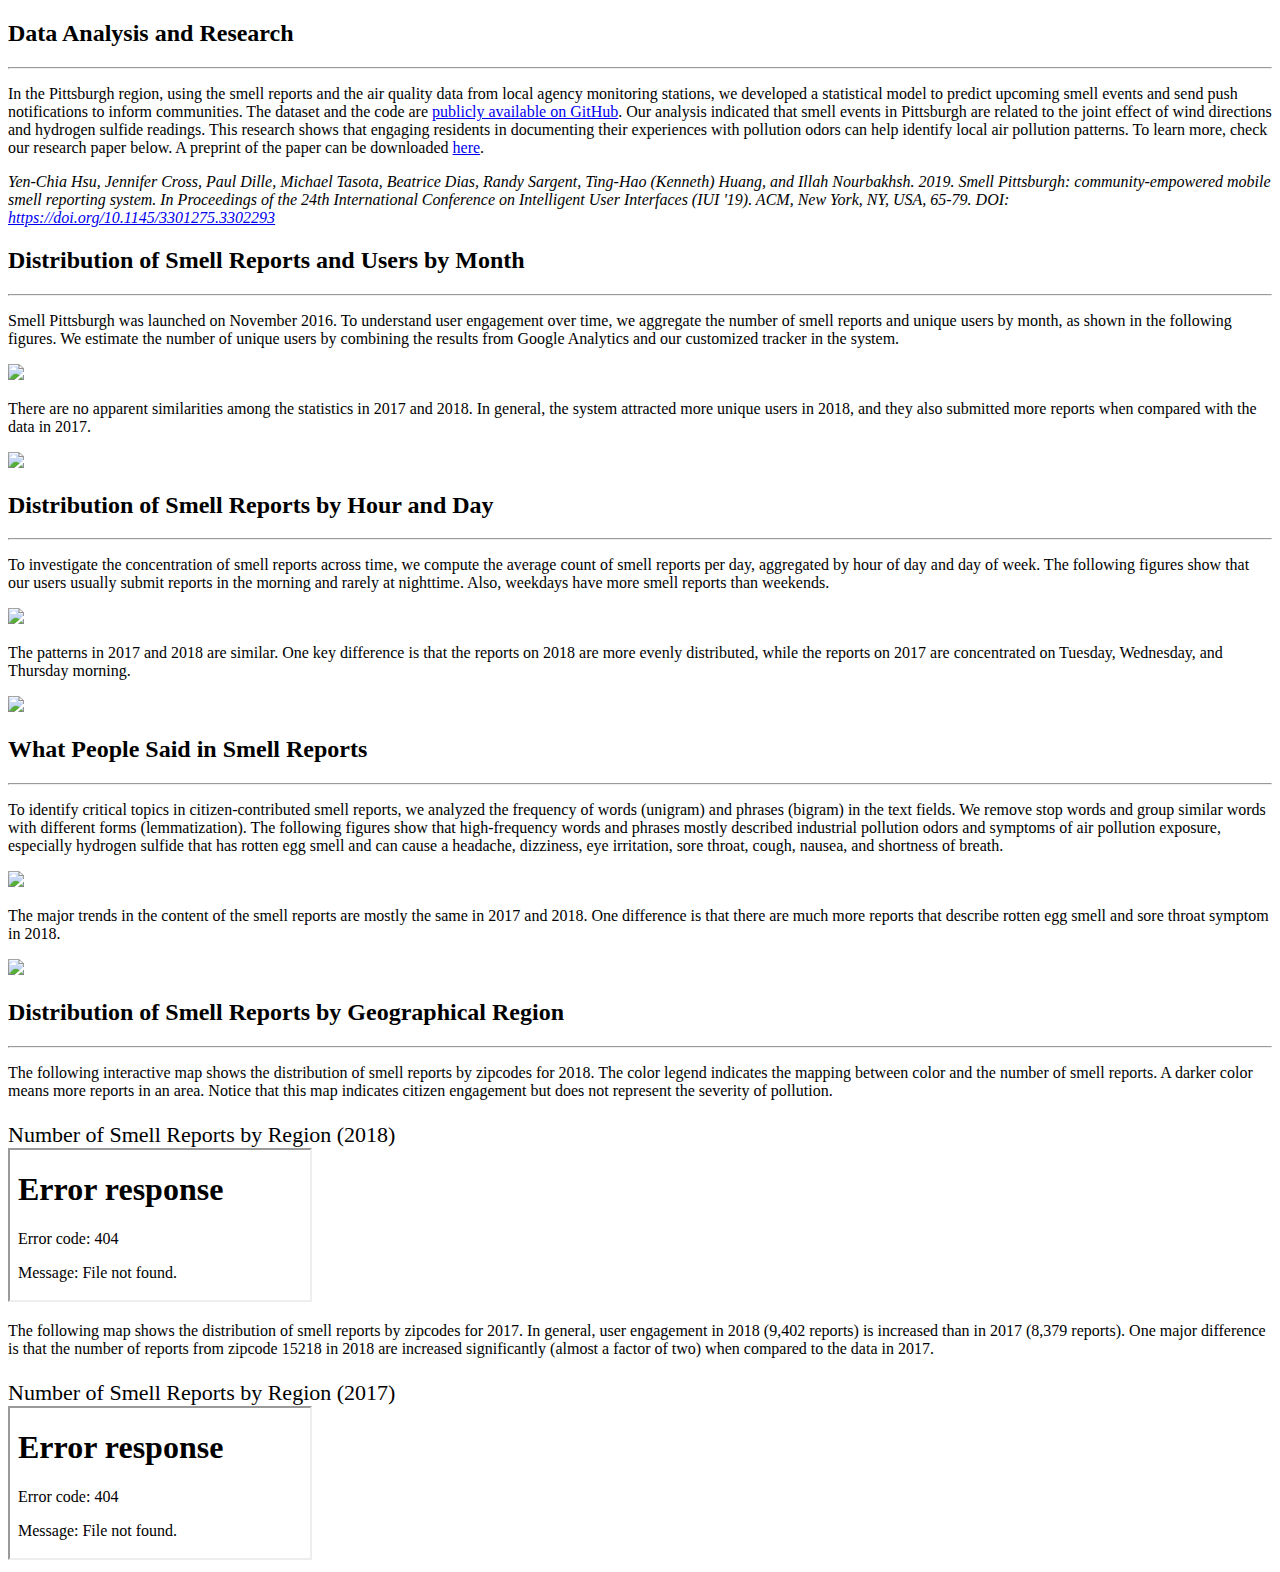
==== analysis.html @ 2833c9ca "Minor tweaks for the analysis page." ====
<!doctype html>
<html>

<head>
  <title>Smell Pittsburgh</title>
  <meta charset="utf-8" name="viewport" content="width=device-width, initial-scale=1">
  <link href="https://ajax.googleapis.com/ajax/libs/jqueryui/1.12.1/themes/base/jquery-ui.css" media="screen" rel="stylesheet" type="text/css" />
  <link href="css/frame.css" media="screen" rel="stylesheet" type="text/css" />
  <link href="css/controls.css" media="screen" rel="stylesheet" type="text/css" />
  <link href="css/widgets.css" media="screen" rel="stylesheet" type="text/css" />
  <link href="css/custom.css" media="screen" rel="stylesheet" type="text/css" />
  <link href='https://fonts.googleapis.com/css?family=Open+Sans:400,700' rel='stylesheet' type='text/css'>
  <link href='https://fonts.googleapis.com/css?family=Open+Sans+Condensed:300,700' rel='stylesheet' type='text/css'>
  <link href="https://fonts.googleapis.com/css?family=Source+Sans+Pro:400,700" rel="stylesheet">
  <script src="https://ajax.googleapis.com/ajax/libs/jquery/3.3.1/jquery.min.js"></script>
  <script src="https://ajax.googleapis.com/ajax/libs/jqueryui/1.12.1/jquery-ui.min.js"></script>
  <script src="https://momentjs.com/downloads/moment.min.js"></script>
  <script src="https://momentjs.com/downloads/moment-timezone-with-data.min.js"></script>
  <script src="js/menu.js"></script>
  <script src="js/widgets.js"></script>
  <script src="js/data.js"></script>
  <style>
    .menu-analysis {
      color: rgb(255, 255, 255) !important;
      opacity: 1 !important;
      font-weight: 700 !important;
    }

    .no-ul-margins {
      margin-top: 0;
      margin-bottom: 0;
    }
  </style>
</head>

<body>
  <div class="menu-container"></div>
  <div class="content-container">
    <div class="content">
      <div class="content-table flex-column">
        <div class="flex-row">
          <div class="flex-item flex-column">
            <h2>Data Analysis and Research</h2>
            <hr>
            <p class="text">
              In the Pittsburgh region, using the smell reports and the air quality data from local agency monitoring stations, we developed a statistical model to predict upcoming smell events and send push notifications to inform communities.
              The dataset and the code are <a href="https://github.com/CMU-CREATE-Lab/smell-pittsburgh-prediction" target="_blank">publicly available on GitHub</a>.
              Our analysis indicated that smell events in Pittsburgh are related to the joint effect of wind directions and hydrogen sulfide readings.
              This research shows that engaging residents in documenting their experiences with pollution odors can help identify local air pollution patterns.
              To learn more, check our research paper below.
              A preprint of the paper can be downloaded <a href="https://arxiv.org/pdf/1810.11143.pdf" target="_blank">here</a>.
            </p>
            <p class="text">
              <i>Yen-Chia Hsu, Jennifer Cross, Paul Dille, Michael Tasota, Beatrice Dias, Randy Sargent, Ting-Hao (Kenneth) Huang, and Illah Nourbakhsh. 2019. Smell Pittsburgh: community-empowered mobile smell reporting system. In Proceedings of the 24th International Conference on Intelligent User Interfaces (IUI '19). ACM, New York, NY, USA, 65-79. DOI: <a href="https://doi.org/10.1145/3301275.3302293" target="_blank">https://doi.org/10.1145/3301275.3302293</a></i>
            </p>
            <h2>Distribution of Smell Reports and Users by Month</h2>
            <hr>
            <p class="text">
              Smell Pittsburgh was launched on November 2016.
              To understand user engagement over time, we aggregate the number of smell reports and unique users by month, as shown in the following figures.
              We estimate the number of unique users by combining the results from Google Analytics and our customized tracker in the system.
            </p>
            <img class="image center" src="img/all_smell_2018.png" style="max-width: 650px;">
            <p class="text">
              There are no apparent similarities among the statistics in 2017 and 2018.
              In general, the system attracted more unique users in 2018, and they also submitted more reports when compared with the data in 2017.
            </p>
            <img class="image center" src="img/all_smell_2017.png" style="max-width: 650px;">
            <h2>Distribution of Smell Reports by Hour and Day</h2>
            <hr>
            <p class="text">
              To investigate the concentration of smell reports across time, we compute the average count of smell reports per day, aggregated by hour of day and day of week.
              The following figures show that our users usually submit reports in the morning and rarely at nighttime.
              Also, weekdays have more smell reports than weekends.
            </p>
            <img class="image center" src="img/smell_dh_2018.png" style="max-width: 650px;">
            <p class="text">
              The patterns in 2017 and 2018 are similar.
              One key difference is that the reports on 2018 are more evenly distributed, while the reports on 2017 are concentrated on Tuesday, Wednesday, and Thursday morning.
            </p>
            <img class="image center" src="img/smell_dh_2017.png" style="max-width: 650px;">
            <h2>What People Said in Smell Reports</h2>
            <hr>
            <p class="text">
              To identify critical topics in citizen-contributed smell reports, we analyzed the frequency of words (unigram) and phrases (bigram) in the text fields.
              We remove stop words and group similar words with different forms (lemmatization).
              The following figures show that high-frequency words and phrases mostly described industrial pollution odors and symptoms of air pollution exposure, especially hydrogen sulfide that has rotten egg smell and can cause a headache, dizziness, eye irritation, sore throat, cough, nausea, and shortness of breath.
            </p>
            <img class="image center" src="img/smell_content_2018.png" style="max-width: 800px;">
            <p class="text">
              The major trends in the content of the smell reports are mostly the same in 2017 and 2018.
              One difference is that there are much more reports that describe rotten egg smell and sore throat symptom in 2018.
            </p>
            <img class="image center" src="img/smell_content_2017.png" style="max-width: 800px;">
            <h2>Distribution of Smell Reports by Geographical Region</h2>
            <hr>
            <p class="text">
              The following interactive map shows the distribution of smell reports by zipcodes for 2018.
              The color legend indicates the mapping between color and the number of smell reports.
              A darker color means more reports in an area.
              Notice that this map indicates citizen engagement but does not represent the severity of pollution.
            </p>
            <p class="text text-center" style="font-size: 22px; margin-bottom: 0;">
              Number of Smell Reports by Region (2018)
            </p>
            <iframe class="iframe-in-body" src="smell_map.html?year=2018"></iframe>
            <p class="text">
              The following map shows the distribution of smell reports by zipcodes for 2017.
              In general, user engagement in 2018 (9,402 reports) is increased than in 2017 (8,379 reports).
              One major difference is that the number of reports from zipcode 15218 in 2018 are increased significantly (almost a factor of two) when compared to the data in 2017.
            </p>
            <p class="text text-center" style="font-size: 22px; margin-bottom: 0;">
              Number of Smell Reports by Region (2017)
            </p>
            <iframe class="iframe-in-body" src="smell_map.html?year=2017"></iframe>
          </div>
        </div>
      </div>
    </div>
  </div>
</body>
<script>
  (function (i, s, o, g, r, a, m) {
    i['GoogleAnalyticsObject'] = r;
    i[r] = i[r] || function () {
      (i[r].q = i[r].q || []).push(arguments)
    }, i[r].l = 1 * new Date();
    a = s.createElement(o),
      m = s.getElementsByTagName(o)[0];
    a.async = 1;
    a.src = g;
    m.parentNode.insertBefore(a, m)
  })(window, document, 'script', 'https://www.google-analytics.com/analytics.js', 'ga');

  ga('create', 'UA-10682694-20', 'auto');
  ga('send', 'pageview');
</script>

</html>
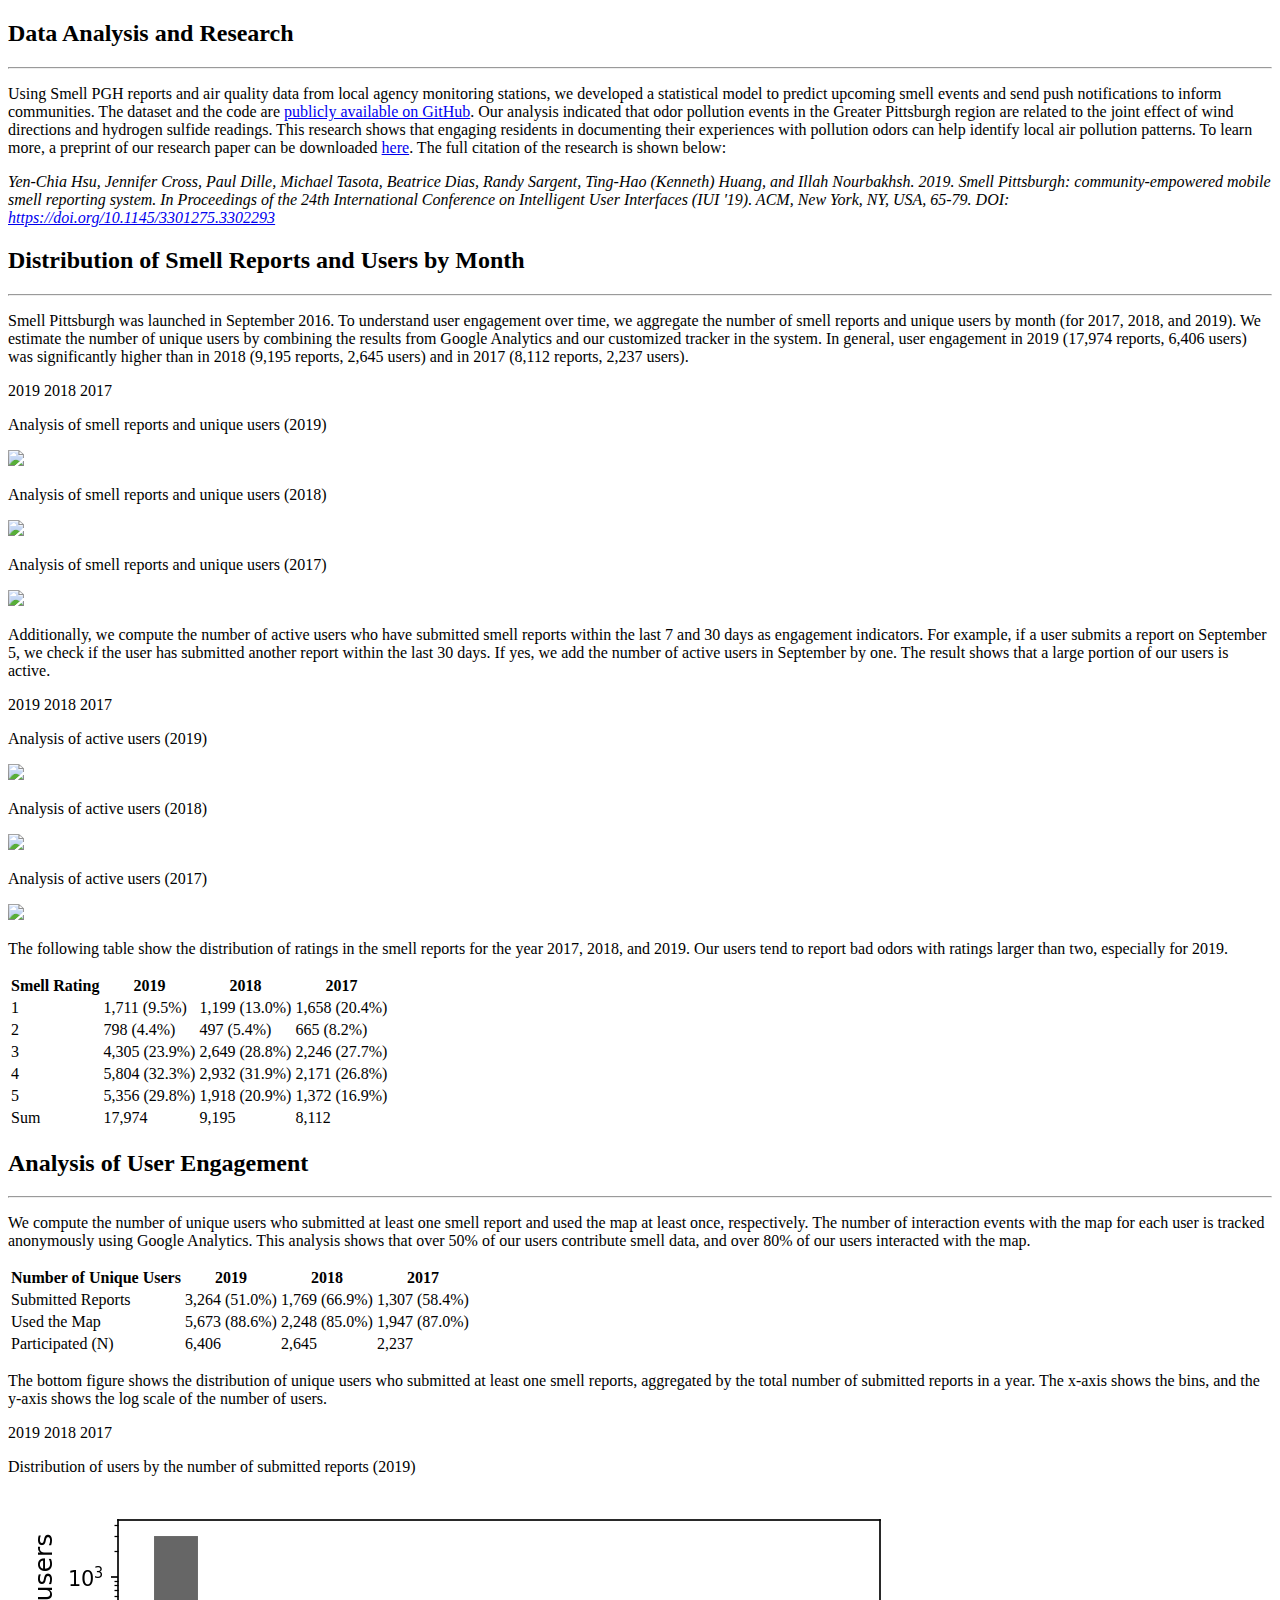
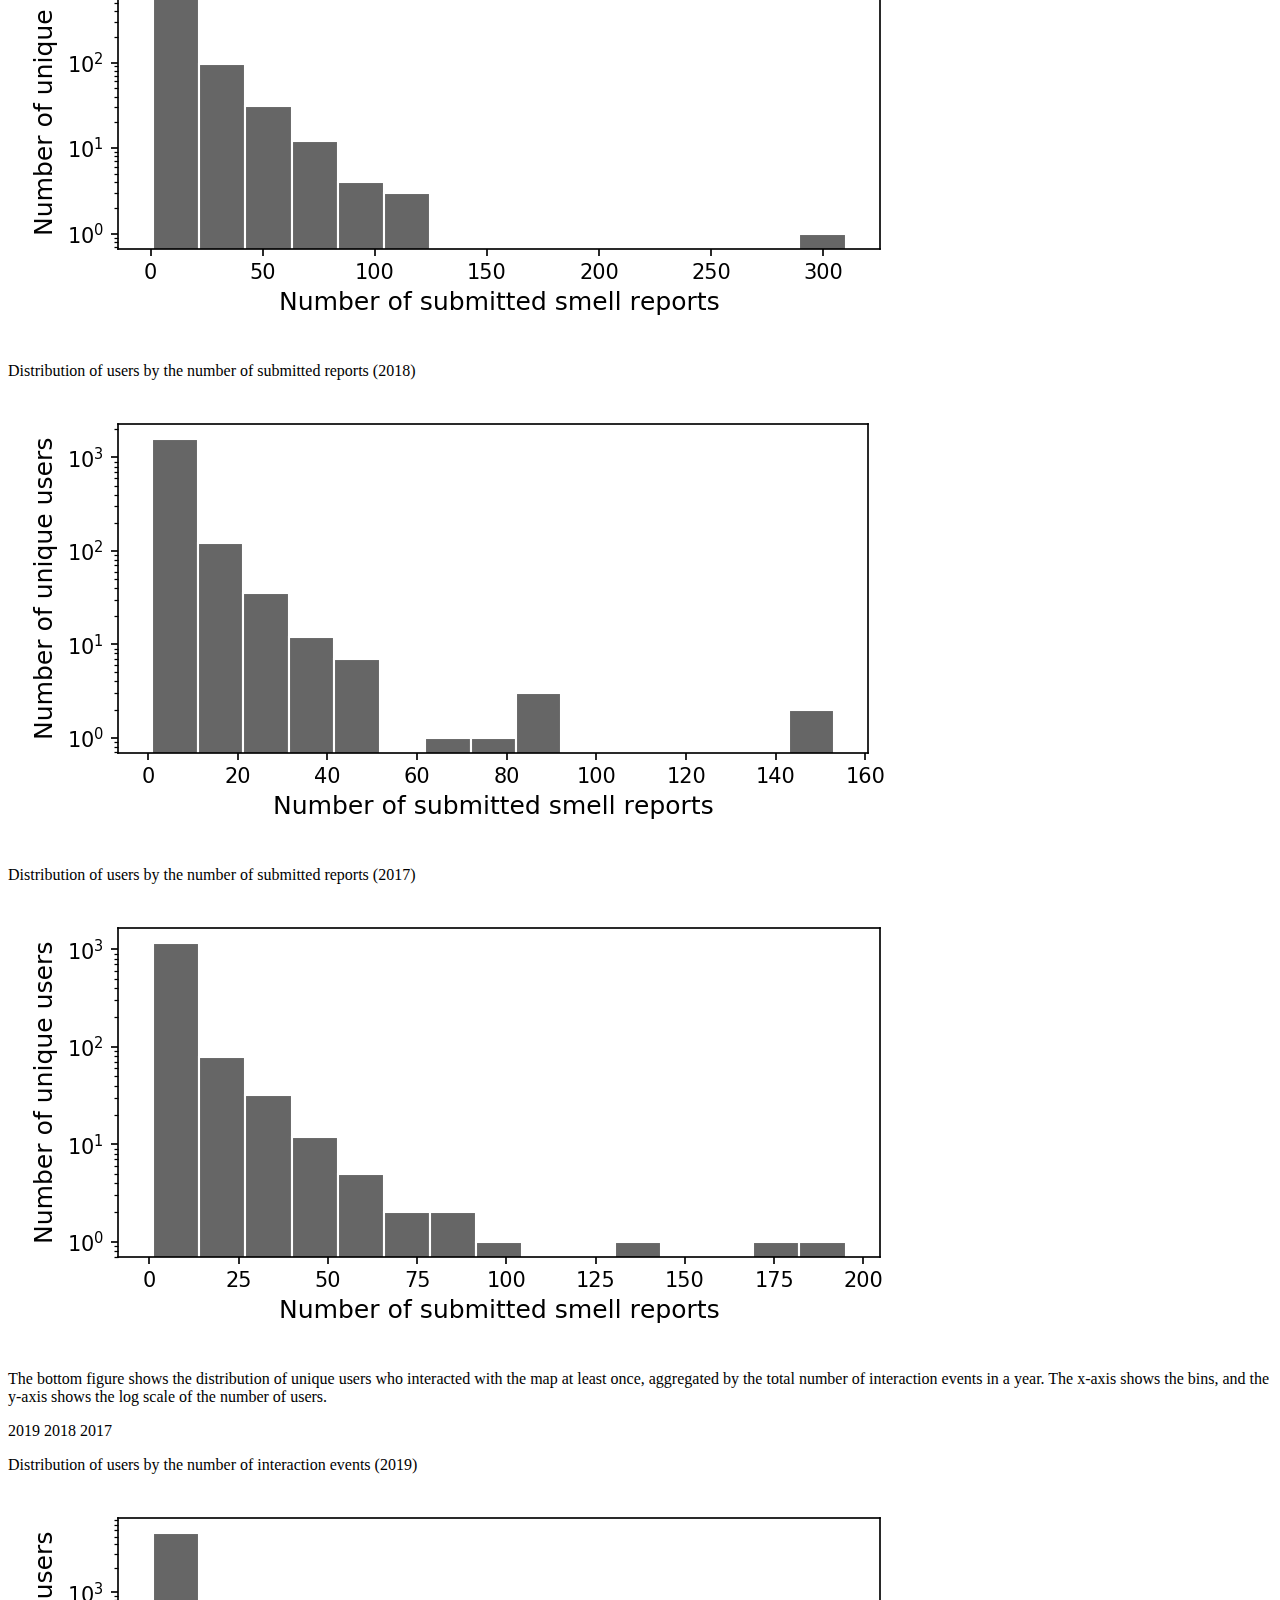
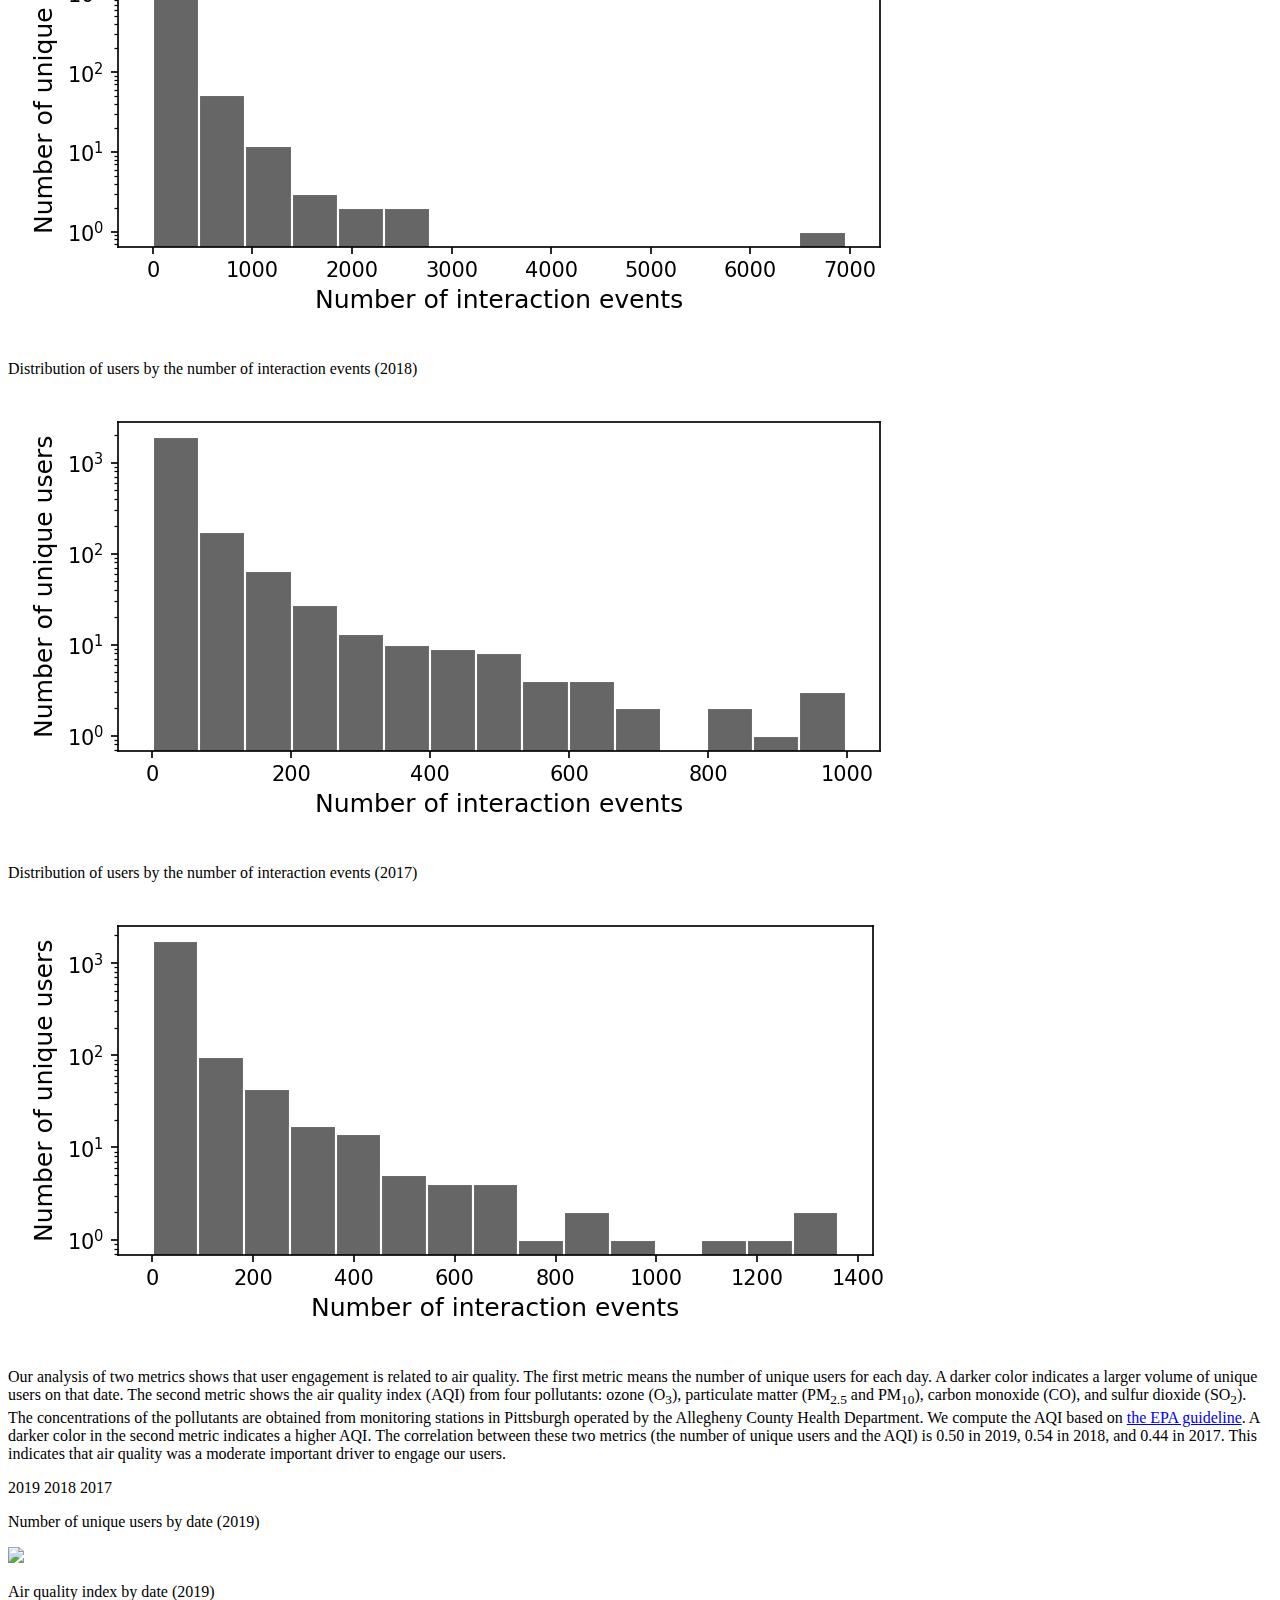
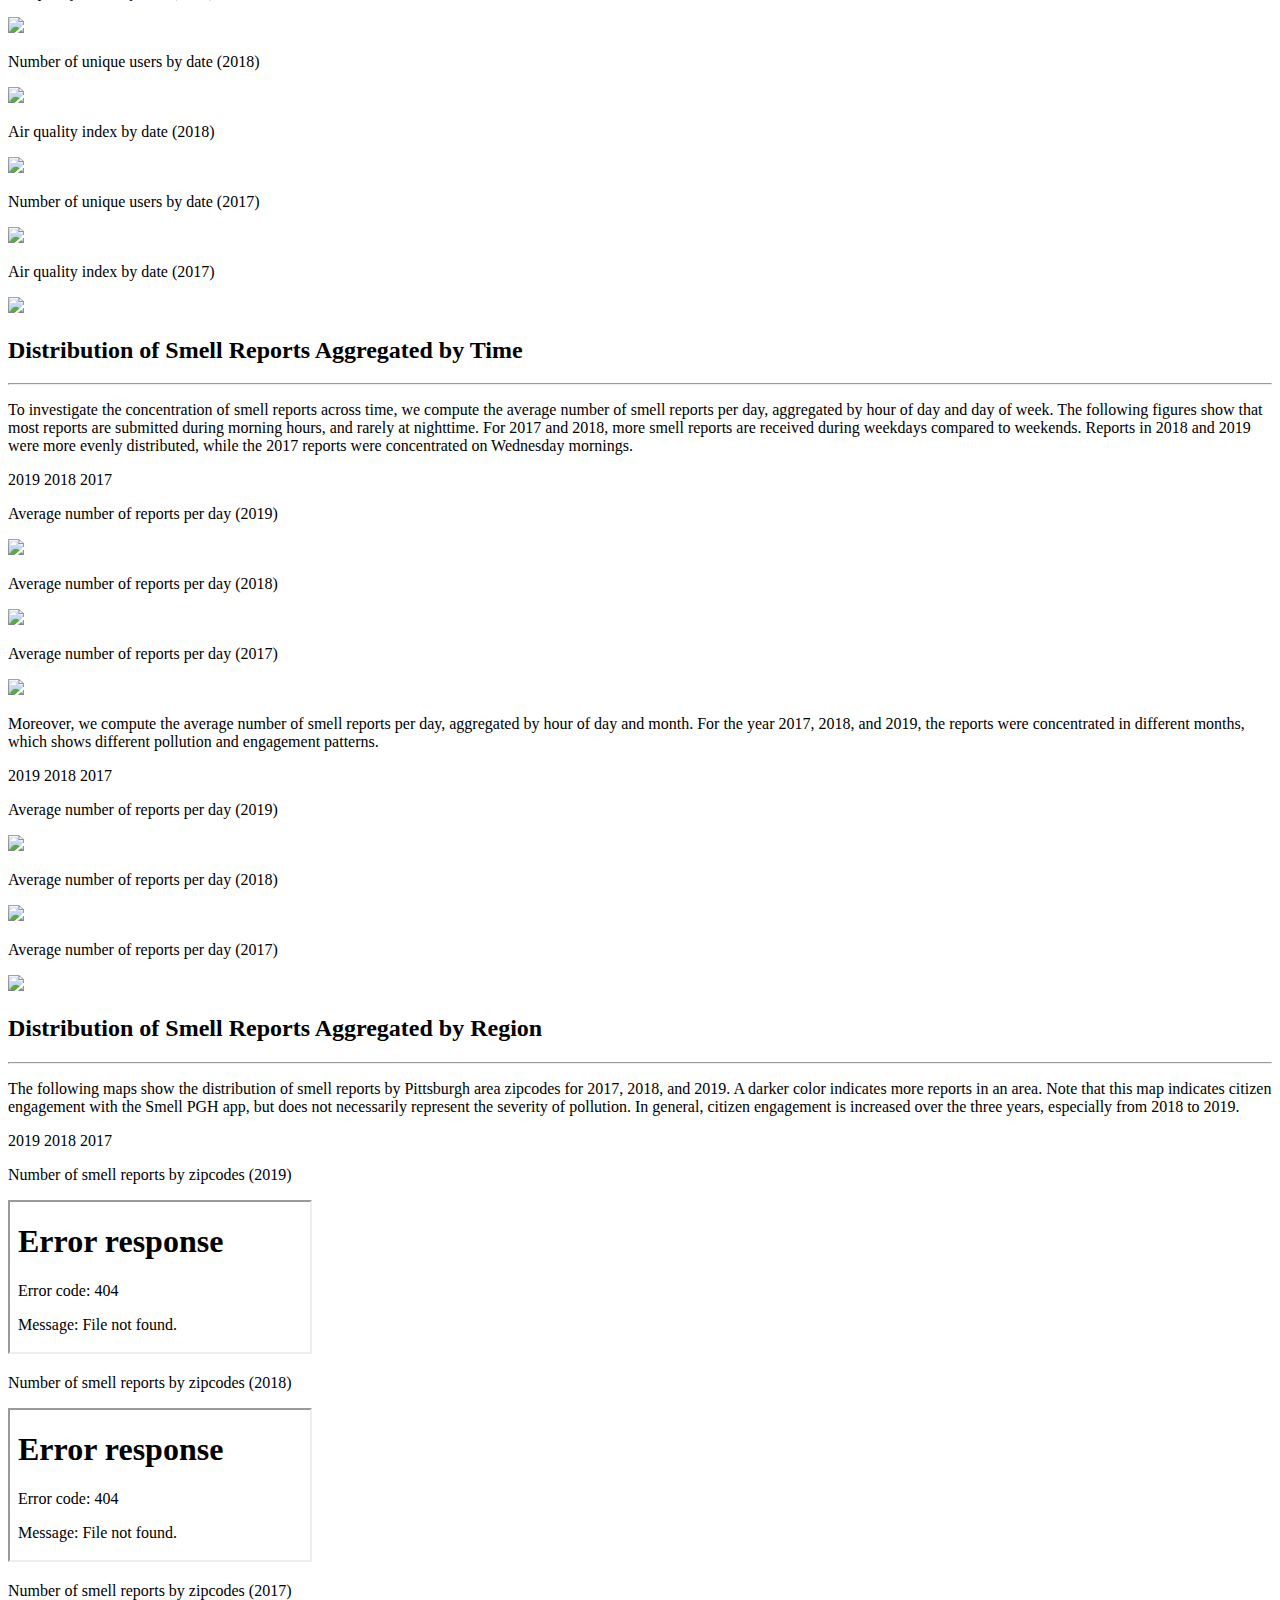
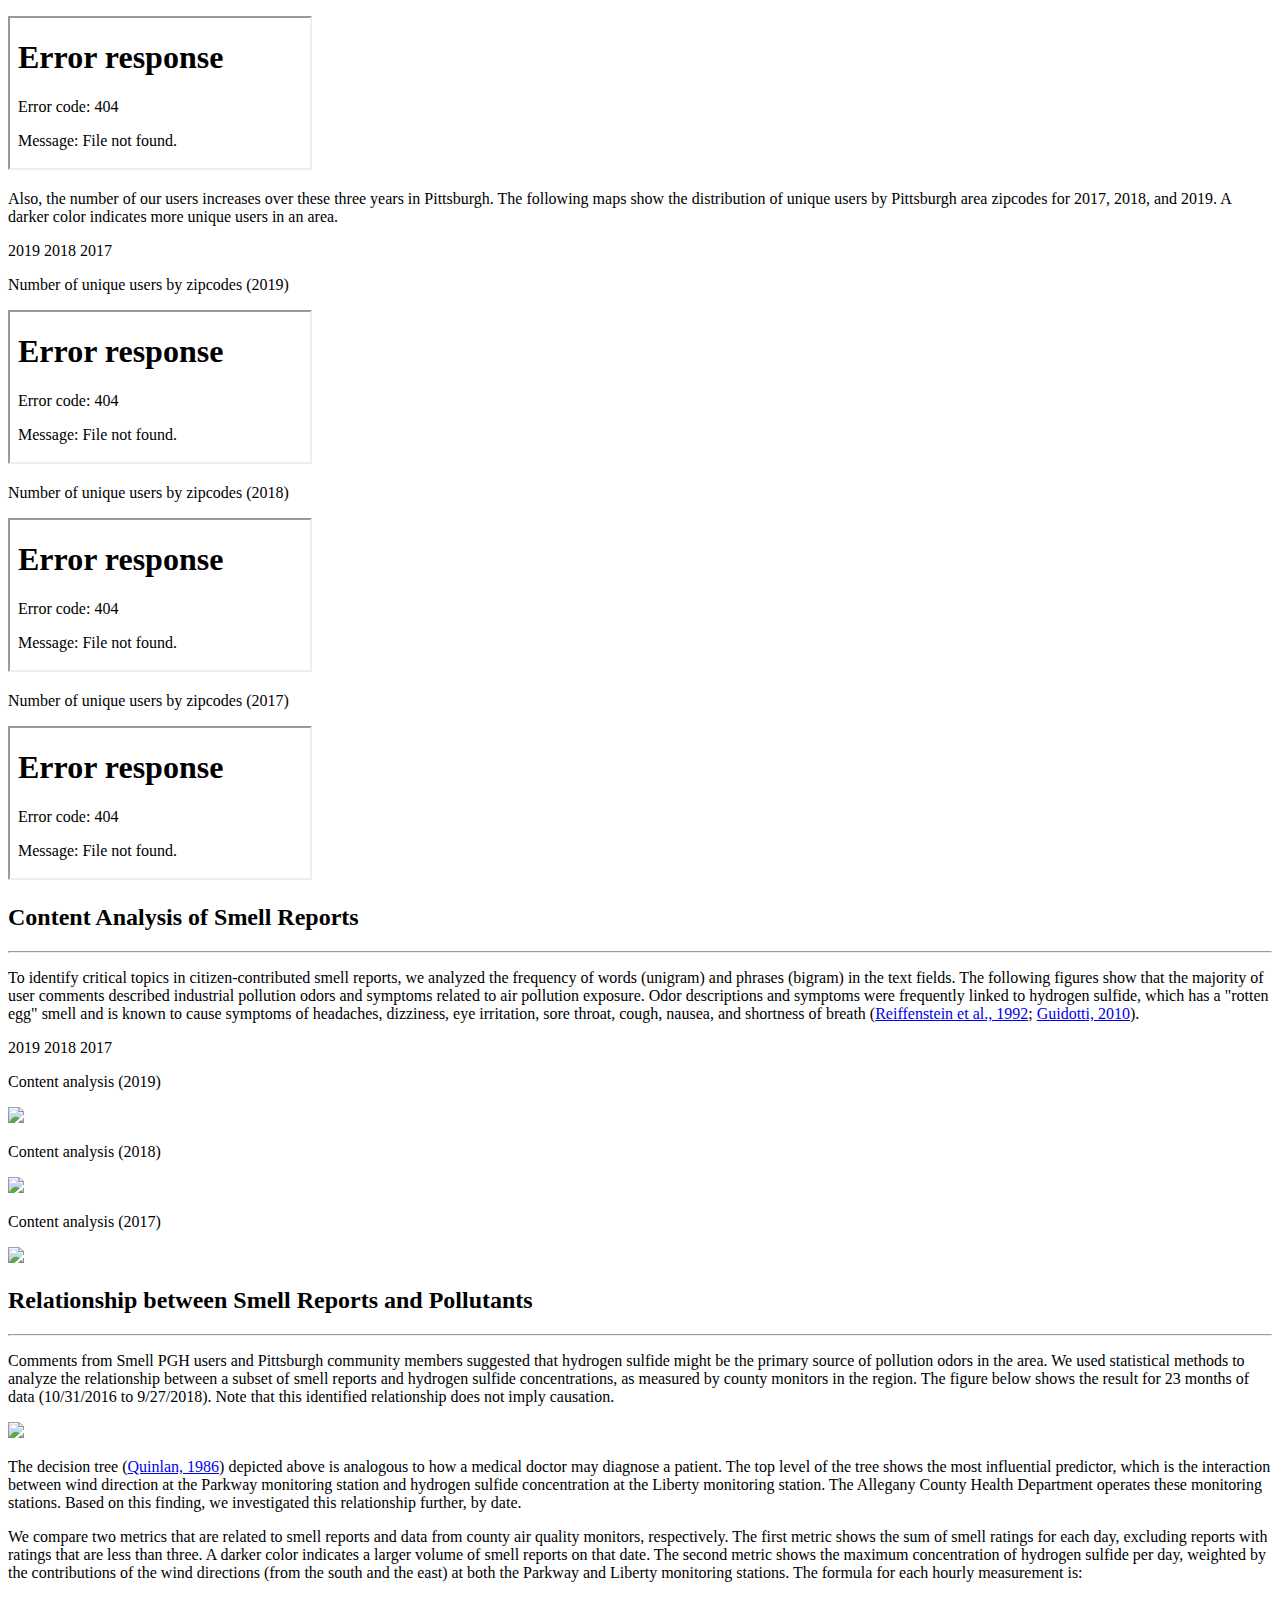
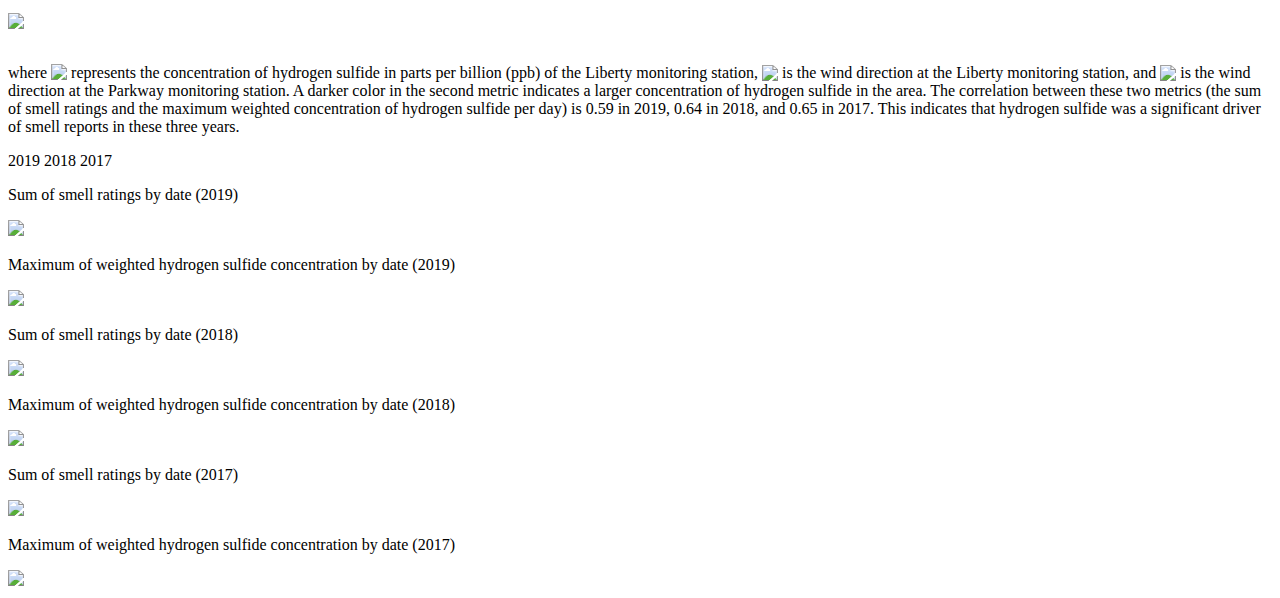
==== commit 0e46889f: "Improve the analysis page." ====
--- a/analysis.html
+++ b/analysis.html
@@ -30,6 +30,12 @@
       margin-top: 0;
       margin-bottom: 0;
     }
+
+    .image,
+    .custom-table {
+      margin-top: 15px;
+      margin-bottom: 15px;
+    }
   </style>
 </head>
 
@@ -43,76 +49,527 @@
             <h2>Data Analysis and Research</h2>
             <hr>
             <p class="text">
-              In the Pittsburgh region, using the smell reports and the air quality data from local agency monitoring stations, we developed a statistical model to predict upcoming smell events and send push notifications to inform communities.
+              Using Smell PGH reports and air quality data from local agency monitoring stations, we developed a statistical model to predict upcoming smell events and send push notifications to inform communities.
               The dataset and the code are <a href="https://github.com/CMU-CREATE-Lab/smell-pittsburgh-prediction" target="_blank">publicly available on GitHub</a>.
-              Our analysis indicated that smell events in Pittsburgh are related to the joint effect of wind directions and hydrogen sulfide readings.
+              Our analysis indicated that odor pollution events in the Greater Pittsburgh region are related to the joint effect of wind directions and hydrogen sulfide readings.
               This research shows that engaging residents in documenting their experiences with pollution odors can help identify local air pollution patterns.
-              To learn more, check our research paper below.
-              A preprint of the paper can be downloaded <a href="https://arxiv.org/pdf/1810.11143.pdf" target="_blank">here</a>.
-            </p>
-            <p class="text">
-              <i>Yen-Chia Hsu, Jennifer Cross, Paul Dille, Michael Tasota, Beatrice Dias, Randy Sargent, Ting-Hao (Kenneth) Huang, and Illah Nourbakhsh. 2019. Smell Pittsburgh: community-empowered mobile smell reporting system. In Proceedings of the 24th International Conference on Intelligent User Interfaces (IUI '19). ACM, New York, NY, USA, 65-79. DOI: <a href="https://doi.org/10.1145/3301275.3302293" target="_blank">https://doi.org/10.1145/3301275.3302293</a></i>
-            </p>
-            <h2>Distribution of Smell Reports and Users by Month</h2>
+              To learn more, a preprint of our research paper can be downloaded <a href="https://arxiv.org/pdf/1810.11143.pdf" target="_blank">here</a>.
+              The full citation of the research is shown below:
+            </p>
+            <p class="text">
+              <i>Yen-Chia Hsu, Jennifer Cross, Paul Dille, Michael Tasota, Beatrice Dias, Randy Sargent, Ting-Hao (Kenneth) Huang, and Illah Nourbakhsh. 2019. Smell Pittsburgh: community-empowered mobile smell reporting system. In Proceedings of the 24th International Conference on Intelligent User Interfaces (IUI '19). ACM, New York, NY, USA, 65-79. DOI: <a class="break-long-url" href="https://doi.org/10.1145/3301275.3302293" target="_blank">https://doi.org/10.1145/3301275.3302293</a></i>
+            </p>
+            <!-- <div class="custom-tab">
+              <div class="custom-tab-menu center">
+                <a class="custom-tab-menu-item active" data-content="2019">2019</a>
+                <a class="custom-tab-menu-item" data-content="2018">2018</a>
+                <a class="custom-tab-menu-item" data-content="2017">2017</a>
+              </div>
+              <div class="custom-tab-content" data-content="2019">
+              </div>
+              <div class="custom-tab-content" data-content="2018">
+              </div>
+              <div class="custom-tab-content" data-content="2017">
+              </div>
+            </div> -->
+            <!----------------------------------------------------------------------------------->
+            <h2 class="add-top-margin">Distribution of Smell Reports and Users by Month</h2>
             <hr>
             <p class="text">
-              Smell Pittsburgh was launched on November 2016.
-              To understand user engagement over time, we aggregate the number of smell reports and unique users by month, as shown in the following figures.
+              Smell Pittsburgh was launched in September 2016.
+              To understand user engagement over time, we aggregate the number of smell reports and unique users by month (for 2017, 2018, and 2019).
               We estimate the number of unique users by combining the results from Google Analytics and our customized tracker in the system.
-            </p>
-            <img class="image center" src="img/all_smell_2018.png" style="max-width: 650px;">
-            <p class="text">
-              There are no apparent similarities among the statistics in 2017 and 2018.
-              In general, the system attracted more unique users in 2018, and they also submitted more reports when compared with the data in 2017.
-            </p>
-            <img class="image center" src="img/all_smell_2017.png" style="max-width: 650px;">
-            <h2>Distribution of Smell Reports by Hour and Day</h2>
+              In general, user engagement in 2019 (17,974 reports, 6,406 users) was significantly higher than in 2018 (9,195 reports, 2,645 users) and in 2017 (8,112 reports, 2,237 users).
+            </p>
+            <div class="custom-tab">
+              <div class="custom-tab-menu center">
+                <a class="custom-tab-menu-item active" data-content="2019">2019</a>
+                <a class="custom-tab-menu-item" data-content="2018">2018</a>
+                <a class="custom-tab-menu-item" data-content="2017">2017</a>
+              </div>
+              <div class="custom-tab-content" data-content="2019">
+                <p class="text text-center graph-title">
+                  Analysis of smell reports and unique users (2019)
+                </p>
+                <a class="image center" style="max-width: 650px;" href="img/all_smell_2019.png"><img src="img/all_smell_2019.png"></a>
+              </div>
+              <div class="custom-tab-content" data-content="2018">
+                <p class="text text-center graph-title">
+                  Analysis of smell reports and unique users (2018)
+                </p>
+                <a class="image center" style="max-width: 650px;" href="img/all_smell_2018.png"><img src="img/all_smell_2018.png"></a>
+              </div>
+              <div class="custom-tab-content" data-content="2017">
+                <p class="text text-center graph-title">
+                  Analysis of smell reports and unique users (2017)
+                </p>
+                <a class="image center" style="max-width: 650px;" href="img/all_smell_2017.png"><img src="img/all_smell_2017.png"></a>
+              </div>
+            </div>
+            <p class="text">
+              Additionally, we compute the number of active users who have submitted smell reports within the last 7 and 30 days as engagement indicators.
+              For example, if a user submits a report on September 5, we check if the user has submitted another report within the last 30 days.
+              If yes, we add the number of active users in September by one.
+              The result shows that a large portion of our users is active.
+            </p>
+            <div class="custom-tab">
+              <div class="custom-tab-menu center">
+                <a class="custom-tab-menu-item active" data-content="2019">2019</a>
+                <a class="custom-tab-menu-item" data-content="2018">2018</a>
+                <a class="custom-tab-menu-item" data-content="2017">2017</a>
+              </div>
+              <div class="custom-tab-content" data-content="2019">
+                <p class="text text-center graph-title">
+                  Analysis of active users (2019)
+                </p>
+                <a class="image center" style="max-width: 650px;" href="img/all_smell_time_diff_2019.png"><img src="img/all_smell_time_diff_2019.png"></a>
+              </div>
+              <div class="custom-tab-content" data-content="2018">
+                <p class="text text-center graph-title">
+                  Analysis of active users (2018)
+                </p>
+                <a class="image center" style="max-width: 650px;" href="img/all_smell_time_diff_2018.png"><img src="img/all_smell_time_diff_2018.png"></a>
+              </div>
+              <div class="custom-tab-content" data-content="2017">
+                <p class="text text-center graph-title">
+                  Analysis of active users (2017)
+                </p>
+                <a class="image center" style="max-width: 650px;" href="img/all_smell_time_diff_2017.png"><img src="img/all_smell_time_diff_2017.png"></a>
+              </div>
+            </div>
+            <p class="text">
+              The following table show the distribution of ratings in the smell reports for the year 2017, 2018, and 2019.
+              Our users tend to report bad odors with ratings larger than two, especially for 2019.
+            </p>
+            <div class="custom-table-container center">
+              <table class="custom-table">
+                <thead>
+                  <tr class="bg-color-gray">
+                    <th class="text-center">Smell Rating</th>
+                    <th class="text-center">2019</th>
+                    <th class="text-center">2018</th>
+                    <th class="text-center">2017</th>
+                  </tr>
+                </thead>
+                <tbody>
+                  <tr>
+                    <td class="text-center">1</td>
+                    <td class="text-center">1,711 (9.5%)</td>
+                    <td class="text-center">1,199 (13.0%)</td>
+                    <td class="text-center">1,658 (20.4%)</td>
+                  </tr>
+                  <tr class="bg-color-light-gray">
+                    <td class="text-center">2</td>
+                    <td class="text-center">798 (4.4%)</td>
+                    <td class="text-center">497 (5.4%)</td>
+                    <td class="text-center">665 (8.2%)</td>
+                  </tr>
+                  <tr>
+                    <td class="text-center">3</td>
+                    <td class="text-center">4,305 (23.9%)</td>
+                    <td class="text-center">2,649 (28.8%)</td>
+                    <td class="text-center">2,246 (27.7%)</td>
+                  </tr>
+                  <tr class="bg-color-light-gray">
+                    <td class="text-center">4</td>
+                    <td class="text-center">5,804 (32.3%)</td>
+                    <td class="text-center">2,932 (31.9%)</td>
+                    <td class="text-center">2,171 (26.8%)</td>
+                  </tr>
+                  <tr>
+                    <td class="text-center">5</td>
+                    <td class="text-center">5,356 (29.8%)</td>
+                    <td class="text-center">1,918 (20.9%)</td>
+                    <td class="text-center">1,372 (16.9%)</td>
+                  </tr>
+                </tbody>
+                <tfoot>
+                  <tr>
+                    <td class="text-center">Sum</td>
+                    <td class="text-center">17,974</td>
+                    <td class="text-center">9,195</td>
+                    <td class="text-center">8,112</td>
+                  </tr>
+                </tfoot>
+              </table>
+            </div>
+            <!----------------------------------------------------------------------------------->
+            <h2 class="add-top-margin">Analysis of User Engagement</h2>
             <hr>
             <p class="text">
-              To investigate the concentration of smell reports across time, we compute the average count of smell reports per day, aggregated by hour of day and day of week.
-              The following figures show that our users usually submit reports in the morning and rarely at nighttime.
-              Also, weekdays have more smell reports than weekends.
-            </p>
-            <img class="image center" src="img/smell_dh_2018.png" style="max-width: 650px;">
-            <p class="text">
-              The patterns in 2017 and 2018 are similar.
-              One key difference is that the reports on 2018 are more evenly distributed, while the reports on 2017 are concentrated on Tuesday, Wednesday, and Thursday morning.
-            </p>
-            <img class="image center" src="img/smell_dh_2017.png" style="max-width: 650px;">
-            <h2>What People Said in Smell Reports</h2>
+              We compute the number of unique users who submitted at least one smell report and used the map at least once, respectively.
+              The number of interaction events with the map for each user is tracked anonymously using Google Analytics.
+              This analysis shows that over 50% of our users contribute smell data, and over 80% of our users interacted with the map.
+            </p>
+            <div class="custom-table-container center">
+              <table class="custom-table">
+                <thead>
+                  <tr class="bg-color-gray">
+                    <th class="text-center">Number of Unique Users</th>
+                    <th class="text-center">2019</th>
+                    <th class="text-center">2018</th>
+                    <th class="text-center">2017</th>
+                  </tr>
+                </thead>
+                <tbody>
+                  <tr>
+                    <td class="text-center">Submitted Reports</td>
+                    <td class="text-center">3,264 (51.0%)</td>
+                    <td class="text-center">1,769 (66.9%)</td>
+                    <td class="text-center">1,307 (58.4%)</td>
+                  </tr>
+                  <tr class="bg-color-light-gray">
+                    <td class="text-center">Used the Map</td>
+                    <td class="text-center">5,673 (88.6%)</td>
+                    <td class="text-center">2,248 (85.0%)</td>
+                    <td class="text-center">1,947 (87.0%)</td>
+                  </tr>
+                </tbody>
+                <tfoot>
+                  <tr>
+                    <td class="text-center">Participated (N)</td>
+                    <td class="text-center">6,406</td>
+                    <td class="text-center">2,645</td>
+                    <td class="text-center">2,237</td>
+                  </tr>
+                </tfoot>
+              </table>
+            </div>
+            <p class="text">
+              The bottom figure shows the distribution of unique users who submitted at least one smell reports, aggregated by the total number of submitted reports in a year.
+              The x-axis shows the bins, and the y-axis shows the log scale of the number of users.
+            </p>
+            <div class="custom-tab">
+              <div class="custom-tab-menu center">
+                <a class="custom-tab-menu-item active" data-content="2019">2019</a>
+                <a class="custom-tab-menu-item" data-content="2018">2018</a>
+                <a class="custom-tab-menu-item" data-content="2017">2017</a>
+              </div>
+              <div class="custom-tab-content" data-content="2019">
+                <p class="text text-center graph-title">
+                  Distribution of users by the number of submitted reports (2019)
+                </p>
+                <a class="image center" style="max-width: 550px;" href="img/smell_hist_user_2019.png"><img src="img/smell_hist_user_2019.png"></a>
+              </div>
+              <div class="custom-tab-content" data-content="2018">
+                <p class="text text-center graph-title">
+                  Distribution of users by the number of submitted reports (2018)
+                </p>
+                <a class="image center" style="max-width: 550px;" href="img/smell_hist_user_2018.png"><img src="img/smell_hist_user_2018.png"></a>
+              </div>
+              <div class="custom-tab-content" data-content="2017">
+                <p class="text text-center graph-title">
+                  Distribution of users by the number of submitted reports (2017)
+                </p>
+                <a class="image center" style="max-width: 550px;" href="img/smell_hist_user_2017.png"><img src="img/smell_hist_user_2017.png"></a>
+              </div>
+            </div>
+            <p class="text">
+              The bottom figure shows the distribution of unique users who interacted with the map at least once, aggregated by the total number of interaction events in a year.
+              The x-axis shows the bins, and the y-axis shows the log scale of the number of users.
+            </p>
+            <div class="custom-tab">
+              <div class="custom-tab-menu center">
+                <a class="custom-tab-menu-item active" data-content="2019">2019</a>
+                <a class="custom-tab-menu-item" data-content="2018">2018</a>
+                <a class="custom-tab-menu-item" data-content="2017">2017</a>
+              </div>
+              <div class="custom-tab-content" data-content="2019">
+                <p class="text text-center graph-title">
+                  Distribution of users by the number of interaction events (2019)
+                </p>
+                <a class="image center" style="max-width: 550px;" href="img/ga_hist_user_2019.png"><img src="img/ga_hist_user_2019.png"></a>
+              </div>
+              <div class="custom-tab-content" data-content="2018">
+                <p class="text text-center graph-title">
+                  Distribution of users by the number of interaction events (2018)
+                </p>
+                <a class="image center" style="max-width: 550px;" href="img/ga_hist_user_2018.png"><img src="img/ga_hist_user_2018.png"></a>
+              </div>
+              <div class="custom-tab-content" data-content="2017">
+                <p class="text text-center graph-title">
+                  Distribution of users by the number of interaction events (2017)
+                </p>
+                <a class="image center" style="max-width: 550px;" href="img/ga_hist_user_2017.png"><img src="img/ga_hist_user_2017.png"></a>
+              </div>
+            </div>
+            <p class="text">
+              Our analysis of two metrics shows that user engagement is related to air quality.
+              The first metric means the number of unique users for each day.
+              A darker color indicates a larger volume of unique users on that date.
+              The second metric shows the air quality index (AQI) from four pollutants: ozone (O<sub>3</sub>), particulate matter (PM<sub>2.5</sub> and PM<sub>10</sub>), carbon monoxide (CO), and sulfur dioxide (SO<sub>2</sub>).
+              The concentrations of the pollutants are obtained from monitoring stations in Pittsburgh operated by the Allegheny County Health Department.
+              We compute the AQI based on <a target="_blank" href="https://nepis.epa.gov/Exe/ZyPDF.cgi/P1006KOQ.PDF?Dockey=P1006KOQ.PDF">the EPA guideline</a>.
+              A darker color in the second metric indicates a higher AQI.
+              The correlation between these two metrics (the number of unique users and the AQI) is 0.50 in 2019, 0.54 in 2018, and 0.44 in 2017.
+              This indicates that air quality was a moderate important driver to engage our users.
+            </p>
+            <div class="custom-tab">
+              <div class="custom-tab-menu center">
+                <a class="custom-tab-menu-item active" data-content="2019">2019</a>
+                <a class="custom-tab-menu-item" data-content="2018">2018</a>
+                <a class="custom-tab-menu-item" data-content="2017">2017</a>
+              </div>
+              <div class="custom-tab-content" data-content="2019">
+                <p class="text text-center graph-title">
+                  Number of unique users by date (2019)
+                </p>
+                <a class="image center" style="max-width: 810px;" href="img/user_heatmap_2019.png"><img src="img/user_heatmap_2019.png"></a>
+                <p class="text text-center graph-title">
+                  Air quality index by date (2019)
+                </p>
+                <a class="image center" style="max-width: 800px;" href="img/aqi_heatmap_2019.png"><img src="img/aqi_heatmap_2019.png"></a>
+              </div>
+              <div class="custom-tab-content" data-content="2018">
+                <p class="text text-center graph-title">
+                  Number of unique users by date (2018)
+                </p>
+                <a class="image center" style="max-width: 810px;" href="img/user_heatmap_2018.png"><img src="img/user_heatmap_2018.png"></a>
+                <p class="text text-center graph-title">
+                  Air quality index by date (2018)
+                </p>
+                <a class="image center" style="max-width: 800px;" href="img/aqi_heatmap_2018.png"><img src="img/aqi_heatmap_2018.png"></a>
+              </div>
+              <div class="custom-tab-content" data-content="2017">
+                <p class="text text-center graph-title">
+                  Number of unique users by date (2017)
+                </p>
+                <a class="image center" style="max-width: 810px;" href="img/user_heatmap_2017.png"><img src="img/user_heatmap_2017.png"></a>
+                <p class="text text-center graph-title">
+                  Air quality index by date (2017)
+                </p>
+                <a class="image center" style="max-width: 800px;" href="img/aqi_heatmap_2017.png"><img src="img/aqi_heatmap_2017.png"></a>
+              </div>
+            </div>
+            <!----------------------------------------------------------------------------------->
+            <h2 class="add-top-margin">Distribution of Smell Reports Aggregated by Time</h2>
             <hr>
             <p class="text">
+              To investigate the concentration of smell reports across time, we compute the average number of smell reports per day, aggregated by hour of day and day of week.
+              The following figures show that most reports are submitted during morning hours, and rarely at nighttime.
+              For 2017 and 2018, more smell reports are received during weekdays compared to weekends.
+              Reports in 2018 and 2019 were more evenly distributed, while the 2017 reports were concentrated on Wednesday mornings.
+            </p>
+            <div class="custom-tab">
+              <div class="custom-tab-menu center">
+                <a class="custom-tab-menu-item active" data-content="2019">2019</a>
+                <a class="custom-tab-menu-item" data-content="2018">2018</a>
+                <a class="custom-tab-menu-item" data-content="2017">2017</a>
+              </div>
+              <div class="custom-tab-content" data-content="2019">
+                <p class="text text-center graph-title">
+                  Average number of reports per day (2019)
+                </p>
+                <a class="image center" style="max-width: 650px;" href="img/smell_dh_2019.png"><img src="img/smell_dh_2019.png"></a>
+              </div>
+              <div class="custom-tab-content" data-content="2018">
+                <p class="text text-center graph-title">
+                  Average number of reports per day (2018)
+                </p>
+                <a class="image center" style="max-width: 650px;" href="img/smell_dh_2018.png"><img src="img/smell_dh_2018.png"></a>
+              </div>
+              <div class="custom-tab-content" data-content="2017">
+                <p class="text text-center graph-title">
+                  Average number of reports per day (2017)
+                </p>
+                <a class="image center" style="max-width: 650px;" href="img/smell_dh_2017.png"><img src="img/smell_dh_2017.png"></a>
+              </div>
+            </div>
+            <p class="text">
+              Moreover, we compute the average number of smell reports per day, aggregated by hour of day and month.
+              For the year 2017, 2018, and 2019, the reports were concentrated in different months, which shows different pollution and engagement patterns.
+            </p>
+            <div class="custom-tab">
+              <div class="custom-tab-menu center">
+                <a class="custom-tab-menu-item active" data-content="2019">2019</a>
+                <a class="custom-tab-menu-item" data-content="2018">2018</a>
+                <a class="custom-tab-menu-item" data-content="2017">2017</a>
+              </div>
+              <div class="custom-tab-content" data-content="2019">
+                <p class="text text-center graph-title">
+                  Average number of reports per day (2019)
+                </p>
+                <a class="image center" style="max-width: 650px;" href="img/smell_mh_2019.png"><img src="img/smell_mh_2019.png"></a>
+              </div>
+              <div class="custom-tab-content" data-content="2018">
+                <p class="text text-center graph-title">
+                  Average number of reports per day (2018)
+                </p>
+                <a class="image center" style="max-width: 650px;" href="img/smell_mh_2018.png"><img src="img/smell_mh_2018.png"></a>
+              </div>
+              <div class="custom-tab-content" data-content="2017">
+                <p class="text text-center graph-title">
+                  Average number of reports per day (2017)
+                </p>
+                <a class="image center" style="max-width: 650px;" href="img/smell_mh_2017.png"><img src="img/smell_mh_2017.png"></a>
+              </div>
+            </div>
+            <!----------------------------------------------------------------------------------->
+            <h2 class="add-top-margin">Distribution of Smell Reports Aggregated by Region</h2>
+            <hr>
+            <p class="text">
+              The following maps show the distribution of smell reports by Pittsburgh area zipcodes for 2017, 2018, and 2019.
+              A darker color indicates more reports in an area.
+              Note that this map indicates citizen engagement with the Smell PGH app, but does not necessarily represent the severity of pollution.
+              In general, citizen engagement is increased over the three years, especially from 2018 to 2019.
+            </p>
+            <div class="custom-tab">
+              <div class="custom-tab-menu center">
+                <a class="custom-tab-menu-item active" data-content="2019">2019</a>
+                <a class="custom-tab-menu-item" data-content="2018">2018</a>
+                <a class="custom-tab-menu-item" data-content="2017">2017</a>
+              </div>
+              <div class="custom-tab-content no-padding" data-content="2019">
+                <p class="text text-center graph-title add-top-right-left-padding add-bottom-border">
+                  Number of smell reports by zipcodes (2019)
+                </p>
+                <iframe class="iframe-in-tab" src="smell_map.html?year=2019&type=smell"></iframe>
+              </div>
+              <div class="custom-tab-content no-padding" data-content="2018">
+                <p class="text text-center graph-title add-top-right-left-padding add-bottom-border">
+                  Number of smell reports by zipcodes (2018)
+                </p>
+                <iframe class="iframe-in-tab" src="smell_map.html?year=2018&type=smell"></iframe>
+              </div>
+              <div class="custom-tab-content no-padding" data-content="2017">
+                <p class="text text-center graph-title add-top-right-left-padding add-bottom-border">
+                  Number of smell reports by zipcodes (2017)
+                </p>
+                <iframe class="iframe-in-tab" src="smell_map.html?year=2017&type=smell"></iframe>
+              </div>
+            </div>
+            <p class="text">
+              Also, the number of our users increases over these three years in Pittsburgh.
+              The following maps show the distribution of unique users by Pittsburgh area zipcodes for 2017, 2018, and 2019.
+              A darker color indicates more unique users in an area.
+            </p>
+            <div class="custom-tab">
+              <div class="custom-tab-menu center">
+                <a class="custom-tab-menu-item active" data-content="2019">2019</a>
+                <a class="custom-tab-menu-item" data-content="2018">2018</a>
+                <a class="custom-tab-menu-item" data-content="2017">2017</a>
+              </div>
+              <div class="custom-tab-content no-padding" data-content="2019">
+                <p class="text text-center graph-title add-top-right-left-padding add-bottom-border">
+                  Number of unique users by zipcodes (2019)
+                </p>
+                <iframe class="iframe-in-tab" src="smell_map.html?year=2019&type=user"></iframe>
+              </div>
+              <div class="custom-tab-content no-padding" data-content="2018">
+                <p class="text text-center graph-title add-top-right-left-padding add-bottom-border">
+                  Number of unique users by zipcodes (2018)
+                </p>
+                <iframe class="iframe-in-tab" src="smell_map.html?year=2018&type=user"></iframe>
+              </div>
+              <div class="custom-tab-content no-padding" data-content="2017">
+                <p class="text text-center graph-title add-top-right-left-padding add-bottom-border">
+                  Number of unique users by zipcodes (2017)
+                </p>
+                <iframe class="iframe-in-tab" src="smell_map.html?year=2017&type=user"></iframe>
+              </div>
+            </div>
+            <!----------------------------------------------------------------------------------->
+            <h2 class="add-top-margin">Content Analysis of Smell Reports</h2>
+            <hr>
+            <p class="text">
               To identify critical topics in citizen-contributed smell reports, we analyzed the frequency of words (unigram) and phrases (bigram) in the text fields.
-              We remove stop words and group similar words with different forms (lemmatization).
-              The following figures show that high-frequency words and phrases mostly described industrial pollution odors and symptoms of air pollution exposure, especially hydrogen sulfide that has rotten egg smell and can cause a headache, dizziness, eye irritation, sore throat, cough, nausea, and shortness of breath.
-            </p>
-            <img class="image center" src="img/smell_content_2018.png" style="max-width: 800px;">
-            <p class="text">
-              The major trends in the content of the smell reports are mostly the same in 2017 and 2018.
-              One difference is that there are much more reports that describe rotten egg smell and sore throat symptom in 2018.
-            </p>
-            <img class="image center" src="img/smell_content_2017.png" style="max-width: 800px;">
-            <h2>Distribution of Smell Reports by Geographical Region</h2>
+              The following figures show that the majority of user comments described industrial pollution odors and symptoms related to air pollution exposure.
+              Odor descriptions and symptoms were frequently linked to hydrogen sulfide, which has a "rotten egg" smell and is known to cause symptoms of headaches, dizziness, eye irritation, sore throat, cough, nausea, and shortness of breath
+              (<a href="https://doi.org/10.1146/annurev.pa.32.040192.000545" target="_blank">Reiffenstein et al., 1992</a>; <a href="https://doi.org/10.1177/1091581810384882" target="_blank">Guidotti, 2010</a>).
+            </p>
+            <div class="custom-tab">
+              <div class="custom-tab-menu center">
+                <a class="custom-tab-menu-item active" data-content="2019">2019</a>
+                <a class="custom-tab-menu-item" data-content="2018">2018</a>
+                <a class="custom-tab-menu-item" data-content="2017">2017</a>
+              </div>
+              <div class="custom-tab-content" data-content="2019">
+                <p class="text text-center graph-title">
+                  Content analysis (2019)
+                </p>
+                <a class="image center" style="max-width: 800px;" href="img/smell_content_2019.png"><img src="img/smell_content_2019.png"></a>
+              </div>
+              <div class="custom-tab-content" data-content="2018">
+                <p class="text text-center graph-title">
+                  Content analysis (2018)
+                </p>
+                <a class="image center" style="max-width: 800px;" href="img/smell_content_2018.png"><img src="img/smell_content_2018.png"></a>
+              </div>
+              <div class="custom-tab-content" data-content="2017">
+                <p class="text text-center graph-title">
+                  Content analysis (2017)
+                </p>
+                <a class="image center" style="max-width: 800px;" href="img/smell_content_2017.png"><img src="img/smell_content_2017.png"></a>
+              </div>
+            </div>
+            <!----------------------------------------------------------------------------------->
+            <h2 class="add-top-margin">Relationship between Smell Reports and Pollutants</h2>
             <hr>
             <p class="text">
-              The following interactive map shows the distribution of smell reports by zipcodes for 2018.
-              The color legend indicates the mapping between color and the number of smell reports.
-              A darker color means more reports in an area.
-              Notice that this map indicates citizen engagement but does not represent the severity of pollution.
-            </p>
-            <p class="text text-center" style="font-size: 22px; margin-bottom: 0;">
-              Number of Smell Reports by Region (2018)
-            </p>
-            <iframe class="iframe-in-body" src="smell_map.html?year=2018"></iframe>
-            <p class="text">
-              The following map shows the distribution of smell reports by zipcodes for 2017.
-              In general, user engagement in 2018 (9,402 reports) is increased than in 2017 (8,379 reports).
-              One major difference is that the number of reports from zipcode 15218 in 2018 are increased significantly (almost a factor of two) when compared to the data in 2017.
-            </p>
-            <p class="text text-center" style="font-size: 22px; margin-bottom: 0;">
-              Number of Smell Reports by Region (2017)
-            </p>
-            <iframe class="iframe-in-body" src="smell_map.html?year=2017"></iframe>
+              Comments from Smell PGH users and Pittsburgh community members suggested that hydrogen sulfide might be the primary source of pollution odors in the area.
+              We used statistical methods to analyze the relationship between a subset of smell reports and hydrogen sulfide concentrations, as measured by county monitors in the region.
+              The figure below shows the result for 23 months of data (10/31/2016 to 9/27/2018).
+              Note that this identified relationship does not imply causation.
+            </p>
+            <a class="image center" style="max-width: 810px;" href="img/smell_decision_tree.png"><img src="img/smell_decision_tree.png"></a>
+            <p class="text">
+              The decision tree (<a href="https://doi.org/10.1007/BF00116251" target="_blank">Quinlan, 1986</a>) depicted above is analogous to how a medical doctor may diagnose a patient.
+              The top level of the tree shows the most influential predictor, which is the interaction between wind direction at the Parkway monitoring station and hydrogen sulfide concentration at the Liberty monitoring station.
+              The Allegany County Health Department operates these monitoring stations. Based on this finding, we investigated this relationship further, by date.
+            </p>
+            <p class="text">
+              We compare two metrics that are related to smell reports and data from county air quality monitors, respectively.
+              The first metric shows the sum of smell ratings for each day, excluding reports with ratings that are less than three.
+              A darker color indicates a larger volume of smell reports on that date.
+              The second metric shows the maximum concentration of hydrogen sulfide per day, weighted by the contributions of the wind directions (from the south and the east) at both the Parkway and Liberty monitoring stations.
+              The formula for each hourly measurement is:
+            </p>
+            <img class="image center" src="http://latex.codecogs.com/svg.latex?C\cdot(3\sin\theta_1+3\sin\theta_2-\cos\theta_1-\cos\theta_2)" style="max-width: 300px;">
+            <p class="text">
+              where <img src="http://latex.codecogs.com/svg.latex?C" style="vertical-align: -0.1em;"> represents the concentration of hydrogen sulfide in parts per billion (ppb) of the Liberty monitoring station,
+              <img src="http://latex.codecogs.com/svg.latex?\theta_1" style="vertical-align: -0.2em;"> is the wind direction at the Liberty monitoring station,
+              and <img src="http://latex.codecogs.com/svg.latex?\theta_2" style="vertical-align: -0.2em;"> is the wind direction at the Parkway monitoring station.
+              A darker color in the second metric indicates a larger concentration of hydrogen sulfide in the area.
+              The correlation between these two metrics (the sum of smell ratings and the maximum weighted concentration of hydrogen sulfide per day) is 0.59 in 2019, 0.64 in 2018, and 0.65 in 2017.
+              This indicates that hydrogen sulfide was a significant driver of smell reports in these three years.
+            </p>
+            <div class="custom-tab">
+              <div class="custom-tab-menu center">
+                <a class="custom-tab-menu-item active" data-content="2019">2019</a>
+                <a class="custom-tab-menu-item" data-content="2018">2018</a>
+                <a class="custom-tab-menu-item" data-content="2017">2017</a>
+              </div>
+              <div class="custom-tab-content" data-content="2019">
+                <p class="text text-center graph-title">
+                  Sum of smell ratings by date (2019)
+                </p>
+                <a class="image center" style="max-width: 810px;" href="img/smell_heatmap_2019.png"><img src="img/smell_heatmap_2019.png"></a>
+                <p class="text text-center graph-title">
+                  Maximum of weighted hydrogen sulfide concentration by date (2019)
+                </p>
+                <a class="image center" style="max-width: 800px;" href="img/esdr_heatmap_2019.png"><img src="img/esdr_heatmap_2019.png"></a>
+              </div>
+              <div class="custom-tab-content" data-content="2018">
+                <p class="text text-center graph-title">
+                  Sum of smell ratings by date (2018)
+                </p>
+                <a class="image center" style="max-width: 810px;" href="img/smell_heatmap_2018.png"><img src="img/smell_heatmap_2018.png"></a>
+                <p class="text text-center graph-title">
+                  Maximum of weighted hydrogen sulfide concentration by date (2018)
+                </p>
+                <a class="image center" style="max-width: 800px;" href="img/esdr_heatmap_2018.png"><img src="img/esdr_heatmap_2018.png"></a>
+              </div>
+              <div class="custom-tab-content" data-content="2017">
+                <p class="text text-center graph-title">
+                  Sum of smell ratings by date (2017)
+                </p>
+                <a class="image center" style="max-width: 810px;" href="img/smell_heatmap_2017.png"><img src="img/smell_heatmap_2017.png"></a>
+                <p class="text text-center graph-title">
+                  Maximum of weighted hydrogen sulfide concentration by date (2017)
+                </p>
+                <a class="image center" style="max-width: 800px;" href="img/esdr_heatmap_2017.png"><img src="img/esdr_heatmap_2017.png"></a>
+              </div>
+            </div>
           </div>
         </div>
       </div>
@@ -134,6 +591,19 @@
 
   ga('create', 'UA-10682694-20', 'auto');
   ga('send', 'pageview');
+
+  function init() {
+    widgets = new edaplotjs.Widgets();
+
+    // Create custom tabs
+    $(".custom-tab").each(function (i, element) {
+      widgets.createCustomTab({
+        selector: element
+      });
+    });
+  }
+
+  $(init);
 </script>
 
 </html>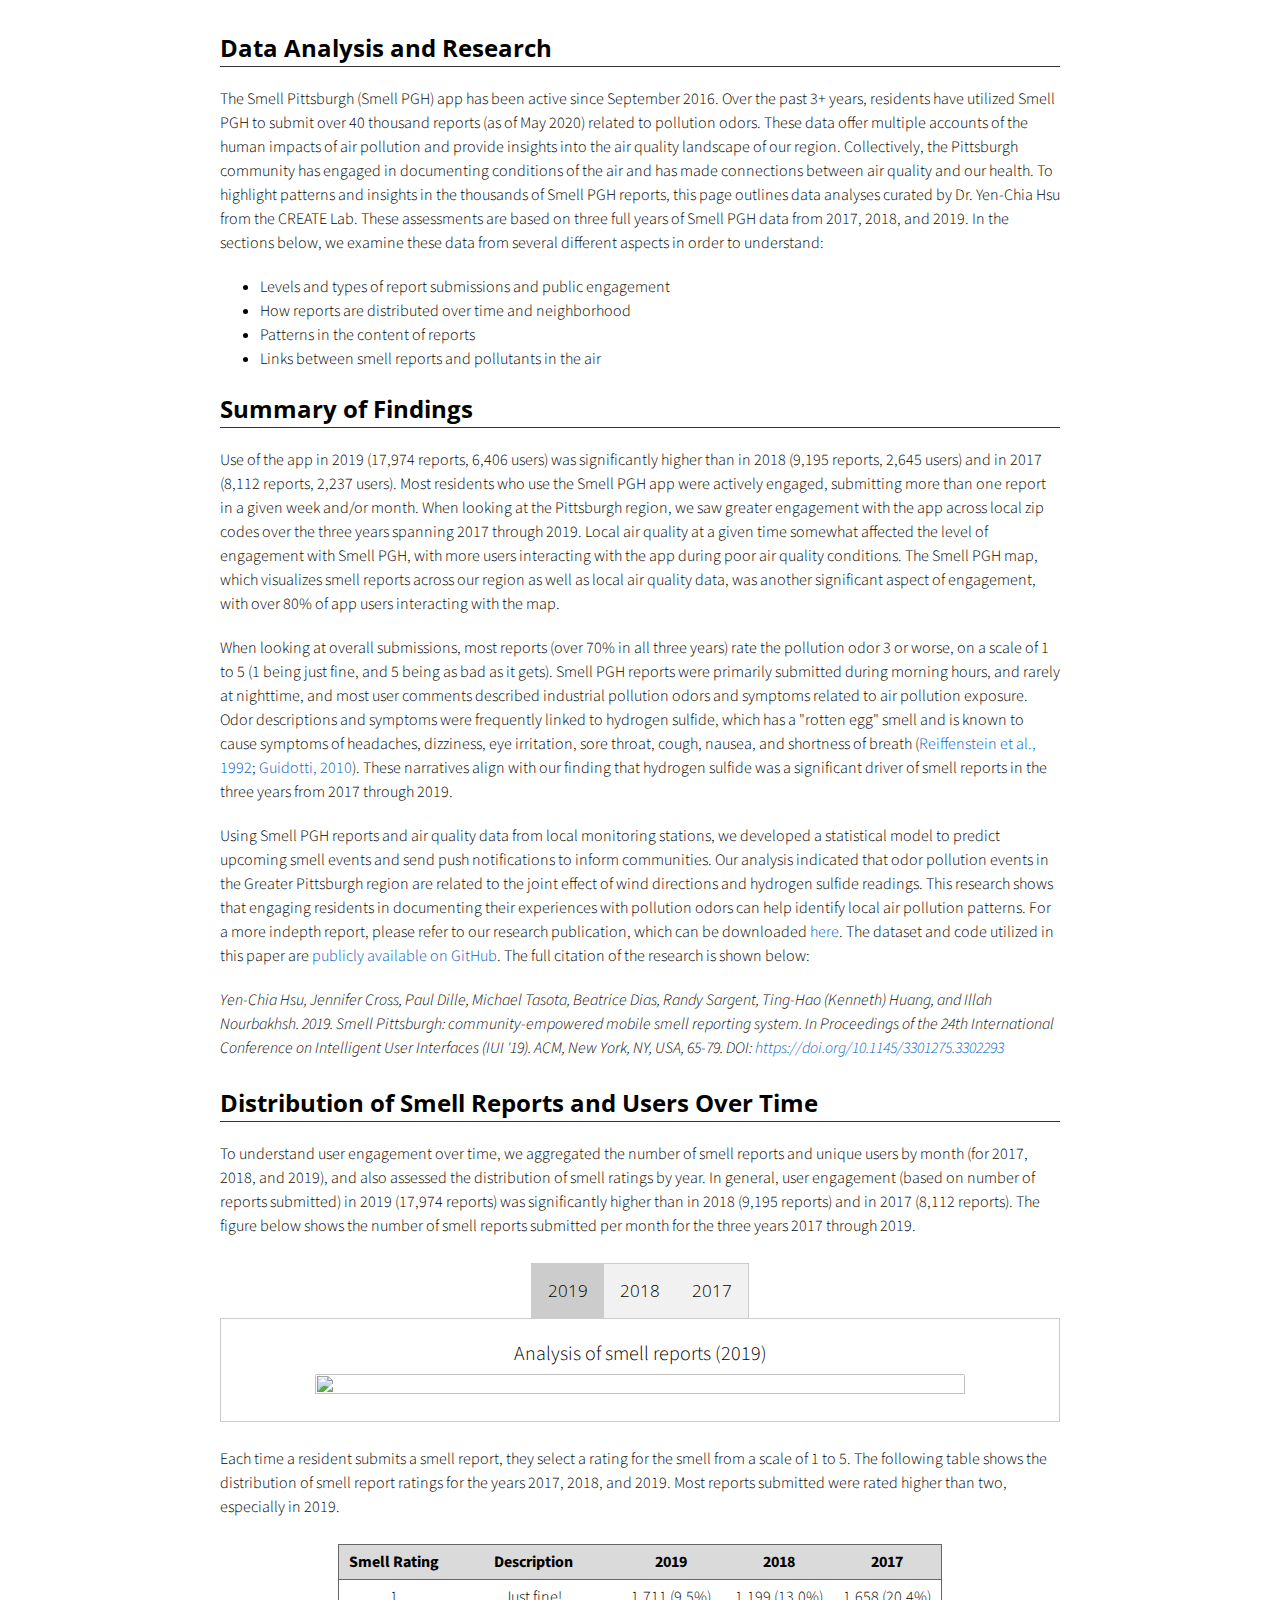
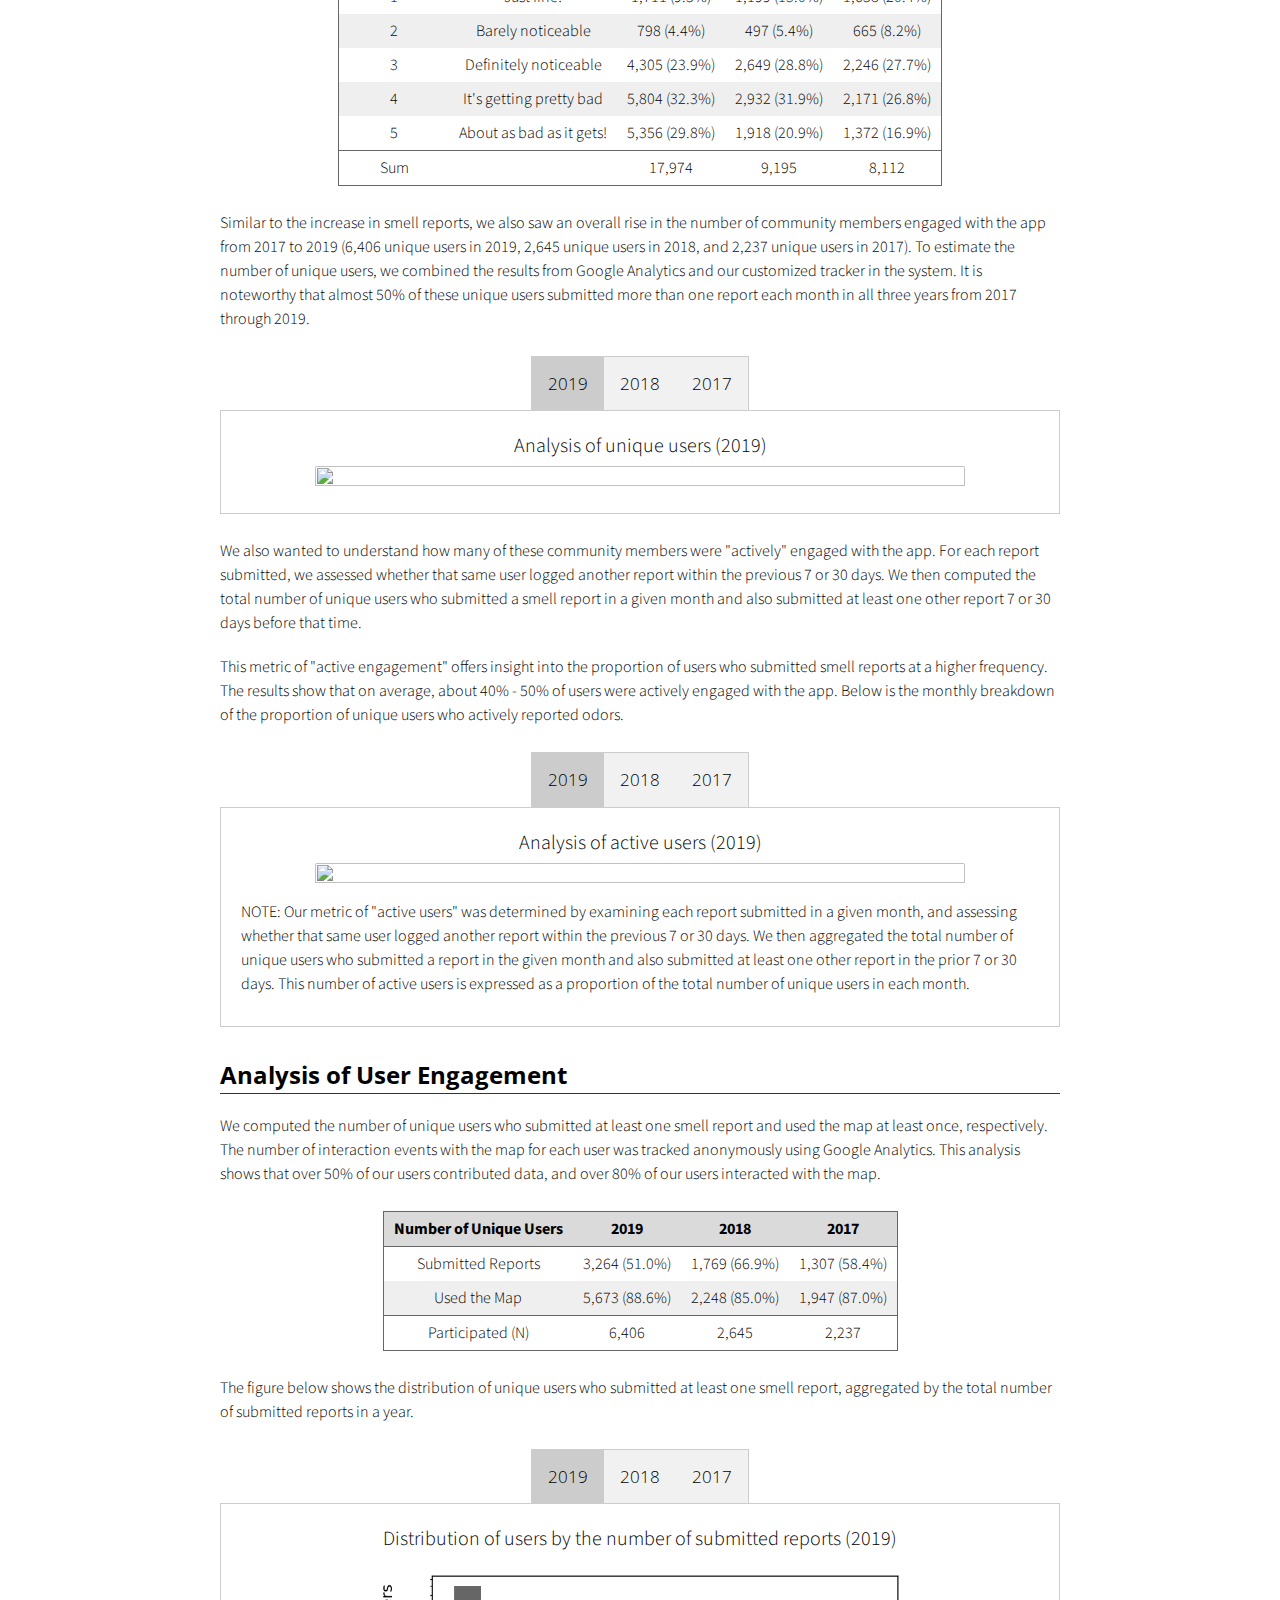
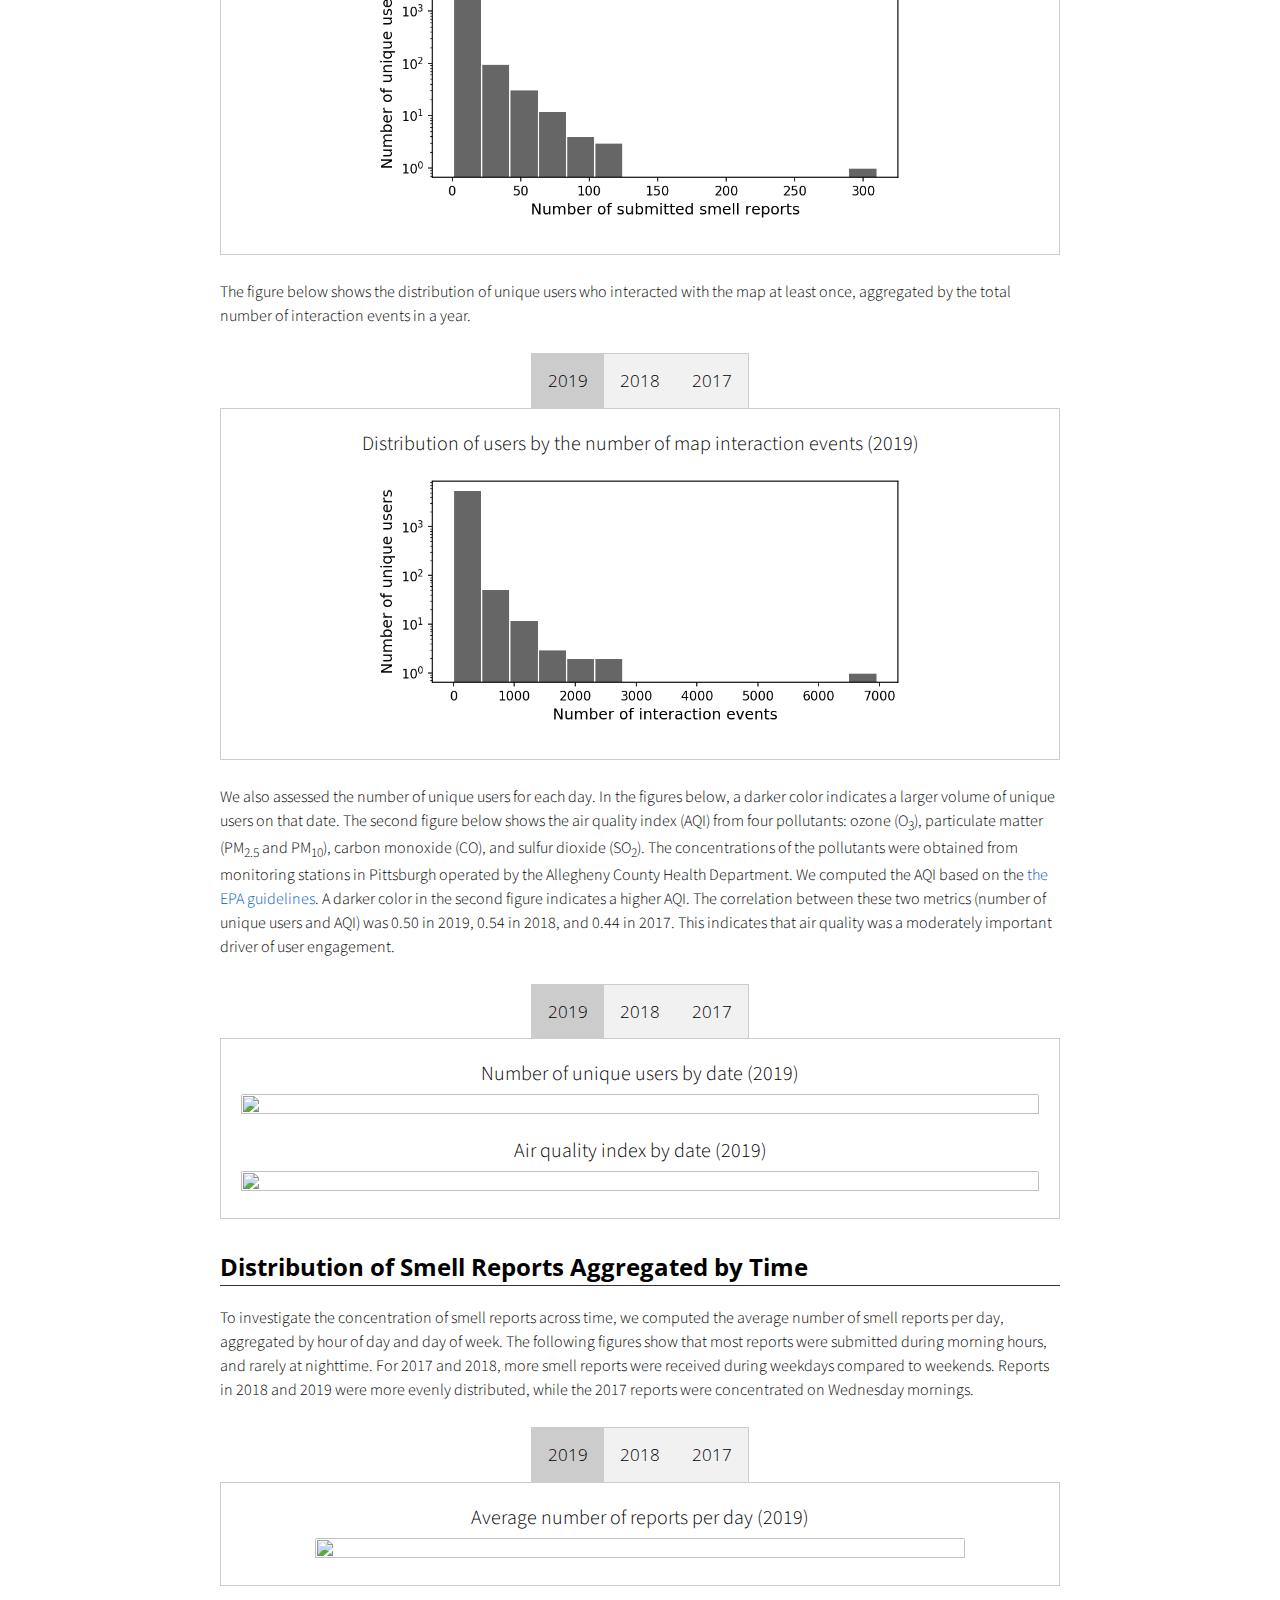
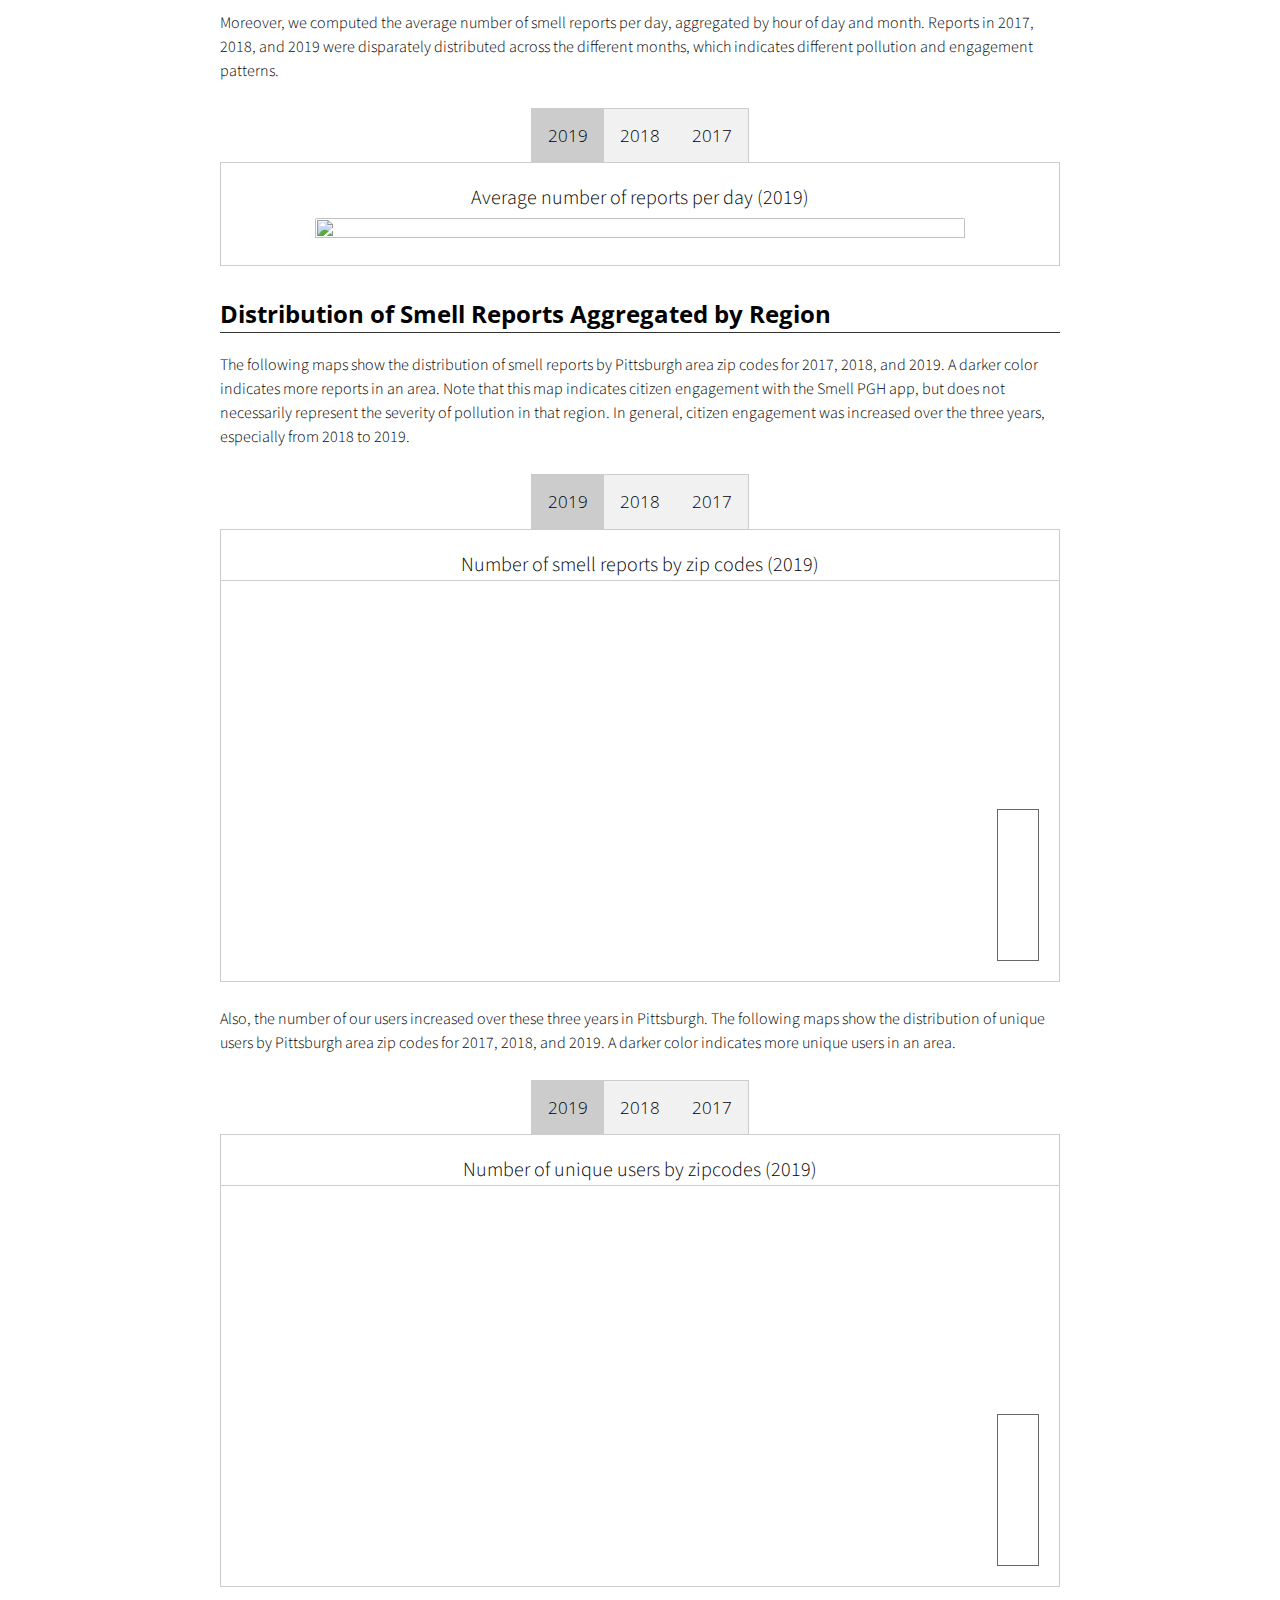
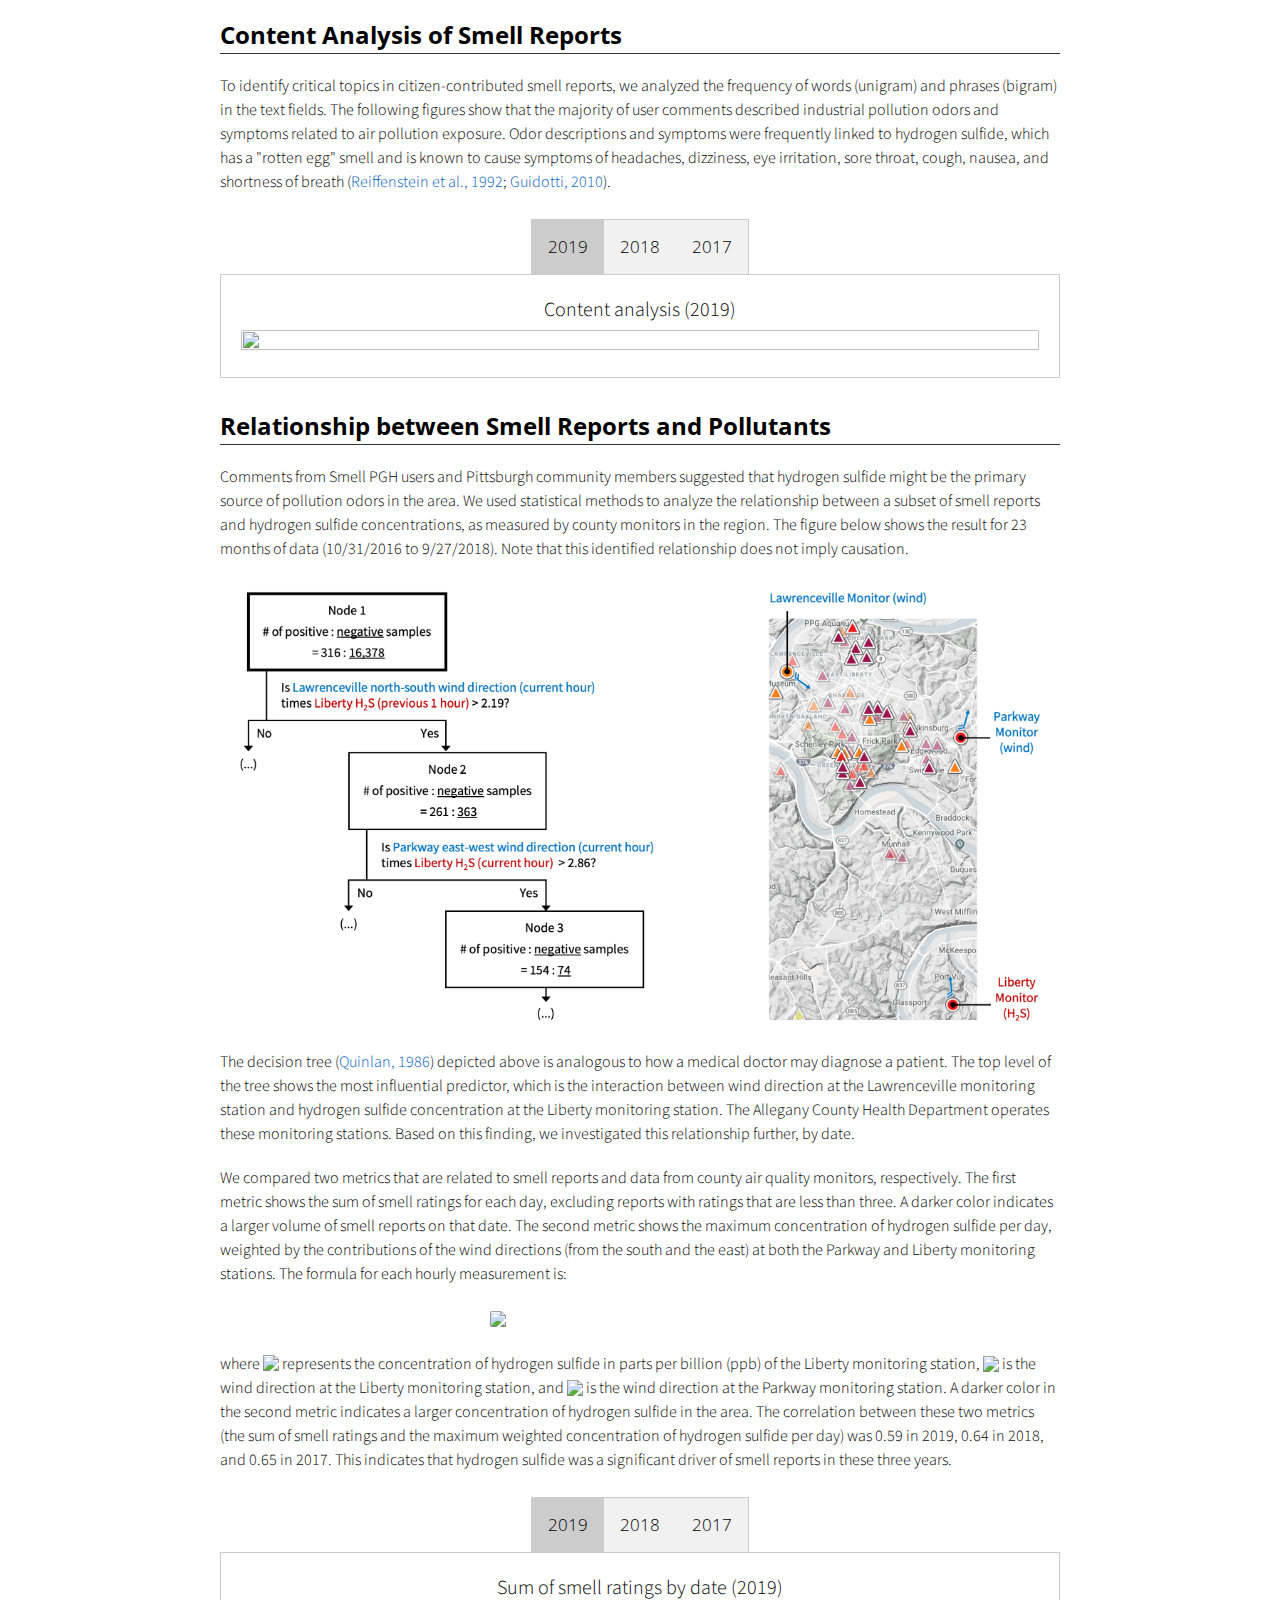
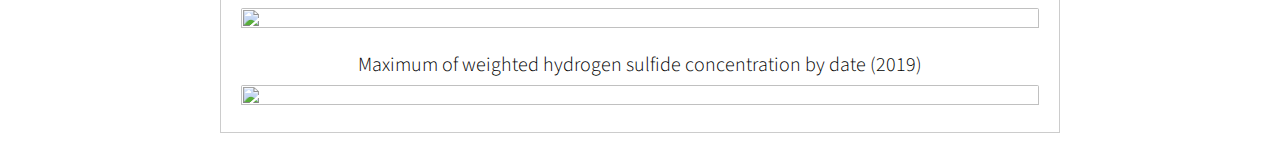
==== commit 769ed927: "Update." ====
--- a/analysis.html
+++ b/analysis.html
@@ -30,12 +30,6 @@
       margin-top: 0;
       margin-bottom: 0;
     }
-
-    .image,
-    .custom-table {
-      margin-top: 15px;
-      margin-bottom: 15px;
-    }
   </style>
 </head>
 
@@ -49,11 +43,42 @@
             <h2>Data Analysis and Research</h2>
             <hr>
             <p class="text">
-              Using Smell PGH reports and air quality data from local agency monitoring stations, we developed a statistical model to predict upcoming smell events and send push notifications to inform communities.
-              The dataset and the code are <a href="https://github.com/CMU-CREATE-Lab/smell-pittsburgh-prediction" target="_blank">publicly available on GitHub</a>.
+              The Smell Pittsburgh (Smell PGH) app has been active since September 2016.
+              Over the past 3+ years, residents have utilized Smell PGH to submit over 40 thousand reports (as of May 2020) related to pollution odors.
+              These data offer multiple accounts of the human impacts of air pollution and provide insights into the air quality landscape of our region.
+              Collectively, the Pittsburgh community has engaged in documenting conditions of the air and has made connections between air quality and our health.
+              To highlight patterns and insights in the thousands of Smell PGH reports, this page outlines data analyses curated by Dr. Yen-Chia Hsu from the CREATE Lab.
+              These assessments are based on three full years of Smell PGH data from 2017, 2018, and 2019.
+              In the sections below, we examine these data from several different aspects in order to understand:
+            </p>
+            <ul>
+              <li>Levels and types of report submissions and public engagement</li>
+              <li>How reports are distributed over time and neighborhood</li>
+              <li>Patterns in the content of reports</li>
+              <li>Links between smell reports and pollutants in the air</li>
+            </ul>
+            <h2>Summary of Findings</h2>
+            <hr>
+            <p class="text">
+              Use of the app in 2019 (17,974 reports, 6,406 users) was significantly higher than in 2018 (9,195 reports, 2,645 users) and in 2017 (8,112 reports, 2,237 users).
+              Most residents who use the Smell PGH app were actively engaged, submitting more than one report in a given week and/or month.
+              When looking at the Pittsburgh region, we saw greater engagement with the app across local zip codes over the three years spanning 2017 through 2019.
+              Local air quality at a given time somewhat affected the level of engagement with Smell PGH, with more users interacting with the app during poor air quality conditions.
+              The Smell PGH map, which visualizes smell reports across our region as well as local air quality data, was another significant aspect of engagement, with over 80% of app users interacting with the map.
+            </p>
+            <p class="text">
+              When looking at overall submissions, most reports (over 70% in all three years) rate the pollution odor 3 or worse, on a scale of 1 to 5 (1 being just fine, and 5 being as bad as it gets).
+              Smell PGH reports were primarily submitted during morning hours, and rarely at nighttime, and most user comments described industrial pollution odors and symptoms related to air pollution exposure.
+              Odor descriptions and symptoms were frequently linked to hydrogen sulfide, which has a "rotten egg" smell and is known to cause symptoms of headaches, dizziness, eye irritation, sore throat, cough, nausea, and shortness of breath
+              (<a href="https://doi.org/10.1146/annurev.pa.32.040192.000545" target="_blank">Reiffenstein et al., 1992</a>; <a href="https://doi.org/10.1177/1091581810384882" target="_blank">Guidotti, 2010</a>).
+              These narratives align with our finding that hydrogen sulfide was a significant driver of smell reports in the three years from 2017 through 2019.
+            </p>
+            <p class="text">
+              Using Smell PGH reports and air quality data from local monitoring stations, we developed a statistical model to predict upcoming smell events and send push notifications to inform communities.
               Our analysis indicated that odor pollution events in the Greater Pittsburgh region are related to the joint effect of wind directions and hydrogen sulfide readings.
               This research shows that engaging residents in documenting their experiences with pollution odors can help identify local air pollution patterns.
-              To learn more, a preprint of our research paper can be downloaded <a href="https://arxiv.org/pdf/1810.11143.pdf" target="_blank">here</a>.
+              For a more indepth report, please refer to our research publication, which can be downloaded <a href="https://arxiv.org/pdf/1810.11143.pdf" target="_blank">here</a>.
+              The dataset and code utilized in this paper are <a href="https://github.com/CMU-CREATE-Lab/smell-pittsburgh-prediction" target="_blank">publicly available on GitHub</a>.
               The full citation of the research is shown below:
             </p>
             <p class="text">
@@ -73,79 +98,49 @@
               </div>
             </div> -->
             <!----------------------------------------------------------------------------------->
-            <h2 class="add-top-margin">Distribution of Smell Reports and Users by Month</h2>
-            <hr>
-            <p class="text">
-              Smell Pittsburgh was launched in September 2016.
-              To understand user engagement over time, we aggregate the number of smell reports and unique users by month (for 2017, 2018, and 2019).
-              We estimate the number of unique users by combining the results from Google Analytics and our customized tracker in the system.
-              In general, user engagement in 2019 (17,974 reports, 6,406 users) was significantly higher than in 2018 (9,195 reports, 2,645 users) and in 2017 (8,112 reports, 2,237 users).
-            </p>
-            <div class="custom-tab">
-              <div class="custom-tab-menu center">
-                <a class="custom-tab-menu-item active" data-content="2019">2019</a>
-                <a class="custom-tab-menu-item" data-content="2018">2018</a>
-                <a class="custom-tab-menu-item" data-content="2017">2017</a>
-              </div>
-              <div class="custom-tab-content" data-content="2019">
-                <p class="text text-center graph-title">
-                  Analysis of smell reports and unique users (2019)
-                </p>
-                <a class="image center" style="max-width: 650px;" href="img/all_smell_2019.png"><img src="img/all_smell_2019.png"></a>
-              </div>
-              <div class="custom-tab-content" data-content="2018">
-                <p class="text text-center graph-title">
-                  Analysis of smell reports and unique users (2018)
-                </p>
-                <a class="image center" style="max-width: 650px;" href="img/all_smell_2018.png"><img src="img/all_smell_2018.png"></a>
-              </div>
-              <div class="custom-tab-content" data-content="2017">
-                <p class="text text-center graph-title">
-                  Analysis of smell reports and unique users (2017)
-                </p>
-                <a class="image center" style="max-width: 650px;" href="img/all_smell_2017.png"><img src="img/all_smell_2017.png"></a>
-              </div>
-            </div>
-            <p class="text">
-              Additionally, we compute the number of active users who have submitted smell reports within the last 7 and 30 days as engagement indicators.
-              For example, if a user submits a report on September 5, we check if the user has submitted another report within the last 30 days.
-              If yes, we add the number of active users in September by one.
-              The result shows that a large portion of our users is active.
-            </p>
-            <div class="custom-tab">
-              <div class="custom-tab-menu center">
-                <a class="custom-tab-menu-item active" data-content="2019">2019</a>
-                <a class="custom-tab-menu-item" data-content="2018">2018</a>
-                <a class="custom-tab-menu-item" data-content="2017">2017</a>
-              </div>
-              <div class="custom-tab-content" data-content="2019">
-                <p class="text text-center graph-title">
-                  Analysis of active users (2019)
-                </p>
-                <a class="image center" style="max-width: 650px;" href="img/all_smell_time_diff_2019.png"><img src="img/all_smell_time_diff_2019.png"></a>
-              </div>
-              <div class="custom-tab-content" data-content="2018">
-                <p class="text text-center graph-title">
-                  Analysis of active users (2018)
-                </p>
-                <a class="image center" style="max-width: 650px;" href="img/all_smell_time_diff_2018.png"><img src="img/all_smell_time_diff_2018.png"></a>
-              </div>
-              <div class="custom-tab-content" data-content="2017">
-                <p class="text text-center graph-title">
-                  Analysis of active users (2017)
-                </p>
-                <a class="image center" style="max-width: 650px;" href="img/all_smell_time_diff_2017.png"><img src="img/all_smell_time_diff_2017.png"></a>
-              </div>
-            </div>
-            <p class="text">
-              The following table show the distribution of ratings in the smell reports for the year 2017, 2018, and 2019.
-              Our users tend to report bad odors with ratings larger than two, especially for 2019.
+            <h2 class="add-top-margin">Distribution of Smell Reports and Users Over Time</h2>
+            <hr>
+            <p class="text">
+              To understand user engagement over time, we aggregated the number of smell reports and unique users by month (for 2017, 2018, and 2019), and also assessed the distribution of smell ratings by year.
+              In general, user engagement (based on number of reports submitted) in 2019 (17,974 reports) was significantly higher than in 2018 (9,195 reports) and in 2017 (8,112 reports).
+              The figure below shows the number of smell reports submitted per month for the three years 2017 through 2019.
+            </p>
+            <div class="custom-tab">
+              <div class="custom-tab-menu center">
+                <a class="custom-tab-menu-item active" data-content="2019">2019</a>
+                <a class="custom-tab-menu-item" data-content="2018">2018</a>
+                <a class="custom-tab-menu-item" data-content="2017">2017</a>
+              </div>
+              <div class="custom-tab-content" data-content="2019">
+                <p class="text text-center graph-title">
+                  Analysis of smell reports (2019)
+                </p>
+                <a class="image center add-top-margin-small" style="max-width: 650px;" href="img/all_smell_2019.png"><img src="img/all_smell_2019.png"></a>
+              </div>
+              <div class="custom-tab-content" data-content="2018">
+                <p class="text text-center graph-title">
+                  Analysis of smell reports (2018)
+                </p>
+                <a class="image center add-top-margin-small" style="max-width: 650px;" href="img/all_smell_2018.png"><img src="img/all_smell_2018.png"></a>
+              </div>
+              <div class="custom-tab-content" data-content="2017">
+                <p class="text text-center graph-title">
+                  Analysis of smell reports (2017)
+                </p>
+                <a class="image center add-top-margin-small" style="max-width: 650px;" href="img/all_smell_2017.png"><img src="img/all_smell_2017.png"></a>
+              </div>
+            </div>
+            <p class="text">
+              Each time a resident submits a smell report, they select a rating for the smell from a scale of 1 to 5.
+              The following table shows the distribution of smell report ratings for the years 2017, 2018, and 2019.
+              Most reports submitted were rated higher than two, especially in 2019.
             </p>
             <div class="custom-table-container center">
               <table class="custom-table">
                 <thead>
                   <tr class="bg-color-gray">
                     <th class="text-center">Smell Rating</th>
+                    <th class="text-center">Description</th>
                     <th class="text-center">2019</th>
                     <th class="text-center">2018</th>
                     <th class="text-center">2017</th>
@@ -154,30 +149,35 @@
                 <tbody>
                   <tr>
                     <td class="text-center">1</td>
+                    <td class="text-center">Just fine!</td>
                     <td class="text-center">1,711 (9.5%)</td>
                     <td class="text-center">1,199 (13.0%)</td>
                     <td class="text-center">1,658 (20.4%)</td>
                   </tr>
                   <tr class="bg-color-light-gray">
                     <td class="text-center">2</td>
+                    <td class="text-center">Barely noticeable</td>
                     <td class="text-center">798 (4.4%)</td>
                     <td class="text-center">497 (5.4%)</td>
                     <td class="text-center">665 (8.2%)</td>
                   </tr>
                   <tr>
                     <td class="text-center">3</td>
+                    <td class="text-center">Definitely noticeable</td>
                     <td class="text-center">4,305 (23.9%)</td>
                     <td class="text-center">2,649 (28.8%)</td>
                     <td class="text-center">2,246 (27.7%)</td>
                   </tr>
                   <tr class="bg-color-light-gray">
                     <td class="text-center">4</td>
+                    <td class="text-center">It's getting pretty bad</td>
                     <td class="text-center">5,804 (32.3%)</td>
                     <td class="text-center">2,932 (31.9%)</td>
                     <td class="text-center">2,171 (26.8%)</td>
                   </tr>
                   <tr>
                     <td class="text-center">5</td>
+                    <td class="text-center">About as bad as it gets!</td>
                     <td class="text-center">5,356 (29.8%)</td>
                     <td class="text-center">1,918 (20.9%)</td>
                     <td class="text-center">1,372 (16.9%)</td>
@@ -186,6 +186,7 @@
                 <tfoot>
                   <tr>
                     <td class="text-center">Sum</td>
+                    <td class="text-center"></td>
                     <td class="text-center">17,974</td>
                     <td class="text-center">9,195</td>
                     <td class="text-center">8,112</td>
@@ -193,13 +194,93 @@
                 </tfoot>
               </table>
             </div>
+            <p class="text">
+              Similar to the increase in smell reports, we also saw an overall rise in the number of community members engaged with the app from 2017 to 2019 (6,406 unique users in 2019, 2,645 unique users in 2018, and 2,237 unique users in 2017).
+              To estimate the number of unique users, we combined the results from Google Analytics and our customized tracker in the system.
+              It is noteworthy that almost 50% of these unique users submitted more than one report each month in all three years from 2017 through 2019.
+            </p>
+            <div class="custom-tab">
+              <div class="custom-tab-menu center">
+                <a class="custom-tab-menu-item active" data-content="2019">2019</a>
+                <a class="custom-tab-menu-item" data-content="2018">2018</a>
+                <a class="custom-tab-menu-item" data-content="2017">2017</a>
+              </div>
+              <div class="custom-tab-content" data-content="2019">
+                <p class="text text-center graph-title">
+                  Analysis of unique users (2019)
+                </p>
+                <a class="image center add-top-margin-small" style="max-width: 650px;" href="img/all_smell_user_2019.png"><img src="img/all_smell_user_2019.png"></a>
+              </div>
+              <div class="custom-tab-content" data-content="2018">
+                <p class="text text-center graph-title">
+                  Analysis of unique users (2018)
+                </p>
+                <a class="image center add-top-margin-small" style="max-width: 650px;" href="img/all_smell_user_2018.png"><img src="img/all_smell_user_2018.png"></a>
+              </div>
+              <div class="custom-tab-content" data-content="2017">
+                <p class="text text-center graph-title">
+                  Analysis of unique users (2017)
+                </p>
+                <a class="image center add-top-margin-small" style="max-width: 650px;" href="img/all_smell_user_2017.png"><img src="img/all_smell_user_2017.png"></a>
+              </div>
+            </div>
+            <p class="text">
+              We also wanted to understand how many of these community members were "actively" engaged with the app.
+              For each report submitted, we assessed whether that same user logged another report within the previous 7 or 30 days.
+              We then computed the total number of unique users who submitted a smell report in a given month and also submitted at least one other report 7 or 30 days before that time.
+            </p>
+            <p class="text">
+              This metric of "active engagement" offers insight into the proportion of users who submitted smell reports at a higher frequency.
+              The results show that on average, about 40% - 50% of users were actively engaged with the app.
+              Below is the monthly breakdown of the proportion of unique users who actively reported odors.
+            </p>
+            <div class="custom-tab">
+              <div class="custom-tab-menu center">
+                <a class="custom-tab-menu-item active" data-content="2019">2019</a>
+                <a class="custom-tab-menu-item" data-content="2018">2018</a>
+                <a class="custom-tab-menu-item" data-content="2017">2017</a>
+              </div>
+              <div class="custom-tab-content" data-content="2019">
+                <p class="text text-center graph-title">
+                  Analysis of active users (2019)
+                </p>
+                <a class="image center add-top-margin-small" style="max-width: 650px;" href="img/all_smell_time_diff_2019.png"><img src="img/all_smell_time_diff_2019.png"></a>
+                <p class="text">
+                  NOTE: Our metric of "active users" was determined by examining each report submitted in a given month, and assessing whether that same user logged another report within the previous 7 or 30 days.
+                  We then aggregated the total number of unique users who submitted a report in the given month and also submitted at least one other report in the prior 7 or 30 days.
+                  This number of active users is expressed as a proportion of the total number of unique users in each month.
+                </p>
+              </div>
+              <div class="custom-tab-content" data-content="2018">
+                <p class="text text-center graph-title">
+                  Analysis of active users (2018)
+                </p>
+                <a class="image center add-top-margin-small" style="max-width: 650px;" href="img/all_smell_time_diff_2018.png"><img src="img/all_smell_time_diff_2018.png"></a>
+                <p class="text">
+                  NOTE: Our metric of "active users" was determined by examining each report submitted in a given month, and assessing whether that same user logged another report within the previous 7 or 30 days.
+                  We then aggregated the total number of unique users who submitted a report in the given month and also submitted at least one other report in the prior 7 or 30 days.
+                  This number of active users is expressed as a proportion of the total number of unique users in each month.
+                </p>
+              </div>
+              <div class="custom-tab-content" data-content="2017">
+                <p class="text text-center graph-title">
+                  Analysis of active users (2017)
+                </p>
+                <a class="image center add-top-margin-small" style="max-width: 650px;" href="img/all_smell_time_diff_2017.png"><img src="img/all_smell_time_diff_2017.png"></a>
+                <p class="text">
+                  NOTE: Our metric of "active users" was determined by examining each report submitted in a given month, and assessing whether that same user logged another report within the previous 7 or 30 days.
+                  We then aggregated the total number of unique users who submitted a report in the given month and also submitted at least one other report in the prior 7 or 30 days.
+                  This number of active users is expressed as a proportion of the total number of unique users in each month.
+                </p>
+              </div>
+            </div>
             <!----------------------------------------------------------------------------------->
             <h2 class="add-top-margin">Analysis of User Engagement</h2>
             <hr>
             <p class="text">
-              We compute the number of unique users who submitted at least one smell report and used the map at least once, respectively.
-              The number of interaction events with the map for each user is tracked anonymously using Google Analytics.
-              This analysis shows that over 50% of our users contribute smell data, and over 80% of our users interacted with the map.
+              We computed the number of unique users who submitted at least one smell report and used the map at least once, respectively.
+              The number of interaction events with the map for each user was tracked anonymously using Google Analytics.
+              This analysis shows that over 50% of our users contributed data, and over 80% of our users interacted with the map.
             </p>
             <div class="custom-table-container center">
               <table class="custom-table">
@@ -236,8 +317,7 @@
               </table>
             </div>
             <p class="text">
-              The bottom figure shows the distribution of unique users who submitted at least one smell reports, aggregated by the total number of submitted reports in a year.
-              The x-axis shows the bins, and the y-axis shows the log scale of the number of users.
+              The figure below shows the distribution of unique users who submitted at least one smell report, aggregated by the total number of submitted reports in a year.
             </p>
             <div class="custom-tab">
               <div class="custom-tab-menu center">
@@ -249,60 +329,58 @@
                 <p class="text text-center graph-title">
                   Distribution of users by the number of submitted reports (2019)
                 </p>
-                <a class="image center" style="max-width: 550px;" href="img/smell_hist_user_2019.png"><img src="img/smell_hist_user_2019.png"></a>
+                <a class="image center add-top-margin-small" style="max-width: 550px;" href="img/smell_hist_user_2019.png"><img src="img/smell_hist_user_2019.png"></a>
               </div>
               <div class="custom-tab-content" data-content="2018">
                 <p class="text text-center graph-title">
                   Distribution of users by the number of submitted reports (2018)
                 </p>
-                <a class="image center" style="max-width: 550px;" href="img/smell_hist_user_2018.png"><img src="img/smell_hist_user_2018.png"></a>
+                <a class="image center add-top-margin-small" style="max-width: 550px;" href="img/smell_hist_user_2018.png"><img src="img/smell_hist_user_2018.png"></a>
               </div>
               <div class="custom-tab-content" data-content="2017">
                 <p class="text text-center graph-title">
                   Distribution of users by the number of submitted reports (2017)
                 </p>
-                <a class="image center" style="max-width: 550px;" href="img/smell_hist_user_2017.png"><img src="img/smell_hist_user_2017.png"></a>
-              </div>
-            </div>
-            <p class="text">
-              The bottom figure shows the distribution of unique users who interacted with the map at least once, aggregated by the total number of interaction events in a year.
-              The x-axis shows the bins, and the y-axis shows the log scale of the number of users.
-            </p>
-            <div class="custom-tab">
-              <div class="custom-tab-menu center">
-                <a class="custom-tab-menu-item active" data-content="2019">2019</a>
-                <a class="custom-tab-menu-item" data-content="2018">2018</a>
-                <a class="custom-tab-menu-item" data-content="2017">2017</a>
-              </div>
-              <div class="custom-tab-content" data-content="2019">
-                <p class="text text-center graph-title">
-                  Distribution of users by the number of interaction events (2019)
-                </p>
-                <a class="image center" style="max-width: 550px;" href="img/ga_hist_user_2019.png"><img src="img/ga_hist_user_2019.png"></a>
-              </div>
-              <div class="custom-tab-content" data-content="2018">
-                <p class="text text-center graph-title">
-                  Distribution of users by the number of interaction events (2018)
-                </p>
-                <a class="image center" style="max-width: 550px;" href="img/ga_hist_user_2018.png"><img src="img/ga_hist_user_2018.png"></a>
-              </div>
-              <div class="custom-tab-content" data-content="2017">
-                <p class="text text-center graph-title">
-                  Distribution of users by the number of interaction events (2017)
-                </p>
-                <a class="image center" style="max-width: 550px;" href="img/ga_hist_user_2017.png"><img src="img/ga_hist_user_2017.png"></a>
-              </div>
-            </div>
-            <p class="text">
-              Our analysis of two metrics shows that user engagement is related to air quality.
-              The first metric means the number of unique users for each day.
-              A darker color indicates a larger volume of unique users on that date.
-              The second metric shows the air quality index (AQI) from four pollutants: ozone (O<sub>3</sub>), particulate matter (PM<sub>2.5</sub> and PM<sub>10</sub>), carbon monoxide (CO), and sulfur dioxide (SO<sub>2</sub>).
-              The concentrations of the pollutants are obtained from monitoring stations in Pittsburgh operated by the Allegheny County Health Department.
-              We compute the AQI based on <a target="_blank" href="https://nepis.epa.gov/Exe/ZyPDF.cgi/P1006KOQ.PDF?Dockey=P1006KOQ.PDF">the EPA guideline</a>.
-              A darker color in the second metric indicates a higher AQI.
-              The correlation between these two metrics (the number of unique users and the AQI) is 0.50 in 2019, 0.54 in 2018, and 0.44 in 2017.
-              This indicates that air quality was a moderate important driver to engage our users.
+                <a class="image center add-top-margin-small" style="max-width: 550px;" href="img/smell_hist_user_2017.png"><img src="img/smell_hist_user_2017.png"></a>
+              </div>
+            </div>
+            <p class="text">
+              The figure below shows the distribution of unique users who interacted with the map at least once, aggregated by the total number of interaction events in a year.
+            </p>
+            <div class="custom-tab">
+              <div class="custom-tab-menu center">
+                <a class="custom-tab-menu-item active" data-content="2019">2019</a>
+                <a class="custom-tab-menu-item" data-content="2018">2018</a>
+                <a class="custom-tab-menu-item" data-content="2017">2017</a>
+              </div>
+              <div class="custom-tab-content" data-content="2019">
+                <p class="text text-center graph-title">
+                  Distribution of users by the number of map interaction events (2019)
+                </p>
+                <a class="image center add-top-margin-small" style="max-width: 550px;" href="img/ga_hist_user_2019.png"><img src="img/ga_hist_user_2019.png"></a>
+              </div>
+              <div class="custom-tab-content" data-content="2018">
+                <p class="text text-center graph-title">
+                  Distribution of users by the number of map interaction events (2018)
+                </p>
+                <a class="image center add-top-margin-small" style="max-width: 550px;" href="img/ga_hist_user_2018.png"><img src="img/ga_hist_user_2018.png"></a>
+              </div>
+              <div class="custom-tab-content" data-content="2017">
+                <p class="text text-center graph-title">
+                  Distribution of users by the number of map interaction events (2017)
+                </p>
+                <a class="image center add-top-margin-small" style="max-width: 550px;" href="img/ga_hist_user_2017.png"><img src="img/ga_hist_user_2017.png"></a>
+              </div>
+            </div>
+            <p class="text">
+              We also assessed the number of unique users for each day.
+              In the figures below, a darker color indicates a larger volume of unique users on that date.
+              The second figure below shows the air quality index (AQI) from four pollutants: ozone (O<sub>3</sub>), particulate matter (PM<sub>2.5</sub> and PM<sub>10</sub>), carbon monoxide (CO), and sulfur dioxide (SO<sub>2</sub>).
+              The concentrations of the pollutants were obtained from monitoring stations in Pittsburgh operated by the Allegheny County Health Department.
+              We computed the AQI based on the <a target="_blank" href="https://nepis.epa.gov/Exe/ZyPDF.cgi/P1006KOQ.PDF?Dockey=P1006KOQ.PDF">the EPA guidelines</a>.
+              A darker color in the second figure indicates a higher AQI.
+              The correlation between these two metrics (number of unique users and AQI) was 0.50 in 2019, 0.54 in 2018, and 0.44 in 2017.
+              This indicates that air quality was a moderately important driver of user engagement.
             </p>
             <div class="custom-tab">
               <div class="custom-tab-menu center">
@@ -314,40 +392,40 @@
                 <p class="text text-center graph-title">
                   Number of unique users by date (2019)
                 </p>
-                <a class="image center" style="max-width: 810px;" href="img/user_heatmap_2019.png"><img src="img/user_heatmap_2019.png"></a>
+                <a class="image center add-top-margin-small" style="max-width: 810px;" href="img/user_heatmap_2019.png"><img src="img/user_heatmap_2019.png"></a>
                 <p class="text text-center graph-title">
                   Air quality index by date (2019)
                 </p>
-                <a class="image center" style="max-width: 800px;" href="img/aqi_heatmap_2019.png"><img src="img/aqi_heatmap_2019.png"></a>
+                <a class="image center add-top-margin-small" style="max-width: 800px;" href="img/aqi_heatmap_2019.png"><img src="img/aqi_heatmap_2019.png"></a>
               </div>
               <div class="custom-tab-content" data-content="2018">
                 <p class="text text-center graph-title">
                   Number of unique users by date (2018)
                 </p>
-                <a class="image center" style="max-width: 810px;" href="img/user_heatmap_2018.png"><img src="img/user_heatmap_2018.png"></a>
+                <a class="image center add-top-margin-small" style="max-width: 810px;" href="img/user_heatmap_2018.png"><img src="img/user_heatmap_2018.png"></a>
                 <p class="text text-center graph-title">
                   Air quality index by date (2018)
                 </p>
-                <a class="image center" style="max-width: 800px;" href="img/aqi_heatmap_2018.png"><img src="img/aqi_heatmap_2018.png"></a>
+                <a class="image center add-top-margin-small" style="max-width: 800px;" href="img/aqi_heatmap_2018.png"><img src="img/aqi_heatmap_2018.png"></a>
               </div>
               <div class="custom-tab-content" data-content="2017">
                 <p class="text text-center graph-title">
                   Number of unique users by date (2017)
                 </p>
-                <a class="image center" style="max-width: 810px;" href="img/user_heatmap_2017.png"><img src="img/user_heatmap_2017.png"></a>
+                <a class="image center add-top-margin-small" style="max-width: 810px;" href="img/user_heatmap_2017.png"><img src="img/user_heatmap_2017.png"></a>
                 <p class="text text-center graph-title">
                   Air quality index by date (2017)
                 </p>
-                <a class="image center" style="max-width: 800px;" href="img/aqi_heatmap_2017.png"><img src="img/aqi_heatmap_2017.png"></a>
+                <a class="image center add-top-margin-small" style="max-width: 800px;" href="img/aqi_heatmap_2017.png"><img src="img/aqi_heatmap_2017.png"></a>
               </div>
             </div>
             <!----------------------------------------------------------------------------------->
             <h2 class="add-top-margin">Distribution of Smell Reports Aggregated by Time</h2>
             <hr>
             <p class="text">
-              To investigate the concentration of smell reports across time, we compute the average number of smell reports per day, aggregated by hour of day and day of week.
-              The following figures show that most reports are submitted during morning hours, and rarely at nighttime.
-              For 2017 and 2018, more smell reports are received during weekdays compared to weekends.
+              To investigate the concentration of smell reports across time, we computed the average number of smell reports per day, aggregated by hour of day and day of week.
+              The following figures show that most reports were submitted during morning hours, and rarely at nighttime.
+              For 2017 and 2018, more smell reports were received during weekdays compared to weekends.
               Reports in 2018 and 2019 were more evenly distributed, while the 2017 reports were concentrated on Wednesday mornings.
             </p>
             <div class="custom-tab">
@@ -360,24 +438,24 @@
                 <p class="text text-center graph-title">
                   Average number of reports per day (2019)
                 </p>
-                <a class="image center" style="max-width: 650px;" href="img/smell_dh_2019.png"><img src="img/smell_dh_2019.png"></a>
+                <a class="image center add-top-margin-small" style="max-width: 650px;" href="img/smell_dh_2019.png"><img src="img/smell_dh_2019.png"></a>
               </div>
               <div class="custom-tab-content" data-content="2018">
                 <p class="text text-center graph-title">
                   Average number of reports per day (2018)
                 </p>
-                <a class="image center" style="max-width: 650px;" href="img/smell_dh_2018.png"><img src="img/smell_dh_2018.png"></a>
+                <a class="image center add-top-margin-small" style="max-width: 650px;" href="img/smell_dh_2018.png"><img src="img/smell_dh_2018.png"></a>
               </div>
               <div class="custom-tab-content" data-content="2017">
                 <p class="text text-center graph-title">
                   Average number of reports per day (2017)
                 </p>
-                <a class="image center" style="max-width: 650px;" href="img/smell_dh_2017.png"><img src="img/smell_dh_2017.png"></a>
-              </div>
-            </div>
-            <p class="text">
-              Moreover, we compute the average number of smell reports per day, aggregated by hour of day and month.
-              For the year 2017, 2018, and 2019, the reports were concentrated in different months, which shows different pollution and engagement patterns.
+                <a class="image center add-top-margin-small" style="max-width: 650px;" href="img/smell_dh_2017.png"><img src="img/smell_dh_2017.png"></a>
+              </div>
+            </div>
+            <p class="text">
+              Moreover, we computed the average number of smell reports per day, aggregated by hour of day and month.
+              Reports in 2017, 2018, and 2019 were disparately distributed across the different months, which indicates different pollution and engagement patterns.
             </p>
             <div class="custom-tab">
               <div class="custom-tab-menu center">
@@ -389,29 +467,29 @@
                 <p class="text text-center graph-title">
                   Average number of reports per day (2019)
                 </p>
-                <a class="image center" style="max-width: 650px;" href="img/smell_mh_2019.png"><img src="img/smell_mh_2019.png"></a>
+                <a class="image center add-top-margin-small" style="max-width: 650px;" href="img/smell_mh_2019.png"><img src="img/smell_mh_2019.png"></a>
               </div>
               <div class="custom-tab-content" data-content="2018">
                 <p class="text text-center graph-title">
                   Average number of reports per day (2018)
                 </p>
-                <a class="image center" style="max-width: 650px;" href="img/smell_mh_2018.png"><img src="img/smell_mh_2018.png"></a>
+                <a class="image center add-top-margin-small" style="max-width: 650px;" href="img/smell_mh_2018.png"><img src="img/smell_mh_2018.png"></a>
               </div>
               <div class="custom-tab-content" data-content="2017">
                 <p class="text text-center graph-title">
                   Average number of reports per day (2017)
                 </p>
-                <a class="image center" style="max-width: 650px;" href="img/smell_mh_2017.png"><img src="img/smell_mh_2017.png"></a>
+                <a class="image center add-top-margin-small" style="max-width: 650px;" href="img/smell_mh_2017.png"><img src="img/smell_mh_2017.png"></a>
               </div>
             </div>
             <!----------------------------------------------------------------------------------->
             <h2 class="add-top-margin">Distribution of Smell Reports Aggregated by Region</h2>
             <hr>
             <p class="text">
-              The following maps show the distribution of smell reports by Pittsburgh area zipcodes for 2017, 2018, and 2019.
+              The following maps show the distribution of smell reports by Pittsburgh area zip codes for 2017, 2018, and 2019.
               A darker color indicates more reports in an area.
-              Note that this map indicates citizen engagement with the Smell PGH app, but does not necessarily represent the severity of pollution.
-              In general, citizen engagement is increased over the three years, especially from 2018 to 2019.
+              Note that this map indicates citizen engagement with the Smell PGH app, but does not necessarily represent the severity of pollution in that region.
+              In general, citizen engagement was increased over the three years, especially from 2018 to 2019.
             </p>
             <div class="custom-tab">
               <div class="custom-tab-menu center">
@@ -421,26 +499,26 @@
               </div>
               <div class="custom-tab-content no-padding" data-content="2019">
                 <p class="text text-center graph-title add-top-right-left-padding add-bottom-border">
-                  Number of smell reports by zipcodes (2019)
+                  Number of smell reports by zip codes (2019)
                 </p>
                 <iframe class="iframe-in-tab" src="smell_map.html?year=2019&type=smell"></iframe>
               </div>
               <div class="custom-tab-content no-padding" data-content="2018">
                 <p class="text text-center graph-title add-top-right-left-padding add-bottom-border">
-                  Number of smell reports by zipcodes (2018)
+                  Number of smell reports by zip codes (2018)
                 </p>
                 <iframe class="iframe-in-tab" src="smell_map.html?year=2018&type=smell"></iframe>
               </div>
               <div class="custom-tab-content no-padding" data-content="2017">
                 <p class="text text-center graph-title add-top-right-left-padding add-bottom-border">
-                  Number of smell reports by zipcodes (2017)
+                  Number of smell reports by zip codes (2017)
                 </p>
                 <iframe class="iframe-in-tab" src="smell_map.html?year=2017&type=smell"></iframe>
               </div>
             </div>
             <p class="text">
-              Also, the number of our users increases over these three years in Pittsburgh.
-              The following maps show the distribution of unique users by Pittsburgh area zipcodes for 2017, 2018, and 2019.
+              Also, the number of our users increased over these three years in Pittsburgh.
+              The following maps show the distribution of unique users by Pittsburgh area zip codes for 2017, 2018, and 2019.
               A darker color indicates more unique users in an area.
             </p>
             <div class="custom-tab">
@@ -487,19 +565,19 @@
                 <p class="text text-center graph-title">
                   Content analysis (2019)
                 </p>
-                <a class="image center" style="max-width: 800px;" href="img/smell_content_2019.png"><img src="img/smell_content_2019.png"></a>
+                <a class="image center add-top-margin-small" style="max-width: 800px;" href="img/smell_content_2019.png"><img src="img/smell_content_2019.png"></a>
               </div>
               <div class="custom-tab-content" data-content="2018">
                 <p class="text text-center graph-title">
                   Content analysis (2018)
                 </p>
-                <a class="image center" style="max-width: 800px;" href="img/smell_content_2018.png"><img src="img/smell_content_2018.png"></a>
+                <a class="image center add-top-margin-small" style="max-width: 800px;" href="img/smell_content_2018.png"><img src="img/smell_content_2018.png"></a>
               </div>
               <div class="custom-tab-content" data-content="2017">
                 <p class="text text-center graph-title">
                   Content analysis (2017)
                 </p>
-                <a class="image center" style="max-width: 800px;" href="img/smell_content_2017.png"><img src="img/smell_content_2017.png"></a>
+                <a class="image center add-top-margin-small" style="max-width: 800px;" href="img/smell_content_2017.png"><img src="img/smell_content_2017.png"></a>
               </div>
             </div>
             <!----------------------------------------------------------------------------------->
@@ -514,11 +592,11 @@
             <a class="image center" style="max-width: 810px;" href="img/smell_decision_tree.png"><img src="img/smell_decision_tree.png"></a>
             <p class="text">
               The decision tree (<a href="https://doi.org/10.1007/BF00116251" target="_blank">Quinlan, 1986</a>) depicted above is analogous to how a medical doctor may diagnose a patient.
-              The top level of the tree shows the most influential predictor, which is the interaction between wind direction at the Parkway monitoring station and hydrogen sulfide concentration at the Liberty monitoring station.
+              The top level of the tree shows the most influential predictor, which is the interaction between wind direction at the Lawrenceville monitoring station and hydrogen sulfide concentration at the Liberty monitoring station.
               The Allegany County Health Department operates these monitoring stations. Based on this finding, we investigated this relationship further, by date.
             </p>
             <p class="text">
-              We compare two metrics that are related to smell reports and data from county air quality monitors, respectively.
+              We compared two metrics that are related to smell reports and data from county air quality monitors, respectively.
               The first metric shows the sum of smell ratings for each day, excluding reports with ratings that are less than three.
               A darker color indicates a larger volume of smell reports on that date.
               The second metric shows the maximum concentration of hydrogen sulfide per day, weighted by the contributions of the wind directions (from the south and the east) at both the Parkway and Liberty monitoring stations.
@@ -530,7 +608,7 @@
               <img src="http://latex.codecogs.com/svg.latex?\theta_1" style="vertical-align: -0.2em;"> is the wind direction at the Liberty monitoring station,
               and <img src="http://latex.codecogs.com/svg.latex?\theta_2" style="vertical-align: -0.2em;"> is the wind direction at the Parkway monitoring station.
               A darker color in the second metric indicates a larger concentration of hydrogen sulfide in the area.
-              The correlation between these two metrics (the sum of smell ratings and the maximum weighted concentration of hydrogen sulfide per day) is 0.59 in 2019, 0.64 in 2018, and 0.65 in 2017.
+              The correlation between these two metrics (the sum of smell ratings and the maximum weighted concentration of hydrogen sulfide per day) was 0.59 in 2019, 0.64 in 2018, and 0.65 in 2017.
               This indicates that hydrogen sulfide was a significant driver of smell reports in these three years.
             </p>
             <div class="custom-tab">
@@ -543,31 +621,31 @@
                 <p class="text text-center graph-title">
                   Sum of smell ratings by date (2019)
                 </p>
-                <a class="image center" style="max-width: 810px;" href="img/smell_heatmap_2019.png"><img src="img/smell_heatmap_2019.png"></a>
+                <a class="image center add-top-margin-small" style="max-width: 810px;" href="img/smell_heatmap_2019.png"><img src="img/smell_heatmap_2019.png"></a>
                 <p class="text text-center graph-title">
                   Maximum of weighted hydrogen sulfide concentration by date (2019)
                 </p>
-                <a class="image center" style="max-width: 800px;" href="img/esdr_heatmap_2019.png"><img src="img/esdr_heatmap_2019.png"></a>
+                <a class="image center add-top-margin-small" style="max-width: 800px;" href="img/esdr_heatmap_2019.png"><img src="img/esdr_heatmap_2019.png"></a>
               </div>
               <div class="custom-tab-content" data-content="2018">
                 <p class="text text-center graph-title">
                   Sum of smell ratings by date (2018)
                 </p>
-                <a class="image center" style="max-width: 810px;" href="img/smell_heatmap_2018.png"><img src="img/smell_heatmap_2018.png"></a>
+                <a class="image center add-top-margin-small" style="max-width: 810px;" href="img/smell_heatmap_2018.png"><img src="img/smell_heatmap_2018.png"></a>
                 <p class="text text-center graph-title">
                   Maximum of weighted hydrogen sulfide concentration by date (2018)
                 </p>
-                <a class="image center" style="max-width: 800px;" href="img/esdr_heatmap_2018.png"><img src="img/esdr_heatmap_2018.png"></a>
+                <a class="image center add-top-margin-small" style="max-width: 800px;" href="img/esdr_heatmap_2018.png"><img src="img/esdr_heatmap_2018.png"></a>
               </div>
               <div class="custom-tab-content" data-content="2017">
                 <p class="text text-center graph-title">
                   Sum of smell ratings by date (2017)
                 </p>
-                <a class="image center" style="max-width: 810px;" href="img/smell_heatmap_2017.png"><img src="img/smell_heatmap_2017.png"></a>
+                <a class="image center add-top-margin-small" style="max-width: 810px;" href="img/smell_heatmap_2017.png"><img src="img/smell_heatmap_2017.png"></a>
                 <p class="text text-center graph-title">
                   Maximum of weighted hydrogen sulfide concentration by date (2017)
                 </p>
-                <a class="image center" style="max-width: 800px;" href="img/esdr_heatmap_2017.png"><img src="img/esdr_heatmap_2017.png"></a>
+                <a class="image center add-top-margin-small" style="max-width: 800px;" href="img/esdr_heatmap_2017.png"><img src="img/esdr_heatmap_2017.png"></a>
               </div>
             </div>
           </div>
--- a/css/frame.css
+++ b/css/frame.css
@@ -0,0 +1,830 @@
+/*************************************************************************
+ * GitHub: https://github.com/yenchiah/project-website-template
+ * Version: v3.26
+ * This CSS file is for the website frame
+ * If you want to keep this template updated, avoid modifying this file
+ * Instead, add your own CSS in the index.css
+ *************************************************************************/
+
+html,
+body {
+  margin: 0;
+  padding: 0;
+  background-color: white;
+  font-family: 'Open Sans', Helvetica, Arial, sans-serif;
+  left: 0;
+  right: 0;
+  width: auto;
+}
+
+a {
+  outline: none;
+  cursor: pointer;
+}
+
+img {
+  -webkit-touch-callout: none;
+  -webkit-user-select: none;
+  -khtml-user-select: none;
+  -moz-user-select: none;
+  -ms-user-select: none;
+  user-select: none;
+}
+
+video {
+  -webkit-touch-callout: none;
+  -webkit-user-select: none;
+  -khtml-user-select: none;
+  -moz-user-select: none;
+  -ms-user-select: none;
+  user-select: none;
+}
+
+h2 {
+  font-size: 24px;
+  margin: 10px 0 0 0;
+  padding: 0;
+  font-weight: bold;
+  font-family: 'Open Sans', Helvetica, Arial, sans-serif;
+}
+
+h3 {
+  font-size: 18px;
+  margin: 10px 0 0 0;
+  padding: 0;
+  font-weight: bold;
+  font-family: 'Open Sans', Helvetica, Arial, sans-serif;
+}
+
+ul,
+ol {
+  margin: 10px 0 10px 0;
+}
+
+li ol,
+li ul {
+  margin: 0;
+}
+
+hr {
+  border: 0;
+  height: 1px;
+  background: #333;
+  margin: 0 0 10px 0;
+}
+
+.menu-container {
+  z-index: 2;
+  position: relative;
+  width: 100%;
+  background-color: #212121;
+  min-width: 300px;
+  -webkit-touch-callout: none;
+  -webkit-user-select: none;
+  -khtml-user-select: none;
+  -moz-user-select: none;
+  -ms-user-select: none;
+  user-select: none;
+}
+
+.menu {
+  position: relative;
+  margin: 0 auto;
+  max-width: 900px;
+}
+
+.menu-table {
+  padding: 10px 10px;
+  width: 100%;
+  margin: 0;
+}
+
+.menu-highlight {
+  color: rgb(255, 255, 255) !important;
+  opacity: 1 !important;
+  font-weight: 700 !important;
+}
+
+.logo {
+  margin-left: 20px;
+}
+
+.logo a {
+  color: rgba(255, 255, 255, 0.8);
+  font-family: 'Open Sans Condensed', Helvetica, Arial, sans-serif;
+  font-size: 30px;
+  text-decoration: none;
+  font-weight: 700;
+  flex: 1 auto;
+}
+
+.menu-button {
+  width: 40px;
+  height: 40px;
+  display: none;
+  cursor: pointer;
+  margin-right: 20px;
+}
+
+.menu-button img {
+  width: 30px;
+  height: 30px;
+}
+
+.menu-items a {
+  color: rgba(255, 255, 255, 0.8);
+  text-decoration: none;
+  font-weight: 400;
+  font-size: 18px;
+  flex: 1 auto;
+  transition: opacity 0.1s ease-in-out;
+  -moz-transition: opacity 0.1s ease-in-out;
+  -webkit-transition: opacity 0.1s ease-in-out;
+  font-family: 'Open Sans', Helvetica, Arial, sans-serif;
+  white-space: nowrap;
+}
+
+.menu-items a:not(:last-child) {
+  margin-right: 25px;
+}
+
+.menu-items a:hover {
+  color: rgb(255, 255, 255);
+  opacity: 1;
+}
+
+.content-container {
+  z-index: 1;
+  position: relative;
+  width: 100%;
+  min-width: 300px;
+}
+
+.content {
+  position: relative;
+  margin: 0 auto;
+  font-size: 16px;
+  font-family: 'Source Sans Pro', Helvetica, Arial, sans-serif;
+  font-weight: 300;
+  line-height: 1.5;
+  max-width: 900px;
+  overflow-x: auto;
+}
+
+.content p a,
+.content ul a,
+.content ol a {
+  text-decoration: none;
+  color: #005cbf;
+}
+
+.content p a:hover,
+.content ul a:hover,
+.content ol a:hover {
+  text-decoration: underline;
+}
+
+.content-table {
+  padding: 20px 10px;
+  width: 100%;
+  margin: 0;
+}
+
+.flex-column {
+  display: flex;
+  flex-direction: column;
+  flex-wrap: wrap;
+  justify-content: flex-start;
+  align-items: stretch;
+  align-content: stretch;
+  box-sizing: border-box;
+}
+
+.flex-row-space-between {
+  display: flex;
+  flex-direction: row;
+  flex-wrap: wrap;
+  justify-content: space-between;
+  align-items: center;
+  align-content: stretch;
+  box-sizing: border-box;
+}
+
+.flex-row {
+  display: flex;
+  flex-direction: row;
+  flex-wrap: wrap;
+  justify-content: flex-start;
+  align-items: center;
+  align-content: stretch;
+  box-sizing: border-box;
+}
+
+.flex-row-center {
+  display: flex;
+  flex-direction: row;
+  flex-wrap: wrap;
+  justify-content: center;
+  align-items: center;
+  align-content: stretch;
+  box-sizing: border-box;
+}
+
+.flex-item-stretch {
+  flex: 1 auto;
+}
+
+.flex-item-stretch-2 {
+  flex: 1 auto;
+}
+
+.flex-item-stretch-3 {
+  flex: 1 auto;
+}
+
+.flex-item-stretch-4 {
+  flex: 1 auto;
+}
+
+.flex-item-stretch-5 {
+  flex: 1 auto;
+}
+
+.flex-item {
+  margin: 0 20px;
+}
+
+.left-align {
+  float: left;
+}
+
+.right-align {
+  float: right;
+}
+
+.full-width {
+  width: 100%;
+}
+
+.badge-text {
+  font-size: 30px;
+  font-weight: 700;
+}
+
+.text {
+  margin: 10px 0 10px 0;
+  padding: 0;
+}
+
+.text-large-margin {
+  margin: 15px 0 15px 0;
+  padding: 0;
+}
+
+.text-small-margin {
+  margin: 5px 0 5px 0;
+  padding: 0;
+}
+
+.text-no-margin {
+  margin: 0;
+  padding: 0;
+}
+
+.image {
+  border-radius: 2px;
+  width: 100%;
+  margin: 15px 0;
+  -webkit-touch-callout: none;
+  -webkit-user-select: none;
+  -khtml-user-select: none;
+  -moz-user-select: none;
+  -ms-user-select: none;
+  user-select: none;
+  display: flex;
+}
+
+.image.center {
+  align-self: center;
+}
+
+.image img,
+.image video {
+  width: 100%;
+  height: 100%;
+  box-sizing: border-box;
+  display: table-cell;
+  overflow: hidden;
+  border-radius: 2px;
+}
+
+.adaptive-image {
+  background-position: center;
+  background-repeat: no-repeat;
+  background-size: cover;
+}
+
+.image-wrap-text {
+  float: left;
+  margin: 5px 40px 25px 0;
+}
+
+.image-caption {
+  width: 100%;
+  text-align: center;
+  margin-top: -10px;
+  margin-bottom: 10px;
+}
+
+.max-width-400 {
+  max-width: 400px;
+}
+
+.max-width-140 {
+  max-width: 140px;
+}
+
+ol.publication {
+  display: flex;
+  flex-direction: column-reverse;
+  list-style: none;
+  margin: 7px 0 7px 0;
+  padding: 0;
+  flex-wrap: wrap;
+}
+
+ol.publication li {
+  display: flex;
+  align-items: baseline;
+  margin: 0;
+  padding: 0;
+}
+
+ol.publication li p:before {
+  line-height: 1;
+  margin-right: 5px;
+}
+
+ol.publication.C-list {
+  counter-reset: C-counter;
+}
+
+ol.publication.C-list li p {
+  counter-increment: C-counter;
+}
+
+ol.publication.C-list li p:before {
+  content: "[C"counter(C-counter)"]";
+}
+
+ol.publication.J-list {
+  counter-reset: J-counter;
+}
+
+ol.publication.J-list li p {
+  counter-increment: J-counter;
+}
+
+ol.publication.J-list li p:before {
+  content: "[J"counter(J-counter)"]";
+}
+
+ol.publication.T-list {
+  counter-reset: T-counter;
+}
+
+ol.publication.T-list li p {
+  counter-increment: T-counter;
+}
+
+ol.publication.T-list li p:before {
+  content: "[T"counter(T-counter)"]";
+}
+
+ol.publication.O-list {
+  counter-reset: O-counter;
+}
+
+ol.publication.O-list li p {
+  counter-increment: O-counter;
+}
+
+ol.publication.O-list li p:before {
+  content: "[O"counter(O-counter)"]";
+}
+
+ol.publication.P-list {
+  counter-reset: P-counter;
+}
+
+ol.publication.P-list li p {
+  counter-increment: P-counter;
+}
+
+ol.publication.P-list li p:before {
+  content: "[P"counter(P-counter)"]";
+}
+
+ol.publication.M-list {
+  counter-reset: M-counter;
+}
+
+ol.publication.M-list li p {
+  counter-increment: M-counter;
+}
+
+ol.publication.M-list li p:before {
+  content: "[M"counter(M-counter)"]";
+}
+
+ol.publication.F-list {
+  counter-reset: F-counter;
+}
+
+ol.publication.F-list li p {
+  counter-increment: F-counter;
+}
+
+ol.publication.F-list li p:before {
+  content: "[F"counter(F-counter)"]";
+}
+
+ol.publication.A-list {
+  counter-reset: A-counter;
+}
+
+ol.publication.A-list li p {
+  counter-increment: A-counter;
+}
+
+ol.publication.A-list li p:before {
+  content: "[A"counter(A-counter)"]";
+}
+
+ol.nested {
+  list-style: none;
+  counter-reset: item;
+}
+
+ol.nested>li:before {
+  counter-increment: item;
+  content: counters(item, ".") ". ";
+  padding-right: 0.6em;
+}
+
+.noselect {
+  -webkit-touch-callout: none;
+  -webkit-user-select: none;
+  -khtml-user-select: none;
+  -moz-user-select: none;
+  -ms-user-select: none;
+  user-select: none;
+}
+
+.center-align-content {
+  display: flex;
+  justify-content: center;
+  align-items: center;
+}
+
+.left-align-content {
+  display: flex;
+  justify-content: flex-start;
+  align-items: center;
+}
+
+.text-large {
+  font-size: 20px;
+}
+
+.text-small {
+  font-size: 12px;
+}
+
+.text-italic {
+  font-style: italic;
+}
+
+.text-justify {
+  text-align: justify;
+}
+
+.text-center {
+  text-align: center;
+}
+
+.iframe-container {
+  position: absolute;
+  top: 61px;
+  bottom: 0;
+  left: 0;
+  height: auto;
+  width: 100%;
+  min-width: 300px;
+}
+
+.iframe {
+  border: 0;
+  width: 100%;
+  height: 100%;
+}
+
+.iframe-in-body {
+  width: 100%;
+  height: 400px;
+  border: 1px solid #666666;
+  margin: 10px 0;
+}
+
+.iframe-in-tab {
+  width: 100%;
+  height: 400px;
+  border: 0;
+  margin: 0;
+  padding: 0;
+}
+
+.force-no-scroll {
+  overflow-y: hidden;
+}
+
+.force-scroll {
+  overflow-y: scroll;
+}
+
+.highlight-text {
+  font-weight: bold;
+}
+
+.custom-text-info,
+.custom-text-info p,
+.custom-text-info a {
+  color: #17a2b8;
+}
+
+.custom-text-info a:hover {
+  color: #007082;
+}
+
+.custom-text-primary,
+.custom-text-primary p,
+.custom-text-primary a {
+  color: #007bff;
+}
+
+.custom-text-primary a:hover {
+  color: #005cbf;
+}
+
+.custom-text-danger,
+.custom-text-danger p,
+.custom-text-danger a {
+  color: #dc3545;
+}
+
+.custom-text-danger a:hover {
+  color: #a71120;
+}
+
+.gallery {
+  display: flex;
+  flex-direction: row;
+  flex-wrap: wrap;
+  justify-content: flex-start;
+  align-items: center;
+  align-content: stretch;
+  box-sizing: border-box;
+  width: 100%;
+  padding: 0 10px;
+}
+
+.gallery a {
+  border: 1px solid rgba(0, 0, 0, 0);
+  color: black;
+  text-decoration: none;
+  padding: 10px;
+  cursor: default;
+  -webkit-touch-callout: none;
+  -webkit-user-select: none;
+  -khtml-user-select: none;
+  -moz-user-select: none;
+  -ms-user-select: none;
+  user-select: none;
+}
+
+.gallery a>img,
+.gallery a>video {
+  border-radius: 2px;
+  width: 100%;
+  background-image: url(../img/loading.gif);
+  background-repeat: no-repeat;
+  background-size: 30px 30px;
+  background-position: center;
+  min-height: 50px;
+}
+
+.gallery a>div {
+  width: 100%;
+  text-align: center;
+}
+
+.custom-table-container {
+  display: grid;
+  width: fit-content;
+  width: -moz-fit-content;
+  margin: 15px 0;
+}
+
+.custom-table-container.center {
+  margin-left: auto;
+  margin-right: auto;
+}
+
+.custom-table {
+  display: block;
+  overflow-x: auto;
+  border: 1px solid #666666;
+  border-collapse: collapse;
+  border-spacing: 0;
+  empty-cells: show;
+  margin: 0;
+  padding: 0;
+}
+
+.custom-table thead {
+  text-align: left;
+  border-bottom: 1px solid #666666;
+}
+
+.custom-table tfoot {
+  border-top: 1px solid #666666;
+}
+
+.custom-table tr.bg-color-gray {
+  background-color: #dadada;
+}
+
+.custom-table tr.bg-color-light-gray {
+  background-color: #efefef;
+}
+
+.custom-table td,
+.custom-table th {
+  padding: 5px 10px;
+}
+
+.no-top-margin {
+  margin-top: 0;
+}
+
+.no-bottom-margin {
+  margin-bottom: 0;
+}
+
+.break-long-url {
+  /* These are technically the same, but use both */
+  overflow-wrap: break-word;
+  word-wrap: break-word;
+
+  -ms-word-break: break-all;
+  /* This is the dangerous one in WebKit, as it breaks things wherever */
+  word-break: break-all;
+  /* Instead use this non-standard one: */
+  word-break: break-word;
+
+  /* Adds a hyphen where the word breaks, if supported (No Blink) */
+  -ms-hyphens: auto;
+  -moz-hyphens: auto;
+  -webkit-hyphens: auto;
+  hyphens: auto;
+}
+
+.graph-title {
+  font-size: 20px;
+  margin-bottom: 0;
+  margin-top: 15px;
+}
+
+.add-top-margin {
+  margin-top: 15px;
+}
+
+.add-top-margin-small {
+  margin-top: 5px;
+}
+
+.add-bottom-margin {
+  margin-bottom: 15px;
+}
+
+.add-bottom-margin-small {
+  margin-bottom: 5px;
+}
+
+@media screen and (min-width: 900px) {
+  .flex-item-stretch {
+    flex: 1;
+  }
+
+  .flex-item-stretch-2 {
+    flex: 2;
+  }
+
+  .flex-item-stretch-3 {
+    flex: 3;
+  }
+
+  .flex-item-stretch-4 {
+    flex: 4;
+  }
+
+  .flex-item-stretch-5 {
+    flex: 5;
+  }
+}
+
+@media screen and (max-width: 750px) {
+  .logo {
+    -webkit-tap-highlight-color: transparent;
+  }
+
+  .menu-items {
+    display: none;
+    width: 100%;
+  }
+
+  .menu-items a:first-child {
+    margin-top: 10px;
+  }
+
+  .menu-items a {
+    width: 100%;
+    padding: 10px 0;
+    border-top: 1px solid rgba(255, 255, 255, 0.5);
+  }
+
+  .menu-button {
+    display: flex;
+    flex-direction: row;
+    flex-wrap: wrap;
+    justify-content: flex-end;
+    align-items: center;
+    align-content: stretch;
+    box-sizing: border-box;
+    -webkit-tap-highlight-color: transparent;
+  }
+
+  .menu-button:focus {
+    pointer-events: none;
+  }
+
+  .menu-button:focus+.menu-items {
+    display: block;
+  }
+
+  .menu-button:focus+.menu-items a {
+    display: block;
+  }
+
+  .menu-items:hover {
+    display: block;
+  }
+
+  .menu-items>a {
+    display: block;
+  }
+
+  .image-wrap-text {
+    max-width: 100%;
+    margin-bottom: 20px;
+    margin-right: 0;
+  }
+}
+
+@media screen and (min-width: 900px) {
+  .gallery a {
+    flex: 1 0 25%;
+    max-width: 25%;
+  }
+}
+
+@media screen and (min-width: 700px) and (max-width: 900px) {
+  .gallery a {
+    flex: 1 0 33.3%;
+    max-width: 33.3%;
+  }
+}
+
+@media screen and (min-width: 500px) and (max-width: 700px) {
+  .gallery a {
+    flex: 1 0 50%;
+    max-width: 50%;
+  }
+}
+
+@media screen and (max-width: 500px) {
+  .gallery a {
+    flex: 1 0 100%;
+    max-width: 100%;
+  }
+}--- a/css/controls.css
+++ b/css/controls.css
@@ -0,0 +1,443 @@
+/*************************************************************************
+ * GitHub: https://github.com/yenchiah/project-website-template
+ * Version: v3.26
+ * This CSS file has control elements that do not require JavaScript
+ * If you want to keep this template updated, avoid modifying this file
+ * Instead, add your own CSS in the index.css
+ *************************************************************************/
+
+.custom-image-button {
+  display: flex;
+  flex-direction: column;
+  flex-wrap: wrap;
+  justify-content: flex-start;
+  align-items: stretch;
+  align-content: stretch;
+  box-sizing: border-box;
+  text-decoration: none;
+  -webkit-touch-callout: none;
+  -webkit-user-select: none;
+  -khtml-user-select: none;
+  -moz-user-select: none;
+  -ms-user-select: none;
+  user-select: none;
+}
+
+.custom-button {
+  font-family: 'Open Sans', Helvetica, Arial, sans-serif;
+  padding: 10px 20px;
+  text-align: center;
+  font-size: 14px;
+  line-height: 15px;
+  outline: none;
+  border-radius: 2px;
+  cursor: pointer;
+  box-shadow: none;
+  transition: background-color 0.1s, box-shadow 0.1s, border 0.1s;
+  text-decoration: none;
+  display: block;
+  box-sizing: border-box;
+  color: white;
+  border: 1px solid #7d7d7d;
+  background-color: #7d7d7d;
+  -webkit-touch-callout: none;
+  -webkit-user-select: none;
+  -khtml-user-select: none;
+  -moz-user-select: none;
+  -ms-user-select: none;
+  user-select: none;
+}
+
+.custom-button:not(:disabled):hover {
+  background-color: #4d4d4d;
+  border-color: #4d4d4d;
+}
+
+.custom-button:not(:disabled):active {
+  background-color: #4d4d4d;
+  border-color: #4d4d4d;
+}
+
+.custom-button:disabled {
+  opacity: 0.4;
+  cursor: default;
+}
+
+.custom-button-primary {
+  background-color: #007bff;
+  border-color: #007bff;
+}
+
+.custom-button-primary:not(:disabled):hover {
+  background-color: #005cbf;
+  border-color: #005cbf;
+}
+
+.custom-button-primary:not(:disabled):active {
+  background-color: #005cbf;
+  border-color: #005cbf;
+}
+
+.custom-button-danger {
+  background-color: #dc3545;
+  border-color: #dc3545;
+}
+
+.custom-button-danger:not(:disabled):hover {
+  background-color: #a71120;
+  border-color: #a71120;
+}
+
+.custom-button-danger:not(:disabled):active {
+  background-color: #a71120;
+  border-color: #a71120;
+}
+
+.custom-button-info {
+  background-color: #17a2b8;
+  border-color: #17a2b8;
+}
+
+.custom-button-info:not(:disabled):hover {
+  background-color: #007082;
+  border-color: #007082;
+}
+
+.custom-button-info:not(:disabled):active {
+  background-color: #007082;
+  border-color: #007082;
+}
+
+.custom-button-flat {
+  font-family: 'Open Sans', Helvetica, Arial, sans-serif;
+  text-align: center;
+  font-size: 16px;
+  line-height: 16px;
+  outline: none;
+  border-radius: 48px;
+  cursor: pointer;
+  box-shadow: none;
+  transition: background-color 0.1s, box-shadow 0.1s, border 0.1s;
+  text-decoration: none;
+  color: black;
+  border: 1px solid #777777;
+  background-color: white;
+  padding: 13px;
+  display: flex;
+  flex-direction: row;
+  flex-wrap: wrap;
+  justify-content: center;
+  align-items: center;
+  align-content: center;
+  box-sizing: border-box;
+  -webkit-touch-callout: none;
+  -webkit-user-select: none;
+  -khtml-user-select: none;
+  -moz-user-select: none;
+  -ms-user-select: none;
+  user-select: none;
+}
+
+.custom-button-flat.large {
+  font-size: 18px;
+  line-height: 18px;
+  padding: 17px;
+  border-radius: 56px;
+}
+
+.custom-button-flat.small {
+  font-size: 14px;
+  line-height: 14px;
+  padding: 12px;
+  border-radius: 42px;
+}
+
+.custom-button-flat:disabled {
+  opacity: 0.4;
+  cursor: default;
+}
+
+.custom-button-flat img {
+  width: 20px;
+  height: 20px;
+}
+
+.custom-button-flat.small img {
+  width: 16px;
+  height: 16px;
+}
+
+.custom-button-flat.large img {
+  width: 24px;
+  height: 24px;
+}
+
+.custom-button-flat span {
+  margin-left: 6px;
+}
+
+input.custom-textbox,
+textarea.custom-textbox {
+  font-family: 'Source Sans Pro', Helvetica, Arial, sans-serif;
+  box-sizing: border-box;
+  padding: 5px 10px;
+  background: rgb(255, 255, 255);
+  border: 1px solid #7d7d7d;
+  font-size: 16px;
+  outline: none;
+  border-radius: 2px;
+  resize: vertical;
+}
+
+input.custom-textbox {
+  min-height: 37px;
+  max-height: 37px;
+}
+
+textarea.custom-textbox {
+  min-height: 60px;
+  max-height: 200px;
+}
+
+input[readonly].custom-textbox,
+textarea[readonly].custom-textbox {
+  cursor: default;
+  background: rgb(230, 230, 230);
+}
+
+.control-group {
+  display: flex;
+  flex-direction: row;
+  flex-wrap: wrap;
+  justify-content: flex-start;
+  align-items: center;
+  align-content: stretch;
+  box-sizing: border-box;
+  -webkit-touch-callout: none;
+  -webkit-user-select: none;
+  -khtml-user-select: none;
+  -moz-user-select: none;
+  -ms-user-select: none;
+  user-select: none;
+}
+
+.control-group .custom-image-button {
+  margin: 10px 0 10px 0;
+}
+
+.control-group .custom-image-button:not(:last-child) {
+  margin-right: 15px;
+}
+
+.control-group .custom-button {
+  margin: 10px 0 10px 0;
+}
+
+.control-group .custom-button:not(:last-child) {
+  margin-right: 15px;
+}
+
+.control-group .custom-button-flat {
+  margin: 10px 0 10px 0;
+}
+
+.control-group .custom-button-flat:not(:last-child) {
+  margin-right: 15px;
+}
+
+.control-group .custom-textbox {
+  margin: 10px 0 10px 0;
+}
+
+.control-group .custom-textbox:not(:last-child) {
+  margin-right: 15px;
+}
+
+@media screen and (max-width: 500px) {
+  .stretch-on-mobile {
+    margin-left: 0 !important;
+    margin-right: 0 !important;
+    flex: 1 0 100%;
+    max-width: 100%;
+  }
+}
+
+.pulse-white {
+  box-shadow: 0 0 0 rgba(255, 255, 255, 0.5);
+  animation: pulse-white 2s infinite;
+}
+
+@-webkit-keyframes pulse-white {
+  0% {
+    -webkit-box-shadow: 0 0 0 0 rgba(255, 255, 255, 0.5);
+  }
+
+  70% {
+    -webkit-box-shadow: 0 0 0 15px rgba(255, 255, 255, 0);
+  }
+
+  100% {
+    -webkit-box-shadow: 0 0 0 0 rgba(255, 255, 255, 0);
+  }
+}
+
+@keyframes pulse-white {
+  0% {
+    -moz-box-shadow: 0 0 0 0 rgba(255, 255, 255, 0.5);
+    box-shadow: 0 0 0 0 rgba(255, 255, 255, 0.5);
+  }
+
+  70% {
+    -moz-box-shadow: 0 0 0 15px rgba(255, 255, 255, 0);
+    box-shadow: 0 0 0 15px rgba(255, 255, 255, 0);
+  }
+
+  100% {
+    -moz-box-shadow: 0 0 0 0 rgba(255, 255, 255, 0);
+    box-shadow: 0 0 0 0 rgba(255, 255, 255, 0);
+  }
+}
+
+.pulse-black {
+  box-shadow: 0 0 0 rgba(0, 0, 0, 0.5);
+  animation: pulse-black 2s infinite;
+}
+
+@-webkit-keyframes pulse-black {
+  0% {
+    -webkit-box-shadow: 0 0 0 0 rgba(0, 0, 0, 0.5);
+  }
+
+  70% {
+    -webkit-box-shadow: 0 0 0 15px rgba(0, 0, 0, 0);
+  }
+
+  100% {
+    -webkit-box-shadow: 0 0 0 0 rgba(0, 0, 0, 0);
+  }
+}
+
+@keyframes pulse-black {
+  0% {
+    -moz-box-shadow: 0 0 0 0 rgba(0, 0, 0, 0.5);
+    box-shadow: 0 0 0 0 rgba(0, 0, 0, 0.5);
+  }
+
+  70% {
+    -moz-box-shadow: 0 0 0 15px rgba(0, 0, 0, 0);
+    box-shadow: 0 0 0 15px rgba(0, 0, 0, 0);
+  }
+
+  100% {
+    -moz-box-shadow: 0 0 0 0 rgba(0, 0, 0, 0);
+    box-shadow: 0 0 0 0 rgba(0, 0, 0, 0);
+  }
+}
+
+.pulse-primary {
+  box-shadow: 0 0 0 rgba(0, 123, 255, 0.5);
+  animation: pulse-primary 2s infinite;
+}
+
+@-webkit-keyframes pulse-primary {
+  0% {
+    -webkit-box-shadow: 0 0 0 0 rgba(0, 123, 255, 0.5);
+  }
+
+  70% {
+    -webkit-box-shadow: 0 0 0 15px rgba(0, 123, 255, 0);
+  }
+
+  100% {
+    -webkit-box-shadow: 0 0 0 0 rgba(0, 123, 255, 0);
+  }
+}
+
+@keyframes pulse-primary {
+  0% {
+    -moz-box-shadow: 0 0 0 0 rgba(0, 123, 255, 0.5);
+    box-shadow: 0 0 0 0 rgba(0, 123, 255, 0.5);
+  }
+
+  70% {
+    -moz-box-shadow: 0 0 0 15px rgba(0, 123, 255, 0);
+    box-shadow: 0 0 0 15px rgba(0, 123, 255, 0);
+  }
+
+  100% {
+    -moz-box-shadow: 0 0 0 0 rgba(0, 123, 255, 0);
+    box-shadow: 0 0 0 0 rgba(0, 123, 255, 0);
+  }
+}
+
+.pulse-danger {
+  box-shadow: 0 0 0 rgba(220, 53, 69, 0.5);
+  animation: pulse-danger 2s infinite;
+}
+
+@-webkit-keyframes pulse-danger {
+  0% {
+    -webkit-box-shadow: 0 0 0 0 rgba(220, 53, 69, 0.5);
+  }
+
+  70% {
+    -webkit-box-shadow: 0 0 0 15px rgba(220, 53, 69, 0);
+  }
+
+  100% {
+    -webkit-box-shadow: 0 0 0 0 rgba(220, 53, 69, 0);
+  }
+}
+
+@keyframes pulse-danger {
+  0% {
+    -moz-box-shadow: 0 0 0 0 rgba(220, 53, 69, 0.5);
+    box-shadow: 0 0 0 0 rgba(220, 53, 69, 0.5);
+  }
+
+  70% {
+    -moz-box-shadow: 0 0 0 15px rgba(220, 53, 69, 0);
+    box-shadow: 0 0 0 15px rgba(220, 53, 69, 0);
+  }
+
+  100% {
+    -moz-box-shadow: 0 0 0 0 rgba(220, 53, 69, 0);
+    box-shadow: 0 0 0 0 rgba(220, 53, 69, 0);
+  }
+}
+
+.pulse-info {
+  box-shadow: 0 0 0 rgba(23, 162, 184, 0.5);
+  animation: pulse-info 2s infinite;
+}
+
+@-webkit-keyframes pulse-info {
+  0% {
+    -webkit-box-shadow: 0 0 0 0 rgba(23, 162, 184, 0.5);
+  }
+
+  70% {
+    -webkit-box-shadow: 0 0 0 15px rgba(23, 162, 184, 0);
+  }
+
+  100% {
+    -webkit-box-shadow: 0 0 0 0 rgba(23, 162, 184, 0);
+  }
+}
+
+@keyframes pulse-info {
+  0% {
+    -moz-box-shadow: 0 0 0 0 rgba(23, 162, 184, 0.5);
+    box-shadow: 0 0 0 0 rgba(23, 162, 184, 0.5);
+  }
+
+  70% {
+    -moz-box-shadow: 0 0 0 15px rgba(23, 162, 184, 0);
+    box-shadow: 0 0 0 15px rgba(23, 162, 184, 0);
+  }
+
+  100% {
+    -moz-box-shadow: 0 0 0 0 rgba(23, 162, 184, 0);
+    box-shadow: 0 0 0 0 rgba(23, 162, 184, 0);
+  }
+}--- a/css/widgets.css
+++ b/css/widgets.css
@@ -0,0 +1,487 @@
+/*************************************************************************
+ * GitHub: https://github.com/yenchiah/project-website-template
+ * Version: v3.26
+ * This CSS file has widgets for building interactive web applications
+ * Use this file with widgets.js
+ * If you want to keep this template updated, avoid modifying this file
+ * Instead, add your own CSS in the index.css
+ *************************************************************************/
+
+.custom-tab {
+  margin: 15px 0;
+  display: flex;
+  flex-direction: column;
+  flex-wrap: wrap;
+  justify-content: flex-start;
+  align-items: stretch;
+  align-content: stretch;
+  box-sizing: border-box;
+}
+
+.custom-tab .custom-tab-menu {
+  overflow: hidden;
+  border: 1px solid #ccc;
+  background-color: #f1f1f1;
+  border-bottom: none;
+  width: fit-content;
+  width: -moz-fit-content;
+}
+
+.custom-tab .custom-tab-menu-item {
+  background-color: inherit;
+  float: left;
+  border: none;
+  outline: none;
+  cursor: pointer;
+  padding: 14px 16px;
+  transition: 0.3s;
+  font-size: 17px;
+  font-family: 'Open Sans', Helvetica, Arial, sans-serif;
+}
+
+.custom-tab .custom-tab-menu-item:hover {
+  background-color: #ddd;
+}
+
+.custom-tab .custom-tab-menu-item.active {
+  background-color: #ccc;
+}
+
+.custom-tab .custom-tab-content {
+  padding: 20px;
+  border: 1px solid #ccc;
+  display: none;
+  flex-direction: column;
+  flex-wrap: wrap;
+  justify-content: flex-start;
+  align-items: stretch;
+  align-content: stretch;
+  box-sizing: border-box;
+}
+
+.custom-tab .custom-tab-menu.center,
+.custom-tab .custom-tab-content .image.center,
+.custom-tab .custom-tab-content p.center,
+.custom-tab .custom-tab-content table.center {
+  align-self: center;
+}
+
+.custom-tab .custom-tab-content.no-padding {
+  padding: 0;
+}
+
+.custom-tab .graph-title:first-child {
+  margin-top: 0;
+}
+
+.custom-tab .graph-title.add-top-right-left-padding {
+  padding-top: 20px;
+  padding-left: 20px;
+  padding-right: 20px;
+}
+
+.custom-tab .graph-title.add-bottom-border {
+  border-bottom: 1px solid #ccc;
+}
+
+.custom-tab .image,
+.custom-tab .custom-table-container {
+  margin-top: 5px;
+  margin-bottom: 0;
+}
+
+.custom-radio {
+  padding: 0;
+  text-align: center;
+  outline: none;
+  cursor: pointer;
+  box-shadow: none;
+  transition: background-color 0.1s, box-shadow 0.1s;
+  text-decoration: none;
+  box-sizing: border-box;
+  background-color: white;
+  border: 0;
+  border-spacing: 0;
+  display: inline-block;
+  -webkit-touch-callout: none;
+  -webkit-user-select: none;
+  -khtml-user-select: none;
+  -moz-user-select: none;
+  -ms-user-select: none;
+  user-select: none;
+}
+
+.custom-radio:not(:disabled):hover {
+  color: #333333;
+  background-color: #eeeeee;
+}
+
+.custom-radio:disabled {
+  opacity: 0.4;
+}
+
+.custom-radio.custom-radio-left [type="radio"]+label {
+  border-top-right-radius: 0 !important;
+  border-bottom-right-radius: 0 !important;
+  border-right: 0 !important;
+}
+
+.custom-radio.custom-radio-right [type="radio"]+label {
+  border-top-left-radius: 0 !important;
+  border-bottom-left-radius: 0 !important;
+}
+
+.custom-radio.custom-radio-middle [type="radio"]+label {
+  border-radius: 0 !important;
+  border-right: 0 !important;
+}
+
+.custom-radio [type="radio"]+label {
+  position: relative;
+  padding: 7px 13px 6px 29px;
+  cursor: pointer;
+  font-size: 14px;
+  line-height: 14px;
+  display: table-cell;
+  color: #666666;
+  border: 1px solid #bbbbbb;
+  border-radius: 2px;
+  font-family: 'Open Sans', Helvetica, Arial, sans-serif;
+  -webkit-touch-callout: none;
+  -webkit-user-select: none;
+  -khtml-user-select: none;
+  -moz-user-select: none;
+  -ms-user-select: none;
+  user-select: none;
+}
+
+.custom-radio [type="radio"] {
+  position: absolute;
+  left: -9999px;
+}
+
+.custom-radio [type="radio"]:checked+label {
+  color: white;
+  background-color: #007bff;
+  border-color: #007bff;
+}
+
+.custom-radio [type="radio"]+label:before {
+  content: '';
+  position: absolute;
+  left: 11px;
+  top: 7px;
+  width: 12px;
+  height: 12px;
+  border: 1px solid #ddd;
+  border-radius: 100%;
+  background: #fff;
+}
+
+.custom-radio [type="radio"]+label:after {
+  content: '';
+  width: 8px;
+  height: 8px;
+  background: #005cbf;
+  position: absolute;
+  top: 10px;
+  left: 14px;
+  border-radius: 100%;
+  -webkit-transition: all 0.1s ease;
+  transition: all 0.1s ease;
+}
+
+.custom-radio [type="radio"]:not(:checked)+label:after {
+  opacity: 0;
+  -webkit-transform: scale(0);
+  transform: scale(0);
+}
+
+.custom-radio [type="radio"]:checked+label:after {
+  opacity: 1;
+  -webkit-transform: scale(1);
+  transform: scale(1);
+}
+
+.custom-dropdown {
+  position: relative;
+  display: block;
+  cursor: pointer;
+  -webkit-touch-callout: none;
+  -webkit-user-select: none;
+  -khtml-user-select: none;
+  -moz-user-select: none;
+  -ms-user-select: none;
+  user-select: none;
+}
+
+.custom-dropdown>a {
+  padding: 5px 26px 5px 8px;
+  outline: none;
+  border-radius: 2px;
+  box-shadow: none;
+  transition: background-color 0.1s, box-shadow 0.1s, border 0.1s;
+  text-decoration: none;
+  display: block;
+  box-sizing: border-box;
+  color: black;
+  height: 28px;
+  border: 1px solid #7d7d7d;
+  background-color: white;
+  width: 100%;
+  cursor: pointer;
+}
+
+.custom-dropdown.large>a {
+  height: 37px;
+  padding: 5px 31px 5px 10px;
+}
+
+.custom-dropdown>a>span {
+  text-align: left;
+  font-size: 14px !important;
+  line-height: 16px;
+  white-space: nowrap;
+  overflow: hidden;
+  display: block;
+  text-overflow: ellipsis;
+}
+
+.custom-dropdown.large>a>span {
+  font-size: 16px !important;
+  line-height: 25px;
+}
+
+.custom-dropdown>a:after {
+  position: absolute;
+  content: "";
+  top: 13px;
+  right: 10px;
+  width: 0;
+  height: 0;
+  border: 4px solid transparent;
+  border-top-color: black;
+}
+
+.custom-dropdown.large>a:after {
+  top: 17px;
+  right: 13px;
+  border: 5px solid transparent;
+  border-top-color: black;
+}
+
+.custom-dropdown>div {
+  display: none;
+  position: absolute;
+  margin-top: -1px;
+  border: 1px solid #7d7d7d;
+  background-color: white;
+  z-index: 1;
+  box-sizing: border-box;
+  border-radius: 2px;
+  box-shadow: 0 4px 8px rgba(0, 0, 0, 0.15);
+  min-width: 100%;
+}
+
+.custom-dropdown>a:focus {
+  pointer-events: none;
+}
+
+.custom-dropdown>a:focus+div {
+  display: block;
+}
+
+.custom-dropdown>div:hover {
+  display: block;
+}
+
+.custom-dropdown>div>a {
+  color: black;
+  padding: 5px 8px;
+  text-decoration: none;
+  text-align: left;
+  display: block;
+  outline: none;
+  font-size: 14px !important;
+  line-height: 16px;
+  height: 26px;
+  white-space: nowrap;
+  border-left: 0;
+  border-top: 0;
+  border-right: 0;
+  box-sizing: border-box;
+}
+
+.custom-dropdown.large>div>a {
+  font-size: 16px !important;
+  line-height: 25px;
+  height: 35px;
+  padding: 5px 10px;
+}
+
+.custom-dropdown>div>a:hover {
+  background-color: #e1e1e1;
+  color: black;
+}
+
+.custom-dropdown>div.force-hide {
+  display: none !important;
+}
+
+.custom-dialog-flat {
+  font-size: 16px;
+  font-family: 'Open Sans', Helvetica, Arial, sans-serif;
+  background-color: white;
+  background-image: none;
+  padding: 0;
+  margin: 0;
+  border-radius: 2px;
+  -webkit-touch-callout: none;
+  -webkit-user-select: none;
+  -khtml-user-select: none;
+  -moz-user-select: none;
+  -ms-user-select: none;
+  user-select: none;
+}
+
+.custom-dialog-flat .ui-dialog-content {
+  padding: 0 1.2em 1.2em 1.2em;
+  background-color: white;
+  background-image: none;
+}
+
+.custom-dialog-flat .ui-dialog-content p {
+  margin: 0.6em 0;
+}
+
+.custom-dialog-flat .ui-dialog-content p:first-child {
+  margin-top: 0;
+}
+
+.custom-dialog-flat .ui-dialog-content p:last-child {
+  margin-bottom: 0;
+}
+
+.custom-dialog-flat .ui-dialog-titlebar {
+  background-color: white;
+  background-image: none;
+  border: 0;
+  border-radius: 0px;
+  color: #2E2F30;
+  padding: 1.2em 1.2em 1.2em 1.2em;
+}
+
+.custom-dialog-flat .ui-dialog-titlebar .ui-dialog-title {
+  text-align: center;
+  margin: 0 0 0 0.5em;
+  font-size: 19px;
+}
+
+.custom-dialog-flat .ui-dialog-titlebar .ui-dialog-titlebar-close {
+  background: white none;
+  border: 0;
+  margin: 0;
+  padding: 0;
+  position: absolute;
+  right: 1.2em;
+  top: 1.3em;
+  text-indent: 0;
+}
+
+.custom-dialog-flat .ui-dialog-titlebar .ui-dialog-titlebar-close:after {
+  content: '';
+  position: absolute;
+  top: -12px;
+  bottom: -12px;
+  left: -12px;
+  right: -12px;
+}
+
+.custom-dialog-flat .ui-dialog-titlebar .ui-dialog-titlebar-close.ui-state-default {
+  background: none;
+  border: none;
+  height: auto;
+}
+
+.custom-dialog-flat .ui-dialog-titlebar .ui-dialog-titlebar-close .ui-button-icon {
+  background: none;
+  border: 0;
+}
+
+.custom-dialog-flat .ui-dialog-titlebar .ui-dialog-titlebar-close .fa-lg {
+  vertical-align: -0.15em;
+}
+
+.custom-dialog-flat .ui-dialog-buttonpane {
+  border-width: 0;
+  margin: 0;
+  padding: 0em 1.2em 1.2em 1.2em;
+}
+
+.custom-dialog-flat .ui-dialog-buttonpane .ui-dialog-buttonset {
+  width: 100%;
+  text-align: right;
+}
+
+.custom-dialog-flat .ui-dialog-buttonpane .ui-dialog-buttonset .ui-button {
+  font-family: 'Open Sans', Helvetica, Arial, sans-serif;
+  border: 1px solid #7d7d7d;
+  background: #7d7d7d none;
+  color: white;
+  border-radius: 2px;
+  margin: 0 0 0 1em;
+  outline: none;
+}
+
+.custom-dialog-flat .ui-dialog-buttonpane .ui-dialog-buttonset .ui-button:first-child {
+  margin-left: 0;
+}
+
+.custom-dialog-flat .ui-dialog-buttonpane .ui-dialog-buttonset .ui-button.ui-action-button {
+  background-color: #007bff;
+  border: 1px solid #007bff;
+}
+
+.custom-dialog-flat .ui-dialog-buttonpane .ui-dialog-buttonset .ui-button.full-width {
+  width: 100%;
+  margin-left: 0;
+}
+
+.custom-dialog-flat .ui-dialog-buttonpane .ui-dialog-buttonset .ui-button.full-width:not(:first-child) {
+  margin-top: 0.8em;
+}
+
+.ui-widget-overlay {
+  opacity: 0.7;
+  background-image: none;
+  background-color: black;
+}
+
+.control-group .custom-radio {
+  margin: 10px 0 10px 0;
+}
+
+.control-group .custom-dropdown {
+  margin: 10px 0 10px 0;
+}
+
+.control-group .custom-dropdown:not(:last-child) {
+  margin-right: 15px;
+}
+
+.no-scroll {
+  overflow-x: hidden;
+  overflow-y: scroll;
+  position: fixed;
+  height: 100vh;
+}
+
+.fit-parent {
+  position: absolute;
+  top: 0;
+  bottom: 0;
+  left: 0;
+  right: 0;
+  width: auto;
+  height: auto;
+}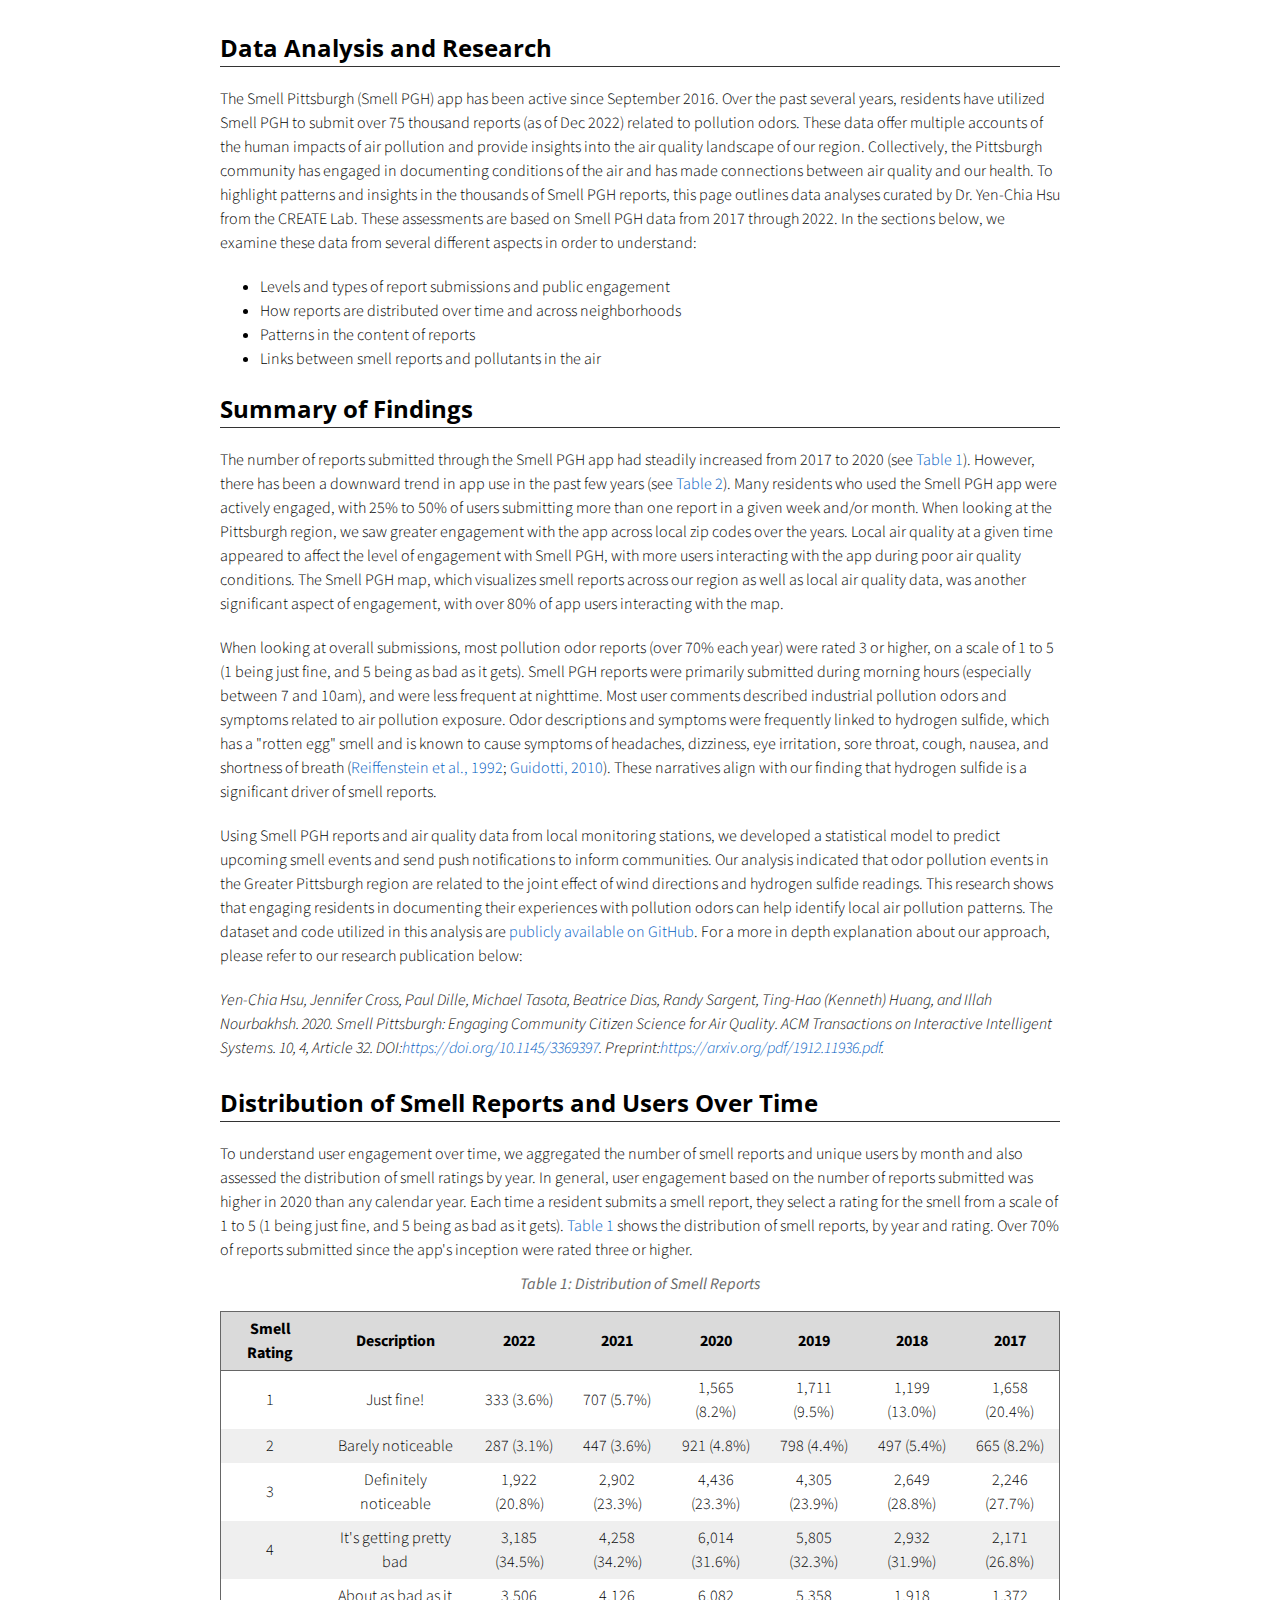
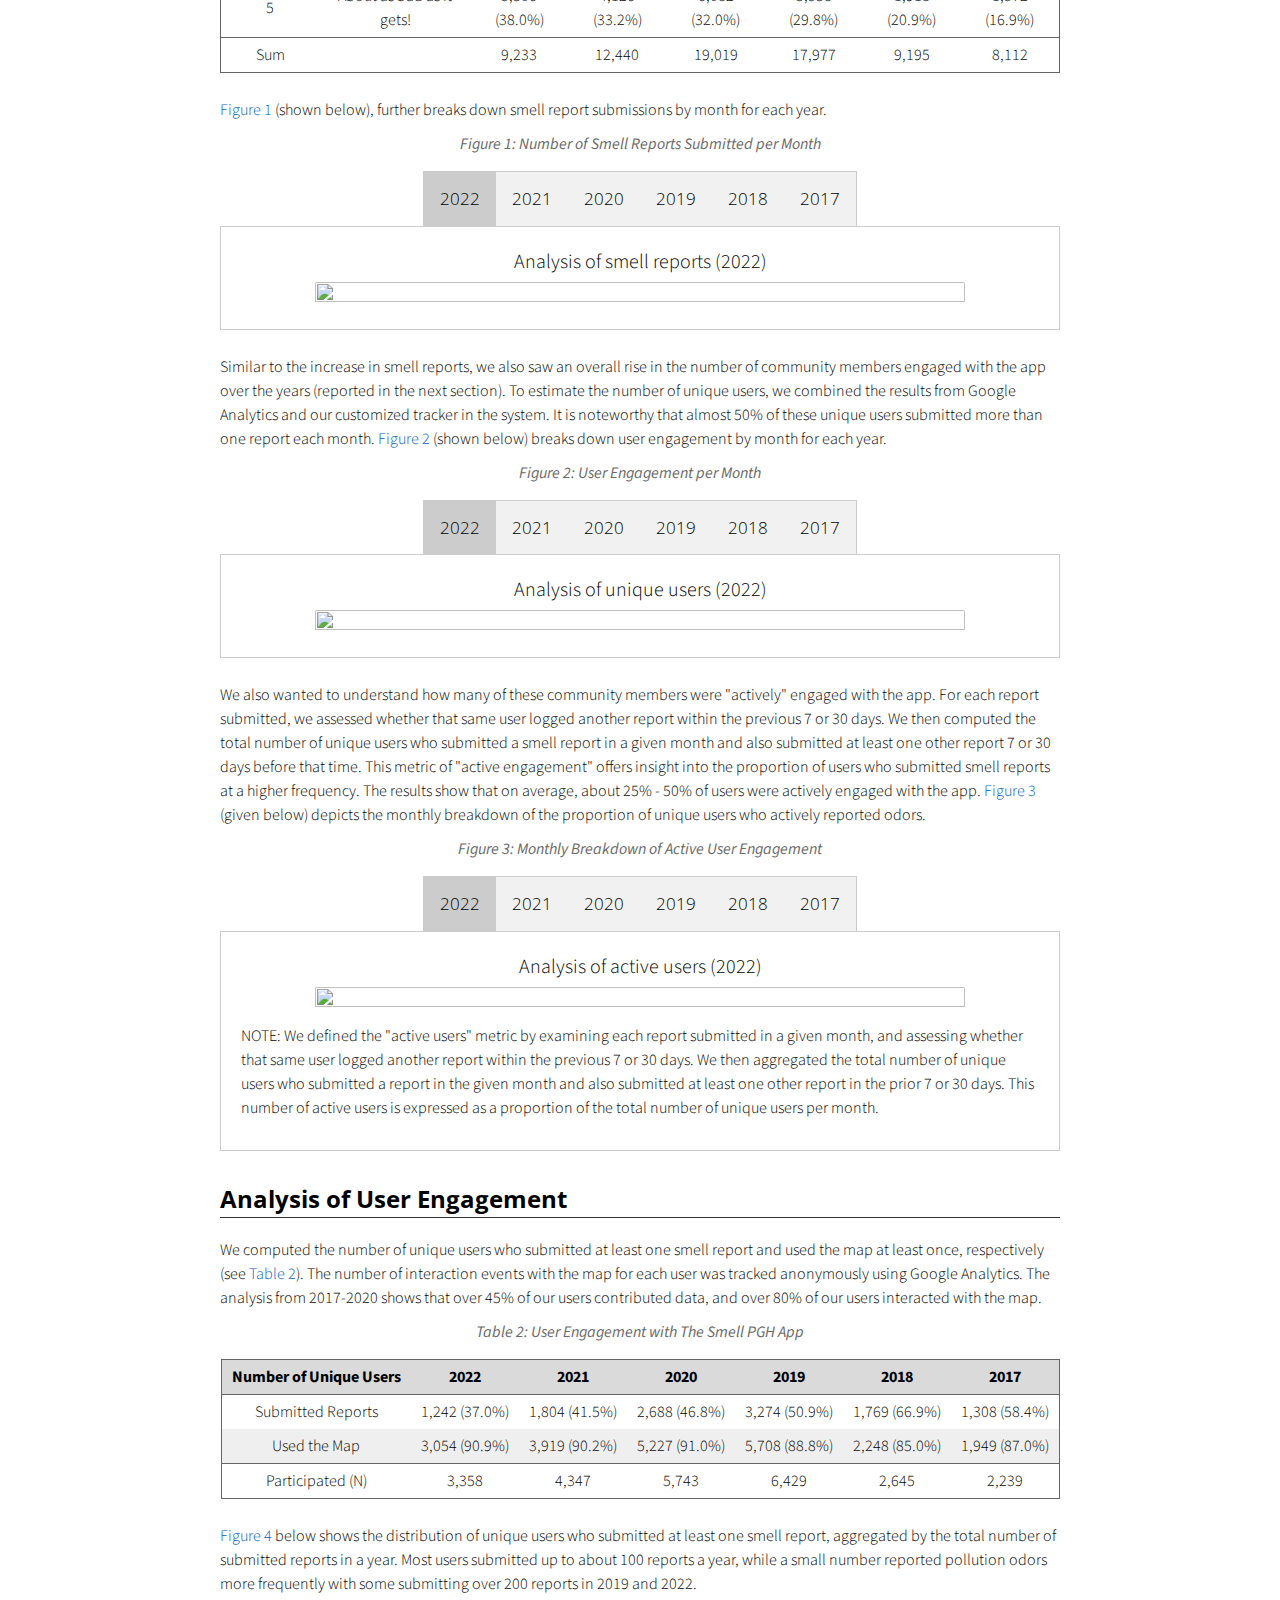
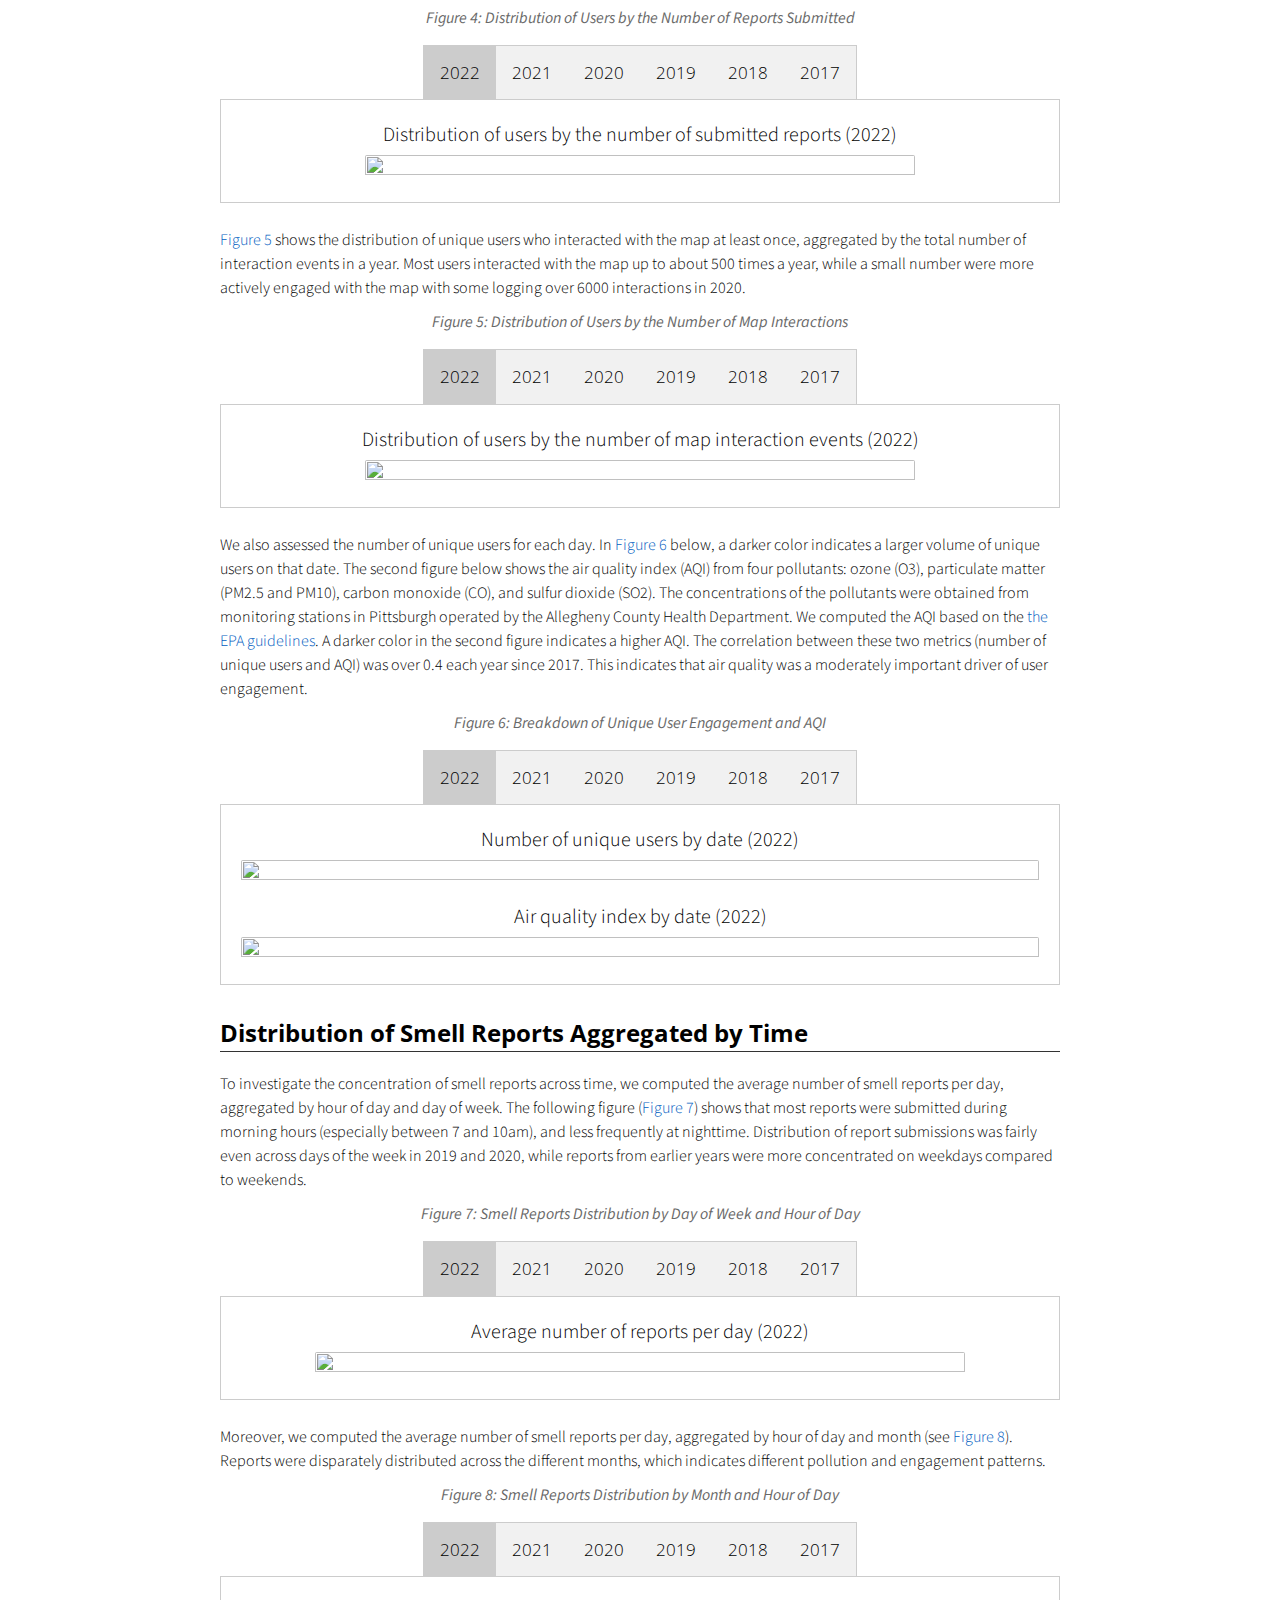
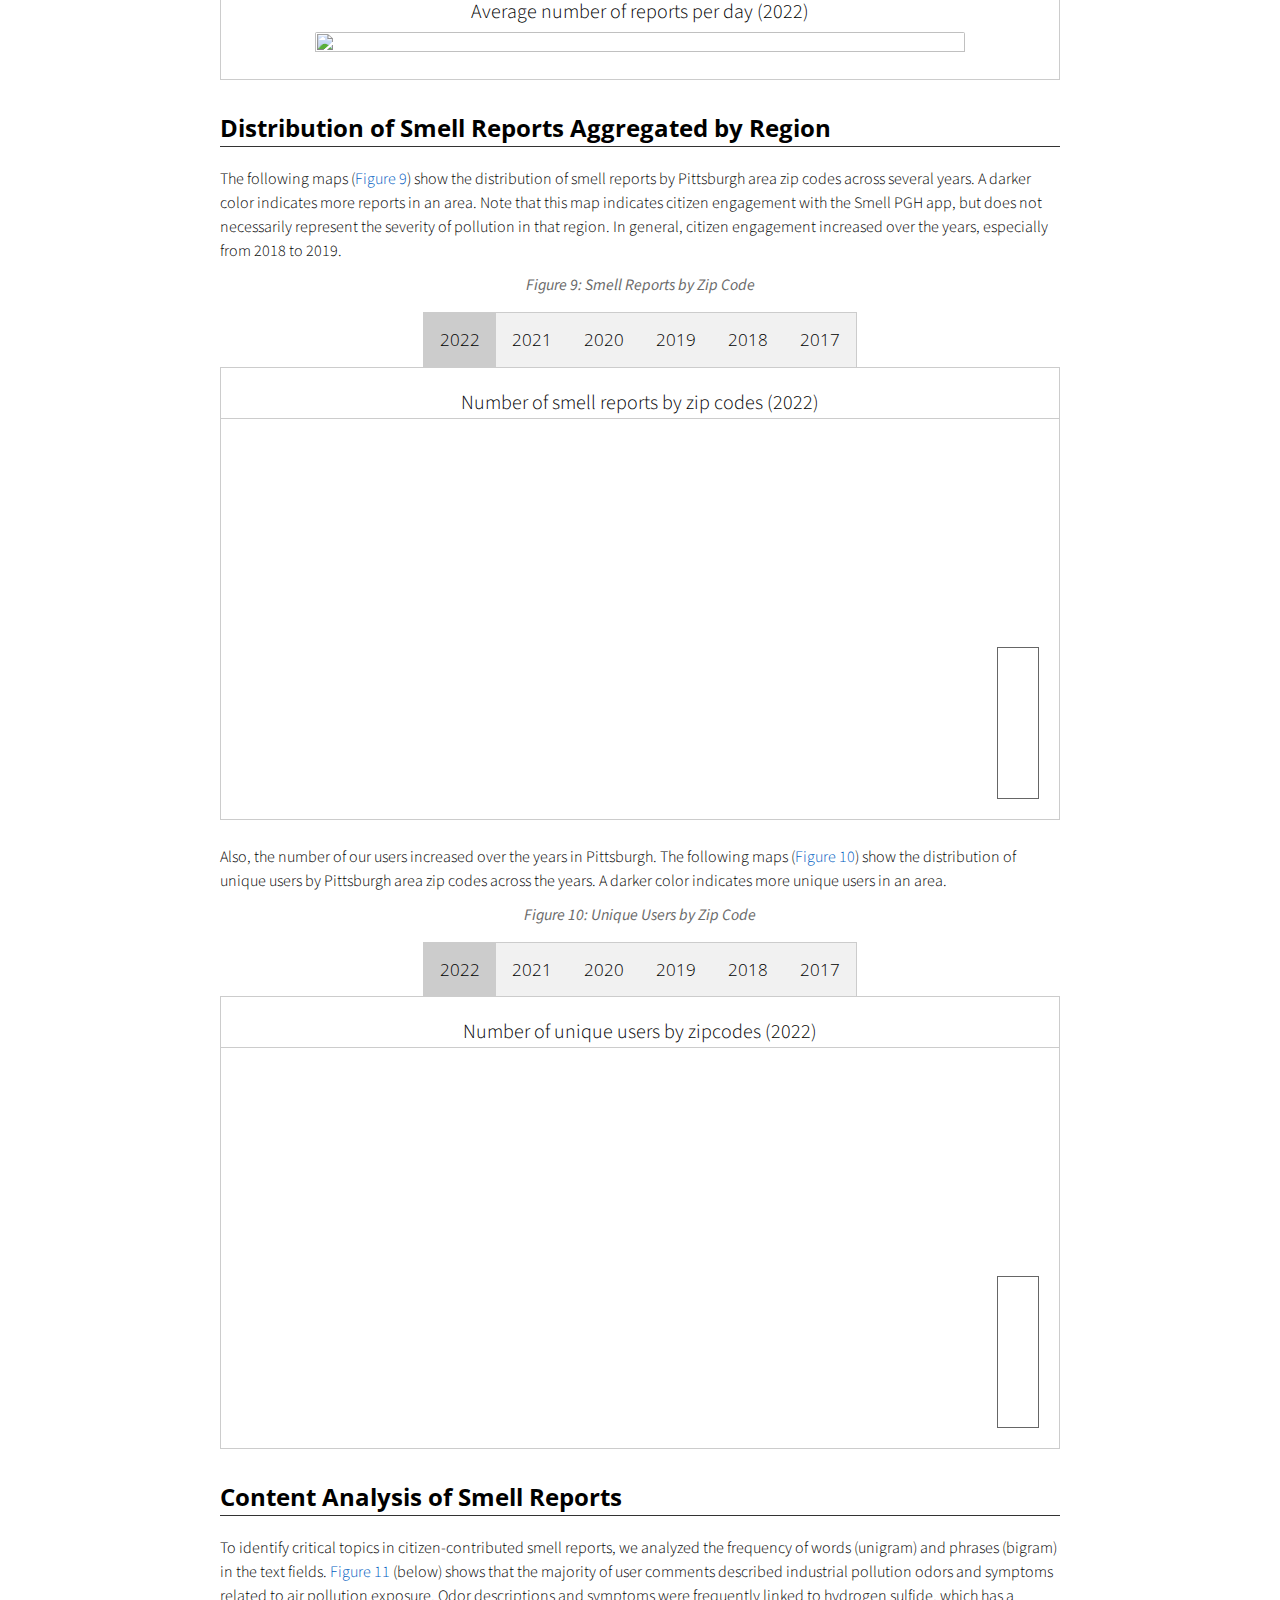
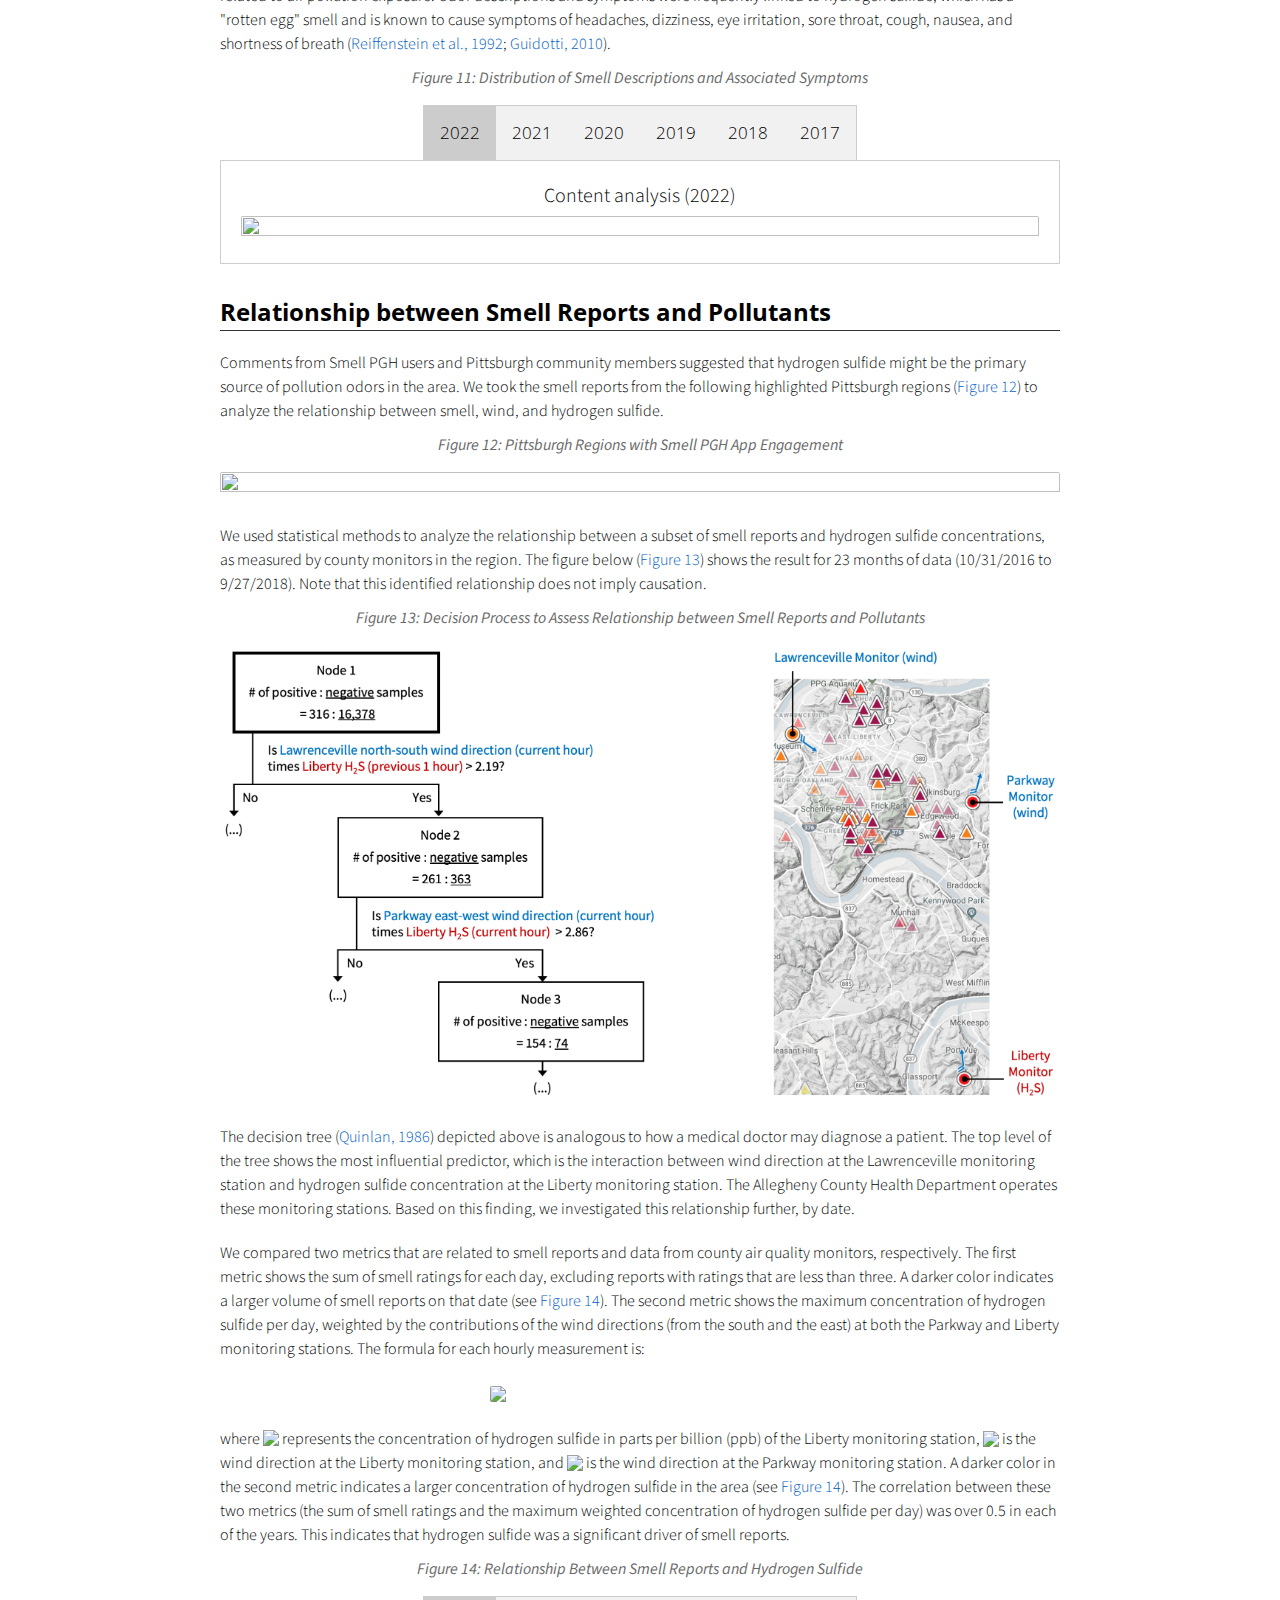
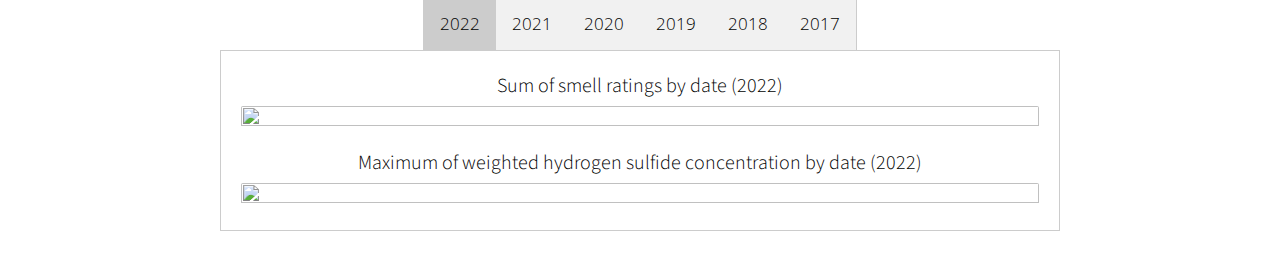
==== commit de34211b: "- Use new Google Analytics v4 tag - Update jQuery library to 3.7.0" ====
--- a/analysis.html
+++ b/analysis.html
@@ -12,7 +12,7 @@
   <link href='https://fonts.googleapis.com/css?family=Open+Sans:400,700' rel='stylesheet' type='text/css'>
   <link href='https://fonts.googleapis.com/css?family=Open+Sans+Condensed:300,700' rel='stylesheet' type='text/css'>
   <link href="https://fonts.googleapis.com/css?family=Source+Sans+Pro:400,700" rel="stylesheet">
-  <script src="https://ajax.googleapis.com/ajax/libs/jquery/3.3.1/jquery.min.js"></script>
+  <script src="https://ajax.googleapis.com/ajax/libs/jquery/3.7.0/jquery.min.js"></script>
   <script src="https://ajax.googleapis.com/ajax/libs/jqueryui/1.12.1/jquery-ui.min.js"></script>
   <script src="https://momentjs.com/downloads/moment.min.js"></script>
   <script src="https://momentjs.com/downloads/moment-timezone-with-data.min.js"></script>
@@ -31,6 +31,15 @@
       margin-bottom: 0;
     }
   </style>
+  <!-- Google tag (gtag.js) Google Analytics-->
+  <script async src="https://www.googletagmanager.com/gtag/js?id=G-KXQ0C1P9MZ"></script>
+  <script>
+    window.dataLayer = window.dataLayer || [];
+    function gtag(){dataLayer.push(arguments);}
+    gtag('js', new Date());
+
+    gtag('config', 'G-KXQ0C1P9MZ');
+  </script>
 </head>
 
 <body>
@@ -43,52 +52,62 @@
             <h2>Data Analysis and Research</h2>
             <hr>
             <p class="text">
-              The Smell Pittsburgh (Smell PGH) app has been active since September 2016.
-              Over the past 3+ years, residents have utilized Smell PGH to submit over 40 thousand reports (as of May 2020) related to pollution odors.
-              These data offer multiple accounts of the human impacts of air pollution and provide insights into the air quality landscape of our region.
-              Collectively, the Pittsburgh community has engaged in documenting conditions of the air and has made connections between air quality and our health.
-              To highlight patterns and insights in the thousands of Smell PGH reports, this page outlines data analyses curated by Dr. Yen-Chia Hsu from the CREATE Lab.
-              These assessments are based on three full years of Smell PGH data from 2017, 2018, and 2019.
+              The Smell Pittsburgh (Smell PGH) app has been active since September 2016. 
+              Over the past several years, residents have utilized Smell PGH to submit over 75 thousand reports (as of Dec 2022) related to pollution odors. 
+              These data offer multiple accounts of the human impacts of air pollution and provide insights into the air quality landscape of our region. 
+              Collectively, the Pittsburgh community has engaged in documenting conditions of the air and has made connections between air quality and our health. 
+              To highlight patterns and insights in the thousands of Smell PGH reports, this page outlines data analyses curated by Dr. Yen-Chia Hsu from the CREATE Lab. 
+              These assessments are based on Smell PGH data from 2017 through 2022. 
               In the sections below, we examine these data from several different aspects in order to understand:
             </p>
             <ul>
               <li>Levels and types of report submissions and public engagement</li>
-              <li>How reports are distributed over time and neighborhood</li>
+              <li>How reports are distributed over time and across neighborhoods</li>
               <li>Patterns in the content of reports</li>
               <li>Links between smell reports and pollutants in the air</li>
             </ul>
             <h2>Summary of Findings</h2>
             <hr>
             <p class="text">
-              Use of the app in 2019 (17,974 reports, 6,406 users) was significantly higher than in 2018 (9,195 reports, 2,645 users) and in 2017 (8,112 reports, 2,237 users).
-              Most residents who use the Smell PGH app were actively engaged, submitting more than one report in a given week and/or month.
-              When looking at the Pittsburgh region, we saw greater engagement with the app across local zip codes over the three years spanning 2017 through 2019.
-              Local air quality at a given time somewhat affected the level of engagement with Smell PGH, with more users interacting with the app during poor air quality conditions.
+              The number of reports submitted through the Smell PGH app had steadily increased from 2017 to 2020 (see <a href="#table1">Table 1</a>). 
+              However, there has been a downward trend in app use in the past few years (see <a href="#table2">Table 2</a>).
+              Many residents who used the Smell PGH app were actively engaged, with 25% to 50% of users submitting more than one report in a given week and/or month. 
+              When looking at the Pittsburgh region, we saw greater engagement with the app across local zip codes over the years. 
+              Local air quality at a given time appeared to affect the level of engagement with Smell PGH, with more users interacting with the app during poor air quality conditions. 
               The Smell PGH map, which visualizes smell reports across our region as well as local air quality data, was another significant aspect of engagement, with over 80% of app users interacting with the map.
             </p>
             <p class="text">
-              When looking at overall submissions, most reports (over 70% in all three years) rate the pollution odor 3 or worse, on a scale of 1 to 5 (1 being just fine, and 5 being as bad as it gets).
-              Smell PGH reports were primarily submitted during morning hours, and rarely at nighttime, and most user comments described industrial pollution odors and symptoms related to air pollution exposure.
-              Odor descriptions and symptoms were frequently linked to hydrogen sulfide, which has a "rotten egg" smell and is known to cause symptoms of headaches, dizziness, eye irritation, sore throat, cough, nausea, and shortness of breath
-              (<a href="https://doi.org/10.1146/annurev.pa.32.040192.000545" target="_blank">Reiffenstein et al., 1992</a>; <a href="https://doi.org/10.1177/1091581810384882" target="_blank">Guidotti, 2010</a>).
-              These narratives align with our finding that hydrogen sulfide was a significant driver of smell reports in the three years from 2017 through 2019.
-            </p>
-            <p class="text">
-              Using Smell PGH reports and air quality data from local monitoring stations, we developed a statistical model to predict upcoming smell events and send push notifications to inform communities.
-              Our analysis indicated that odor pollution events in the Greater Pittsburgh region are related to the joint effect of wind directions and hydrogen sulfide readings.
-              This research shows that engaging residents in documenting their experiences with pollution odors can help identify local air pollution patterns.
-              For a more indepth report, please refer to our research publication, which can be downloaded <a href="https://arxiv.org/pdf/1810.11143.pdf" target="_blank">here</a>.
-              The dataset and code utilized in this paper are <a href="https://github.com/CMU-CREATE-Lab/smell-pittsburgh-prediction" target="_blank">publicly available on GitHub</a>.
-              The full citation of the research is shown below:
-            </p>
-            <p class="text">
-              <i>Yen-Chia Hsu, Jennifer Cross, Paul Dille, Michael Tasota, Beatrice Dias, Randy Sargent, Ting-Hao (Kenneth) Huang, and Illah Nourbakhsh. 2019. Smell Pittsburgh: community-empowered mobile smell reporting system. In Proceedings of the 24th International Conference on Intelligent User Interfaces (IUI '19). ACM, New York, NY, USA, 65-79. DOI: <a class="break-long-url" href="https://doi.org/10.1145/3301275.3302293" target="_blank">https://doi.org/10.1145/3301275.3302293</a></i>
+              When looking at overall submissions, most pollution odor reports (over 70% each year) were rated 3 or higher, on a scale of 1 to 5 (1 being just fine, and 5 being as bad as it gets). 
+              Smell PGH reports were primarily submitted during morning hours (especially between 7 and 10am), and were less frequent at nighttime. 
+              Most user comments described industrial pollution odors and symptoms related to air pollution exposure. 
+              Odor descriptions and symptoms were frequently linked to hydrogen sulfide, which has a "rotten egg" smell and is known to cause symptoms of headaches, dizziness, eye irritation, sore throat, cough, nausea, and shortness of breath 
+              (<a href="https://doi.org/10.1146/annurev.pa.32.040192.000545" target="_blank">Reiffenstein et al., 1992</a>; <a href="https://doi.org/10.1177/1091581810384882" target="_blank">Guidotti, 2010</a>). 
+              These narratives align with our finding that hydrogen sulfide is a significant driver of smell reports.
+            </p>
+            <p class="text">
+              Using Smell PGH reports and air quality data from local monitoring stations, we developed a statistical model to predict upcoming smell events and send push notifications to inform communities. 
+              Our analysis indicated that odor pollution events in the Greater Pittsburgh region are related to the joint effect of wind directions and hydrogen sulfide readings. 
+              This research shows that engaging residents in documenting their experiences with pollution odors can help identify local air pollution patterns. 
+              The dataset and code utilized in this analysis are <a href="https://github.com/CMU-CREATE-Lab/smell-pittsburgh-prediction" target="_blank">publicly available on GitHub</a>. 
+              For a more in depth explanation about our approach, please refer to our research publication below:
+            </p>
+            <p class="text">
+              <i>
+                Yen-Chia Hsu, Jennifer Cross, Paul Dille, Michael Tasota, Beatrice Dias, Randy Sargent, Ting-Hao (Kenneth) Huang, and Illah Nourbakhsh. 2020.
+                Smell Pittsburgh: Engaging Community Citizen Science for Air Quality.
+                ACM Transactions on Interactive Intelligent Systems. 10, 4, Article 32.
+                DOI:<a href="https://doi.org/10.1145/3369397" target="_blank">https://doi.org/10.1145/3369397</a>.
+                Preprint:<a href="https://arxiv.org/pdf/1912.11936.pdf" target="_blank">https://arxiv.org/pdf/1912.11936.pdf</a>.
+              </i>
             </p>
             <!-- <div class="custom-tab">
               <div class="custom-tab-menu center">
-                <a class="custom-tab-menu-item active" data-content="2019">2019</a>
-                <a class="custom-tab-menu-item" data-content="2018">2018</a>
-                <a class="custom-tab-menu-item" data-content="2017">2017</a>
+                <a class="custom-tab-menu-item active" data-content="2020">2020</a>
+                <a class="custom-tab-menu-item" data-content="2019">2019</a>
+                <a class="custom-tab-menu-item" data-content="2018">2018</a>
+                <a class="custom-tab-menu-item" data-content="2017">2017</a>
+              </div>
+              <div class="custom-tab-content" data-content="2020">
               </div>
               <div class="custom-tab-content" data-content="2019">
               </div>
@@ -97,50 +116,26 @@
               <div class="custom-tab-content" data-content="2017">
               </div>
             </div> -->
-            <!----------------------------------------------------------------------------------->
+            <!-------------------------------------------------------------------------------->
             <h2 class="add-top-margin">Distribution of Smell Reports and Users Over Time</h2>
             <hr>
             <p class="text">
-              To understand user engagement over time, we aggregated the number of smell reports and unique users by month (for 2017, 2018, and 2019), and also assessed the distribution of smell ratings by year.
-              In general, user engagement (based on number of reports submitted) in 2019 (17,974 reports) was significantly higher than in 2018 (9,195 reports) and in 2017 (8,112 reports).
-              The figure below shows the number of smell reports submitted per month for the three years 2017 through 2019.
-            </p>
-            <div class="custom-tab">
-              <div class="custom-tab-menu center">
-                <a class="custom-tab-menu-item active" data-content="2019">2019</a>
-                <a class="custom-tab-menu-item" data-content="2018">2018</a>
-                <a class="custom-tab-menu-item" data-content="2017">2017</a>
-              </div>
-              <div class="custom-tab-content" data-content="2019">
-                <p class="text text-center graph-title">
-                  Analysis of smell reports (2019)
-                </p>
-                <a class="image center add-top-margin-small" style="max-width: 650px;" href="img/all_smell_2019.png"><img src="img/all_smell_2019.png"></a>
-              </div>
-              <div class="custom-tab-content" data-content="2018">
-                <p class="text text-center graph-title">
-                  Analysis of smell reports (2018)
-                </p>
-                <a class="image center add-top-margin-small" style="max-width: 650px;" href="img/all_smell_2018.png"><img src="img/all_smell_2018.png"></a>
-              </div>
-              <div class="custom-tab-content" data-content="2017">
-                <p class="text text-center graph-title">
-                  Analysis of smell reports (2017)
-                </p>
-                <a class="image center add-top-margin-small" style="max-width: 650px;" href="img/all_smell_2017.png"><img src="img/all_smell_2017.png"></a>
-              </div>
-            </div>
-            <p class="text">
-              Each time a resident submits a smell report, they select a rating for the smell from a scale of 1 to 5.
-              The following table shows the distribution of smell report ratings for the years 2017, 2018, and 2019.
-              Most reports submitted were rated higher than two, especially in 2019.
-            </p>
+              To understand user engagement over time, we aggregated the number of smell reports and unique users by month and also assessed the distribution of smell ratings by year. 
+              In general, user engagement based on the number of reports submitted was higher in 2020 than any calendar year. 
+              Each time a resident submits a smell report, they select a rating for the smell from a scale of 1 to 5 (1 being just fine, and 5 being as bad as it gets). 
+              <a href="#table1">Table 1</a> shows the distribution of smell reports, by year and rating. Over 70% of reports submitted since the app's inception were rated three or higher.
+            </p>
+            <!--To update this table, see the table in the "smell_pgh_tracker/smell_hist.csv" file-->
+            <div id="table1" style="text-align: center; color: dimgray"><i><b>Table 1: Distribution of Smell Reports</b></i></div>
             <div class="custom-table-container center">
               <table class="custom-table">
                 <thead>
                   <tr class="bg-color-gray">
                     <th class="text-center">Smell Rating</th>
                     <th class="text-center">Description</th>
+                    <th class="text-center">2022</th>
+                    <th class="text-center">2021</th>
+                    <th class="text-center">2020</th>
                     <th class="text-center">2019</th>
                     <th class="text-center">2018</th>
                     <th class="text-center">2017</th>
@@ -150,6 +145,9 @@
                   <tr>
                     <td class="text-center">1</td>
                     <td class="text-center">Just fine!</td>
+                    <td class="text-center">333 (3.6%)</td>
+                    <td class="text-center">707 (5.7%)</td>
+                    <td class="text-center">1,565 (8.2%)</td>
                     <td class="text-center">1,711 (9.5%)</td>
                     <td class="text-center">1,199 (13.0%)</td>
                     <td class="text-center">1,658 (20.4%)</td>
@@ -157,6 +155,9 @@
                   <tr class="bg-color-light-gray">
                     <td class="text-center">2</td>
                     <td class="text-center">Barely noticeable</td>
+                    <td class="text-center">287 (3.1%)</td>
+                    <td class="text-center">447 (3.6%)</td>
+                    <td class="text-center">921 (4.8%)</td>
                     <td class="text-center">798 (4.4%)</td>
                     <td class="text-center">497 (5.4%)</td>
                     <td class="text-center">665 (8.2%)</td>
@@ -164,6 +165,9 @@
                   <tr>
                     <td class="text-center">3</td>
                     <td class="text-center">Definitely noticeable</td>
+                    <td class="text-center">1,922 (20.8%)</td>
+                    <td class="text-center">2,902 (23.3%)</td>
+                    <td class="text-center">4,436 (23.3%)</td>
                     <td class="text-center">4,305 (23.9%)</td>
                     <td class="text-center">2,649 (28.8%)</td>
                     <td class="text-center">2,246 (27.7%)</td>
@@ -171,14 +175,20 @@
                   <tr class="bg-color-light-gray">
                     <td class="text-center">4</td>
                     <td class="text-center">It's getting pretty bad</td>
-                    <td class="text-center">5,804 (32.3%)</td>
+                    <td class="text-center">3,185 (34.5%)</td>
+                    <td class="text-center">4,258 (34.2%)</td>
+                    <td class="text-center">6,014 (31.6%)</td>
+                    <td class="text-center">5,805 (32.3%)</td>
                     <td class="text-center">2,932 (31.9%)</td>
                     <td class="text-center">2,171 (26.8%)</td>
                   </tr>
                   <tr>
                     <td class="text-center">5</td>
                     <td class="text-center">About as bad as it gets!</td>
-                    <td class="text-center">5,356 (29.8%)</td>
+                    <td class="text-center">3,506 (38.0%)</td>
+                    <td class="text-center">4,126 (33.2%)</td>
+                    <td class="text-center">6,082 (32.0%)</td>
+                    <td class="text-center">5,358 (29.8%)</td>
                     <td class="text-center">1,918 (20.9%)</td>
                     <td class="text-center">1,372 (16.9%)</td>
                   </tr>
@@ -187,7 +197,10 @@
                   <tr>
                     <td class="text-center">Sum</td>
                     <td class="text-center"></td>
-                    <td class="text-center">17,974</td>
+                    <td class="text-center">9,233</td>
+                    <td class="text-center">12,440</td>
+                    <td class="text-center">19,019</td>
+                    <td class="text-center">17,977</td>
                     <td class="text-center">9,195</td>
                     <td class="text-center">8,112</td>
                   </tr>
@@ -195,98 +208,214 @@
               </table>
             </div>
             <p class="text">
-              Similar to the increase in smell reports, we also saw an overall rise in the number of community members engaged with the app from 2017 to 2019 (6,406 unique users in 2019, 2,645 unique users in 2018, and 2,237 unique users in 2017).
-              To estimate the number of unique users, we combined the results from Google Analytics and our customized tracker in the system.
-              It is noteworthy that almost 50% of these unique users submitted more than one report each month in all three years from 2017 through 2019.
-            </p>
-            <div class="custom-tab">
-              <div class="custom-tab-menu center">
-                <a class="custom-tab-menu-item active" data-content="2019">2019</a>
-                <a class="custom-tab-menu-item" data-content="2018">2018</a>
-                <a class="custom-tab-menu-item" data-content="2017">2017</a>
+              <a href="#figure1">Figure 1</a> (shown below), further breaks down smell report submissions by month for each year.
+            </p>
+            <!--To update this graph, see the "smell_pgh_tracker/all_smell_*.png" files and add new tabs-->
+            <div id="figure1" style="text-align: center; color: dimgray"><i><b>Figure 1: Number of Smell Reports Submitted per Month</b></i></div>
+            <div class="custom-tab">
+              <div class="custom-tab-menu center">
+                <a class="custom-tab-menu-item active" data-content="2022">2022</a>
+                <a class="custom-tab-menu-item" data-content="2021">2021</a>
+                <a class="custom-tab-menu-item" data-content="2020">2020</a>
+                <a class="custom-tab-menu-item" data-content="2019">2019</a>
+                <a class="custom-tab-menu-item" data-content="2018">2018</a>
+                <a class="custom-tab-menu-item" data-content="2017">2017</a>
+              </div>
+              <div class="custom-tab-content" data-content="2022">
+                <p class="text text-center graph-title">
+                  Analysis of smell reports (2022)
+                </p>
+                <a class="image center add-top-margin-small" style="max-width: 650px;" href="smell_pgh_tracker/all_smell_2022.png"><img src="smell_pgh_tracker/all_smell_2022.png"></a>
+              </div>
+              <div class="custom-tab-content" data-content="2021">
+                <p class="text text-center graph-title">
+                  Analysis of smell reports (2021)
+                </p>
+                <a class="image center add-top-margin-small" style="max-width: 650px;" href="smell_pgh_tracker/all_smell_2021.png"><img src="smell_pgh_tracker/all_smell_2021.png"></a>
+              </div>
+              <div class="custom-tab-content" data-content="2020">
+                <p class="text text-center graph-title">
+                  Analysis of smell reports (2020)
+                </p>
+                <a class="image center add-top-margin-small" style="max-width: 650px;" href="smell_pgh_tracker/all_smell_2020.png"><img src="smell_pgh_tracker/all_smell_2020.png"></a>
               </div>
               <div class="custom-tab-content" data-content="2019">
                 <p class="text text-center graph-title">
+                  Analysis of smell reports (2019)
+                </p>
+                <a class="image center add-top-margin-small" style="max-width: 650px;" href="smell_pgh_tracker/all_smell_2019.png"><img src="smell_pgh_tracker/all_smell_2019.png"></a>
+              </div>
+              <div class="custom-tab-content" data-content="2018">
+                <p class="text text-center graph-title">
+                  Analysis of smell reports (2018)
+                </p>
+                <a class="image center add-top-margin-small" style="max-width: 650px;" href="smell_pgh_tracker/all_smell_2018.png"><img src="smell_pgh_tracker/all_smell_2018.png"></a>
+              </div>
+              <div class="custom-tab-content" data-content="2017">
+                <p class="text text-center graph-title">
+                  Analysis of smell reports (2017)
+                </p>
+                <a class="image center add-top-margin-small" style="max-width: 650px;" href="smell_pgh_tracker/all_smell_2017.png"><img src="smell_pgh_tracker/all_smell_2017.png"></a>
+              </div>
+            </div>
+            <p class="text">
+              Similar to the increase in smell reports, we also saw an overall rise in the number of community members engaged with the app over the years (reported in the next section). 
+              To estimate the number of unique users, we combined the results from Google Analytics and our customized tracker in the system. 
+              It is noteworthy that almost 50% of these unique users submitted more than one report each month. 
+              <a href="#figure2">Figure 2</a> (shown below) breaks down user engagement by month for each year.
+            </p>
+            <!--To update this graph, see the "smell_pgh_tracker/all_smell_user_*.png" files and add new tabs-->
+            <div id="figure2" style="text-align: center; color: dimgray"><i><b>Figure 2: User Engagement per Month</b></i></div>
+            <div class="custom-tab">
+              <div class="custom-tab-menu center">
+                <a class="custom-tab-menu-item active" data-content="2022">2022</a>
+                <a class="custom-tab-menu-item" data-content="2021">2021</a>
+                <a class="custom-tab-menu-item" data-content="2020">2020</a>
+                <a class="custom-tab-menu-item" data-content="2019">2019</a>
+                <a class="custom-tab-menu-item" data-content="2018">2018</a>
+                <a class="custom-tab-menu-item" data-content="2017">2017</a>
+              </div>
+              <div class="custom-tab-content" data-content="2022">
+                <p class="text text-center graph-title">
+                  Analysis of unique users (2022)
+                </p>
+                <a class="image center add-top-margin-small" style="max-width: 650px;" href="smell_pgh_tracker/all_smell_user_2022.png"><img src="smell_pgh_tracker/all_smell_user_2022.png"></a>
+              </div>
+              <div class="custom-tab-content" data-content="2021">
+                <p class="text text-center graph-title">
+                  Analysis of unique users (2021)
+                </p>
+                <a class="image center add-top-margin-small" style="max-width: 650px;" href="smell_pgh_tracker/all_smell_user_2021.png"><img src="smell_pgh_tracker/all_smell_user_2021.png"></a>
+              </div>
+              <div class="custom-tab-content" data-content="2020">
+                <p class="text text-center graph-title">
+                  Analysis of unique users (2020)
+                </p>
+                <a class="image center add-top-margin-small" style="max-width: 650px;" href="smell_pgh_tracker/all_smell_user_2020.png"><img src="smell_pgh_tracker/all_smell_user_2020.png"></a>
+              </div>
+              <div class="custom-tab-content" data-content="2019">
+                <p class="text text-center graph-title">
                   Analysis of unique users (2019)
                 </p>
-                <a class="image center add-top-margin-small" style="max-width: 650px;" href="img/all_smell_user_2019.png"><img src="img/all_smell_user_2019.png"></a>
+                <a class="image center add-top-margin-small" style="max-width: 650px;" href="smell_pgh_tracker/all_smell_user_2019.png"><img src="smell_pgh_tracker/all_smell_user_2019.png"></a>
               </div>
               <div class="custom-tab-content" data-content="2018">
                 <p class="text text-center graph-title">
                   Analysis of unique users (2018)
                 </p>
-                <a class="image center add-top-margin-small" style="max-width: 650px;" href="img/all_smell_user_2018.png"><img src="img/all_smell_user_2018.png"></a>
+                <a class="image center add-top-margin-small" style="max-width: 650px;" href="smell_pgh_tracker/all_smell_user_2018.png"><img src="smell_pgh_tracker/all_smell_user_2018.png"></a>
               </div>
               <div class="custom-tab-content" data-content="2017">
                 <p class="text text-center graph-title">
                   Analysis of unique users (2017)
                 </p>
-                <a class="image center add-top-margin-small" style="max-width: 650px;" href="img/all_smell_user_2017.png"><img src="img/all_smell_user_2017.png"></a>
-              </div>
-            </div>
-            <p class="text">
-              We also wanted to understand how many of these community members were "actively" engaged with the app.
-              For each report submitted, we assessed whether that same user logged another report within the previous 7 or 30 days.
-              We then computed the total number of unique users who submitted a smell report in a given month and also submitted at least one other report 7 or 30 days before that time.
-            </p>
-            <p class="text">
-              This metric of "active engagement" offers insight into the proportion of users who submitted smell reports at a higher frequency.
-              The results show that on average, about 40% - 50% of users were actively engaged with the app.
-              Below is the monthly breakdown of the proportion of unique users who actively reported odors.
-            </p>
-            <div class="custom-tab">
-              <div class="custom-tab-menu center">
-                <a class="custom-tab-menu-item active" data-content="2019">2019</a>
-                <a class="custom-tab-menu-item" data-content="2018">2018</a>
-                <a class="custom-tab-menu-item" data-content="2017">2017</a>
+                <a class="image center add-top-margin-small" style="max-width: 650px;" href="smell_pgh_tracker/all_smell_user_2017.png"><img src="smell_pgh_tracker/all_smell_user_2017.png"></a>
+              </div>
+            </div>
+            <p class="text">
+              We also wanted to understand how many of these community members were "actively" engaged with the app. 
+              For each report submitted, we assessed whether that same user logged another report within the previous 7 or 30 days. 
+              We then computed the total number of unique users who submitted a smell report in a given month and also submitted at least one other report 7 or 30 days before that time. 
+              This metric of "active engagement" offers insight into the proportion of users who submitted smell reports at a higher frequency. 
+              The results show that on average, about 25% - 50% of users were actively engaged with the app. 
+              <a href="#figure3">Figure 3</a> (given below) depicts the monthly breakdown of the proportion of unique users who actively reported odors.
+            </p>
+            <!--To update this graph, see the "smell_pgh_tracker/all_smell_time_diff_*.png" files and add new tabs-->
+            <div id="figure3" style="text-align: center; color: dimgray"><i><b>Figure 3: Monthly Breakdown of Active User Engagement</b></i></div>
+            <div class="custom-tab">
+              <div class="custom-tab-menu center">
+                <a class="custom-tab-menu-item active" data-content="2022">2022</a>
+                <a class="custom-tab-menu-item" data-content="2021">2021</a>
+                <a class="custom-tab-menu-item" data-content="2020">2020</a>
+                <a class="custom-tab-menu-item" data-content="2019">2019</a>
+                <a class="custom-tab-menu-item" data-content="2018">2018</a>
+                <a class="custom-tab-menu-item" data-content="2017">2017</a>
+              </div>
+              <div class="custom-tab-content" data-content="2022">
+                <p class="text text-center graph-title">
+                  Analysis of active users (2022)
+                </p>
+                <a class="image center add-top-margin-small" style="max-width: 650px;" href="smell_pgh_tracker/all_smell_time_diff_2022.png"><img src="smell_pgh_tracker/all_smell_time_diff_2022.png"></a>
+                <p class="text">
+                  NOTE: We defined the "active users" metric by examining each report submitted in a given month, and assessing whether that same user logged another report within the previous 7 or 30 days.
+                  We then aggregated the total number of unique users who submitted a report in the given month and also submitted at least one other report in the prior 7 or 30 days.
+                  This number of active users is expressed as a proportion of the total number of unique users per month.
+                </p>
+              </div>
+              <div class="custom-tab-content" data-content="2021">
+                <p class="text text-center graph-title">
+                  Analysis of active users (2021)
+                </p>
+                <a class="image center add-top-margin-small" style="max-width: 650px;" href="smell_pgh_tracker/all_smell_time_diff_2021.png"><img src="smell_pgh_tracker/all_smell_time_diff_2021.png"></a>
+                <p class="text">
+                  NOTE: We defined the "active users" metric by examining each report submitted in a given month, and assessing whether that same user logged another report within the previous 7 or 30 days.
+                  We then aggregated the total number of unique users who submitted a report in the given month and also submitted at least one other report in the prior 7 or 30 days.
+                  This number of active users is expressed as a proportion of the total number of unique users per month.
+                </p>
+              </div>
+              <div class="custom-tab-content" data-content="2020">
+                <p class="text text-center graph-title">
+                  Analysis of active users (2020)
+                </p>
+                <a class="image center add-top-margin-small" style="max-width: 650px;" href="smell_pgh_tracker/all_smell_time_diff_2020.png"><img src="smell_pgh_tracker/all_smell_time_diff_2020.png"></a>
+                <p class="text">
+                  NOTE: We defined the "active users" metric by examining each report submitted in a given month, and assessing whether that same user logged another report within the previous 7 or 30 days. 
+                  We then aggregated the total number of unique users who submitted a report in the given month and also submitted at least one other report in the prior 7 or 30 days. 
+                  This number of active users is expressed as a proportion of the total number of unique users per month.
+                </p>
               </div>
               <div class="custom-tab-content" data-content="2019">
                 <p class="text text-center graph-title">
                   Analysis of active users (2019)
                 </p>
-                <a class="image center add-top-margin-small" style="max-width: 650px;" href="img/all_smell_time_diff_2019.png"><img src="img/all_smell_time_diff_2019.png"></a>
+                <a class="image center add-top-margin-small" style="max-width: 650px;" href="smell_pgh_tracker/all_smell_time_diff_2019.png"><img src="smell_pgh_tracker/all_smell_time_diff_2019.png"></a>
                 <p class="text">
-                  NOTE: Our metric of "active users" was determined by examining each report submitted in a given month, and assessing whether that same user logged another report within the previous 7 or 30 days.
-                  We then aggregated the total number of unique users who submitted a report in the given month and also submitted at least one other report in the prior 7 or 30 days.
-                  This number of active users is expressed as a proportion of the total number of unique users in each month.
+                  NOTE: We defined the "active users" metric by examining each report submitted in a given month, and assessing whether that same user logged another report within the previous 7 or 30 days. 
+                  We then aggregated the total number of unique users who submitted a report in the given month and also submitted at least one other report in the prior 7 or 30 days. 
+                  This number of active users is expressed as a proportion of the total number of unique users per month.
                 </p>
               </div>
               <div class="custom-tab-content" data-content="2018">
                 <p class="text text-center graph-title">
                   Analysis of active users (2018)
                 </p>
-                <a class="image center add-top-margin-small" style="max-width: 650px;" href="img/all_smell_time_diff_2018.png"><img src="img/all_smell_time_diff_2018.png"></a>
+                <a class="image center add-top-margin-small" style="max-width: 650px;" href="smell_pgh_tracker/all_smell_time_diff_2018.png"><img src="smell_pgh_tracker/all_smell_time_diff_2018.png"></a>
                 <p class="text">
-                  NOTE: Our metric of "active users" was determined by examining each report submitted in a given month, and assessing whether that same user logged another report within the previous 7 or 30 days.
-                  We then aggregated the total number of unique users who submitted a report in the given month and also submitted at least one other report in the prior 7 or 30 days.
-                  This number of active users is expressed as a proportion of the total number of unique users in each month.
+                  NOTE: We defined the "active users" metric by examining each report submitted in a given month, and assessing whether that same user logged another report within the previous 7 or 30 days. 
+                  We then aggregated the total number of unique users who submitted a report in the given month and also submitted at least one other report in the prior 7 or 30 days. 
+                  This number of active users is expressed as a proportion of the total number of unique users per month.
                 </p>
               </div>
               <div class="custom-tab-content" data-content="2017">
                 <p class="text text-center graph-title">
                   Analysis of active users (2017)
                 </p>
-                <a class="image center add-top-margin-small" style="max-width: 650px;" href="img/all_smell_time_diff_2017.png"><img src="img/all_smell_time_diff_2017.png"></a>
+                <a class="image center add-top-margin-small" style="max-width: 650px;" href="smell_pgh_tracker/all_smell_time_diff_2017.png"><img src="smell_pgh_tracker/all_smell_time_diff_2017.png"></a>
                 <p class="text">
-                  NOTE: Our metric of "active users" was determined by examining each report submitted in a given month, and assessing whether that same user logged another report within the previous 7 or 30 days.
-                  We then aggregated the total number of unique users who submitted a report in the given month and also submitted at least one other report in the prior 7 or 30 days.
-                  This number of active users is expressed as a proportion of the total number of unique users in each month.
-                </p>
-              </div>
-            </div>
-            <!----------------------------------------------------------------------------------->
+                  NOTE: We defined the "active users" metric by examining each report submitted in a given month, and assessing whether that same user logged another report within the previous 7 or 30 days. 
+                  We then aggregated the total number of unique users who submitted a report in the given month and also submitted at least one other report in the prior 7 or 30 days. 
+                  This number of active users is expressed as a proportion of the total number of unique users per month.
+                </p>
+              </div>
+            </div>
+            <!-------------------------------------------------------------------------------->
             <h2 class="add-top-margin">Analysis of User Engagement</h2>
             <hr>
             <p class="text">
-              We computed the number of unique users who submitted at least one smell report and used the map at least once, respectively.
-              The number of interaction events with the map for each user was tracked anonymously using Google Analytics.
-              This analysis shows that over 50% of our users contributed data, and over 80% of our users interacted with the map.
-            </p>
+              We computed the number of unique users who submitted at least one smell report and used the map at least once, respectively (see <a href="#table2">Table 2</a>). 
+              The number of interaction events with the map for each user was tracked anonymously using Google Analytics. 
+              The analysis from 2017-2020 shows that over 45% of our users contributed data, and over 80% of our users interacted with the map.
+            </p>
+            <!--To update this table, see the table in the "smell_pgh_tracker/user_hist.csv" file-->
+            <div id="table2" style="text-align: center; color: dimgray"><i><b>Table 2: User Engagement with The Smell PGH App</b></i></div>
             <div class="custom-table-container center">
               <table class="custom-table">
                 <thead>
                   <tr class="bg-color-gray">
                     <th class="text-center">Number of Unique Users</th>
+                    <th class="text-center">2022</th>
+                    <th class="text-center">2021</th>
+                    <th class="text-center">2020</th>
                     <th class="text-center">2019</th>
                     <th class="text-center">2018</th>
                     <th class="text-center">2017</th>
@@ -295,207 +424,367 @@
                 <tbody>
                   <tr>
                     <td class="text-center">Submitted Reports</td>
-                    <td class="text-center">3,264 (51.0%)</td>
+                    <td class="text-center">1,242 (37.0%)</td>
+                    <td class="text-center">1,804 (41.5%)</td>
+                    <td class="text-center">2,688 (46.8%)</td>
+                    <td class="text-center">3,274 (50.9%)</td>
                     <td class="text-center">1,769 (66.9%)</td>
-                    <td class="text-center">1,307 (58.4%)</td>
+                    <td class="text-center">1,308 (58.4%)</td>
                   </tr>
                   <tr class="bg-color-light-gray">
                     <td class="text-center">Used the Map</td>
-                    <td class="text-center">5,673 (88.6%)</td>
+                    <td class="text-center">3,054 (90.9%)</td>
+                    <td class="text-center">3,919 (90.2%)</td>
+                    <td class="text-center">5,227 (91.0%)</td>
+                    <td class="text-center">5,708 (88.8%)</td>
                     <td class="text-center">2,248 (85.0%)</td>
-                    <td class="text-center">1,947 (87.0%)</td>
+                    <td class="text-center">1,949 (87.0%)</td>
                   </tr>
                 </tbody>
                 <tfoot>
                   <tr>
                     <td class="text-center">Participated (N)</td>
-                    <td class="text-center">6,406</td>
+                    <td class="text-center">3,358</td>
+                    <td class="text-center">4,347</td>
+                    <td class="text-center">5,743</td>
+                    <td class="text-center">6,429</td>
                     <td class="text-center">2,645</td>
-                    <td class="text-center">2,237</td>
+                    <td class="text-center">2,239</td>
                   </tr>
                 </tfoot>
               </table>
             </div>
             <p class="text">
-              The figure below shows the distribution of unique users who submitted at least one smell report, aggregated by the total number of submitted reports in a year.
-            </p>
-            <div class="custom-tab">
-              <div class="custom-tab-menu center">
-                <a class="custom-tab-menu-item active" data-content="2019">2019</a>
-                <a class="custom-tab-menu-item" data-content="2018">2018</a>
-                <a class="custom-tab-menu-item" data-content="2017">2017</a>
+              <a href="#figure4">Figure 4</a> below shows the distribution of unique users who submitted at least one smell report, aggregated by the total number of submitted reports in a year.
+              Most users submitted up to about 100 reports a year, while a small number reported pollution odors more frequently with some submitting over 200 reports in 2019 and 2022.
+            </p>
+            <!--To update this graph, see the "smell_pgh_tracker/all_smell_hist_user_*.png" files and add new tabs-->
+            <div id="figure4" style="text-align: center; color: dimgray"><i><b>Figure 4: Distribution of Users by the Number of Reports Submitted</b></i></div>
+            <div class="custom-tab">
+              <div class="custom-tab-menu center">
+                <a class="custom-tab-menu-item active" data-content="2022">2022</a>
+                <a class="custom-tab-menu-item" data-content="2021">2021</a>
+                <a class="custom-tab-menu-item" data-content="2020">2020</a>
+                <a class="custom-tab-menu-item" data-content="2019">2019</a>
+                <a class="custom-tab-menu-item" data-content="2018">2018</a>
+                <a class="custom-tab-menu-item" data-content="2017">2017</a>
+              </div>
+              <div class="custom-tab-content" data-content="2022">
+                <p class="text text-center graph-title">
+                  Distribution of users by the number of submitted reports (2022)
+                </p>
+                <a class="image center add-top-margin-small" style="max-width: 550px;" href="smell_pgh_tracker/all_smell_hist_user_2022.png"><img src="smell_pgh_tracker/all_smell_hist_user_2022.png"></a>
+              </div>
+              <div class="custom-tab-content" data-content="2021">
+                <p class="text text-center graph-title">
+                  Distribution of users by the number of submitted reports (2021)
+                </p>
+                <a class="image center add-top-margin-small" style="max-width: 550px;" href="smell_pgh_tracker/all_smell_hist_user_2021.png"><img src="smell_pgh_tracker/all_smell_hist_user_2021.png"></a>
+              </div>
+              <div class="custom-tab-content" data-content="2020">
+                <p class="text text-center graph-title">
+                  Distribution of users by the number of submitted reports (2020)
+                </p>
+                <a class="image center add-top-margin-small" style="max-width: 550px;" href="smell_pgh_tracker/all_smell_hist_user_2020.png"><img src="smell_pgh_tracker/all_smell_hist_user_2020.png"></a>
               </div>
               <div class="custom-tab-content" data-content="2019">
                 <p class="text text-center graph-title">
                   Distribution of users by the number of submitted reports (2019)
                 </p>
-                <a class="image center add-top-margin-small" style="max-width: 550px;" href="img/smell_hist_user_2019.png"><img src="img/smell_hist_user_2019.png"></a>
+                <a class="image center add-top-margin-small" style="max-width: 550px;" href="smell_pgh_tracker/all_smell_hist_user_2019.png"><img src="smell_pgh_tracker/all_smell_hist_user_2019.png"></a>
               </div>
               <div class="custom-tab-content" data-content="2018">
                 <p class="text text-center graph-title">
                   Distribution of users by the number of submitted reports (2018)
                 </p>
-                <a class="image center add-top-margin-small" style="max-width: 550px;" href="img/smell_hist_user_2018.png"><img src="img/smell_hist_user_2018.png"></a>
+                <a class="image center add-top-margin-small" style="max-width: 550px;" href="smell_pgh_tracker/all_smell_hist_user_2018.png"><img src="smell_pgh_tracker/all_smell_hist_user_2018.png"></a>
               </div>
               <div class="custom-tab-content" data-content="2017">
                 <p class="text text-center graph-title">
                   Distribution of users by the number of submitted reports (2017)
                 </p>
-                <a class="image center add-top-margin-small" style="max-width: 550px;" href="img/smell_hist_user_2017.png"><img src="img/smell_hist_user_2017.png"></a>
-              </div>
-            </div>
-            <p class="text">
-              The figure below shows the distribution of unique users who interacted with the map at least once, aggregated by the total number of interaction events in a year.
-            </p>
-            <div class="custom-tab">
-              <div class="custom-tab-menu center">
-                <a class="custom-tab-menu-item active" data-content="2019">2019</a>
-                <a class="custom-tab-menu-item" data-content="2018">2018</a>
-                <a class="custom-tab-menu-item" data-content="2017">2017</a>
+                <a class="image center add-top-margin-small" style="max-width: 550px;" href="smell_pgh_tracker/all_smell_hist_user_2017.png"><img src="smell_pgh_tracker/all_smell_hist_user_2017.png"></a>
+              </div>
+            </div>
+            <p class="text">
+              <a href="#figure5">Figure 5</a> shows the distribution of unique users who interacted with the map at least once, aggregated by the total number of interaction events in a year.
+              Most users interacted with the map up to about 500 times a year, while a small number were more actively engaged with the map with some logging over 6000 interactions in 2020.
+            </p>
+            <!--To update this graph, see the "smell_pgh_tracker/all_ga_hist_user_*.png" files and add new tabs-->
+            <div id="figure5" style="text-align: center; color: dimgray"><i><b>Figure 5: Distribution of Users by the Number of Map Interactions</b></i></div>
+            <div class="custom-tab">
+              <div class="custom-tab-menu center">
+                <a class="custom-tab-menu-item active" data-content="2022">2022</a>
+                <a class="custom-tab-menu-item" data-content="2021">2021</a>
+                <a class="custom-tab-menu-item" data-content="2020">2020</a>
+                <a class="custom-tab-menu-item" data-content="2019">2019</a>
+                <a class="custom-tab-menu-item" data-content="2018">2018</a>
+                <a class="custom-tab-menu-item" data-content="2017">2017</a>
+              </div>
+              <div class="custom-tab-content" data-content="2022">
+                <p class="text text-center graph-title">
+                  Distribution of users by the number of map interaction events (2022)
+                </p>
+                <a class="image center add-top-margin-small" style="max-width: 550px;" href="smell_pgh_tracker/all_ga_hist_user_2022.png"><img src="smell_pgh_tracker/all_ga_hist_user_2022.png"></a>
+              </div>
+              <div class="custom-tab-content" data-content="2021">
+                <p class="text text-center graph-title">
+                  Distribution of users by the number of map interaction events (2021)
+                </p>
+                <a class="image center add-top-margin-small" style="max-width: 550px;" href="smell_pgh_tracker/all_ga_hist_user_2021.png"><img src="smell_pgh_tracker/all_ga_hist_user_2021.png"></a>
+              </div>
+              <div class="custom-tab-content" data-content="2020">
+                <p class="text text-center graph-title">
+                  Distribution of users by the number of map interaction events (2020)
+                </p>
+                <a class="image center add-top-margin-small" style="max-width: 550px;" href="smell_pgh_tracker/all_ga_hist_user_2020.png"><img src="smell_pgh_tracker/all_ga_hist_user_2020.png"></a>
               </div>
               <div class="custom-tab-content" data-content="2019">
                 <p class="text text-center graph-title">
                   Distribution of users by the number of map interaction events (2019)
                 </p>
-                <a class="image center add-top-margin-small" style="max-width: 550px;" href="img/ga_hist_user_2019.png"><img src="img/ga_hist_user_2019.png"></a>
+                <a class="image center add-top-margin-small" style="max-width: 550px;" href="smell_pgh_tracker/all_ga_hist_user_2019.png"><img src="smell_pgh_tracker/all_ga_hist_user_2019.png"></a>
               </div>
               <div class="custom-tab-content" data-content="2018">
                 <p class="text text-center graph-title">
                   Distribution of users by the number of map interaction events (2018)
                 </p>
-                <a class="image center add-top-margin-small" style="max-width: 550px;" href="img/ga_hist_user_2018.png"><img src="img/ga_hist_user_2018.png"></a>
+                <a class="image center add-top-margin-small" style="max-width: 550px;" href="smell_pgh_tracker/all_ga_hist_user_2018.png"><img src="smell_pgh_tracker/all_ga_hist_user_2018.png"></a>
               </div>
               <div class="custom-tab-content" data-content="2017">
                 <p class="text text-center graph-title">
                   Distribution of users by the number of map interaction events (2017)
                 </p>
-                <a class="image center add-top-margin-small" style="max-width: 550px;" href="img/ga_hist_user_2017.png"><img src="img/ga_hist_user_2017.png"></a>
-              </div>
-            </div>
-            <p class="text">
-              We also assessed the number of unique users for each day.
-              In the figures below, a darker color indicates a larger volume of unique users on that date.
-              The second figure below shows the air quality index (AQI) from four pollutants: ozone (O<sub>3</sub>), particulate matter (PM<sub>2.5</sub> and PM<sub>10</sub>), carbon monoxide (CO), and sulfur dioxide (SO<sub>2</sub>).
-              The concentrations of the pollutants were obtained from monitoring stations in Pittsburgh operated by the Allegheny County Health Department.
-              We computed the AQI based on the <a target="_blank" href="https://nepis.epa.gov/Exe/ZyPDF.cgi/P1006KOQ.PDF?Dockey=P1006KOQ.PDF">the EPA guidelines</a>.
-              A darker color in the second figure indicates a higher AQI.
-              The correlation between these two metrics (number of unique users and AQI) was 0.50 in 2019, 0.54 in 2018, and 0.44 in 2017.
+                <a class="image center add-top-margin-small" style="max-width: 550px;" href="smell_pgh_tracker/all_ga_hist_user_2017.png"><img src="smell_pgh_tracker/all_ga_hist_user_2017.png"></a>
+              </div>
+            </div>
+            <p class="text">
+              We also assessed the number of unique users for each day. 
+              In <a href="#figure6">Figure 6</a> below, a darker color indicates a larger volume of unique users on that date. 
+              The second figure below shows the air quality index (AQI) from four pollutants: ozone (O3), particulate matter (PM2.5 and PM10), carbon monoxide (CO), and sulfur dioxide (SO2). 
+              The concentrations of the pollutants were obtained from monitoring stations in Pittsburgh operated by the Allegheny County Health Department. 
+              We computed the AQI based on the <a target="_blank" href="https://nepis.epa.gov/Exe/ZyPDF.cgi/P1006KOQ.PDF?Dockey=P1006KOQ.PDF">the EPA guidelines</a>. 
+              A darker color in the second figure indicates a higher AQI. 
+              The correlation between these two metrics (number of unique users and AQI) was over 0.4 each year since 2017. 
               This indicates that air quality was a moderately important driver of user engagement.
             </p>
-            <div class="custom-tab">
-              <div class="custom-tab-menu center">
-                <a class="custom-tab-menu-item active" data-content="2019">2019</a>
-                <a class="custom-tab-menu-item" data-content="2018">2018</a>
-                <a class="custom-tab-menu-item" data-content="2017">2017</a>
+            <!--To update this graph, see the "smell_pgh_tracker/user_heatmap_*.png" and "smell_pgh_tracker/aqi_heatmap_*.png" files and add new tabs-->
+            <div id="figure6" style="text-align: center; color: dimgray"><i><b>Figure 6: Breakdown of Unique User Engagement and AQI</b></i></div>
+            <div class="custom-tab">
+              <div class="custom-tab-menu center">
+                <a class="custom-tab-menu-item active" data-content="2022">2022</a>
+                <a class="custom-tab-menu-item" data-content="2021">2021</a>
+                <a class="custom-tab-menu-item" data-content="2020">2020</a>
+                <a class="custom-tab-menu-item" data-content="2019">2019</a>
+                <a class="custom-tab-menu-item" data-content="2018">2018</a>
+                <a class="custom-tab-menu-item" data-content="2017">2017</a>
+              </div>
+              <div class="custom-tab-content" data-content="2022">
+                <p class="text text-center graph-title">
+                  Number of unique users by date (2022)
+                </p>
+                <a class="image center add-top-margin-small" style="max-width: 810px;" href="smell_pgh_tracker/user_heatmap_2022.png"><img src="smell_pgh_tracker/user_heatmap_2022.png"></a>
+                <p class="text text-center graph-title">
+                  Air quality index by date (2022)
+                </p>
+                <a class="image center add-top-margin-small" style="max-width: 800px;" href="smell_pgh_tracker/aqi_heatmap_2022.png"><img src="smell_pgh_tracker/aqi_heatmap_2022.png"></a>
+              </div>
+              <div class="custom-tab-content" data-content="2021">
+                <p class="text text-center graph-title">
+                  Number of unique users by date (2021)
+                </p>
+                <a class="image center add-top-margin-small" style="max-width: 810px;" href="smell_pgh_tracker/user_heatmap_2021.png"><img src="smell_pgh_tracker/user_heatmap_2021.png"></a>
+                <p class="text text-center graph-title">
+                  Air quality index by date (2021)
+                </p>
+                <a class="image center add-top-margin-small" style="max-width: 800px;" href="smell_pgh_tracker/aqi_heatmap_2021.png"><img src="smell_pgh_tracker/aqi_heatmap_2021.png"></a>
+              </div>
+              <div class="custom-tab-content" data-content="2020">
+                <p class="text text-center graph-title">
+                  Number of unique users by date (2020)
+                </p>
+                <a class="image center add-top-margin-small" style="max-width: 810px;" href="smell_pgh_tracker/user_heatmap_2020.png"><img src="smell_pgh_tracker/user_heatmap_2020.png"></a>
+                <p class="text text-center graph-title">
+                  Air quality index by date (2020)
+                </p>
+                <a class="image center add-top-margin-small" style="max-width: 800px;" href="smell_pgh_tracker/aqi_heatmap_2020.png"><img src="smell_pgh_tracker/aqi_heatmap_2020.png"></a>
               </div>
               <div class="custom-tab-content" data-content="2019">
                 <p class="text text-center graph-title">
                   Number of unique users by date (2019)
                 </p>
-                <a class="image center add-top-margin-small" style="max-width: 810px;" href="img/user_heatmap_2019.png"><img src="img/user_heatmap_2019.png"></a>
+                <a class="image center add-top-margin-small" style="max-width: 810px;" href="smell_pgh_tracker/user_heatmap_2019.png"><img src="smell_pgh_tracker/user_heatmap_2019.png"></a>
                 <p class="text text-center graph-title">
                   Air quality index by date (2019)
                 </p>
-                <a class="image center add-top-margin-small" style="max-width: 800px;" href="img/aqi_heatmap_2019.png"><img src="img/aqi_heatmap_2019.png"></a>
+                <a class="image center add-top-margin-small" style="max-width: 800px;" href="smell_pgh_tracker/aqi_heatmap_2019.png"><img src="smell_pgh_tracker/aqi_heatmap_2019.png"></a>
               </div>
               <div class="custom-tab-content" data-content="2018">
                 <p class="text text-center graph-title">
                   Number of unique users by date (2018)
                 </p>
-                <a class="image center add-top-margin-small" style="max-width: 810px;" href="img/user_heatmap_2018.png"><img src="img/user_heatmap_2018.png"></a>
+                <a class="image center add-top-margin-small" style="max-width: 810px;" href="smell_pgh_tracker/user_heatmap_2018.png"><img src="smell_pgh_tracker/user_heatmap_2018.png"></a>
                 <p class="text text-center graph-title">
                   Air quality index by date (2018)
                 </p>
-                <a class="image center add-top-margin-small" style="max-width: 800px;" href="img/aqi_heatmap_2018.png"><img src="img/aqi_heatmap_2018.png"></a>
+                <a class="image center add-top-margin-small" style="max-width: 800px;" href="smell_pgh_tracker/aqi_heatmap_2018.png"><img src="smell_pgh_tracker/aqi_heatmap_2018.png"></a>
               </div>
               <div class="custom-tab-content" data-content="2017">
                 <p class="text text-center graph-title">
                   Number of unique users by date (2017)
                 </p>
-                <a class="image center add-top-margin-small" style="max-width: 810px;" href="img/user_heatmap_2017.png"><img src="img/user_heatmap_2017.png"></a>
+                <a class="image center add-top-margin-small" style="max-width: 810px;" href="smell_pgh_tracker/user_heatmap_2017.png"><img src="smell_pgh_tracker/user_heatmap_2017.png"></a>
                 <p class="text text-center graph-title">
                   Air quality index by date (2017)
                 </p>
-                <a class="image center add-top-margin-small" style="max-width: 800px;" href="img/aqi_heatmap_2017.png"><img src="img/aqi_heatmap_2017.png"></a>
-              </div>
-            </div>
-            <!----------------------------------------------------------------------------------->
+                <a class="image center add-top-margin-small" style="max-width: 800px;" href="smell_pgh_tracker/aqi_heatmap_2017.png"><img src="smell_pgh_tracker/aqi_heatmap_2017.png"></a>
+              </div>
+            </div>
+            <!-------------------------------------------------------------------------------->
             <h2 class="add-top-margin">Distribution of Smell Reports Aggregated by Time</h2>
             <hr>
             <p class="text">
-              To investigate the concentration of smell reports across time, we computed the average number of smell reports per day, aggregated by hour of day and day of week.
-              The following figures show that most reports were submitted during morning hours, and rarely at nighttime.
-              For 2017 and 2018, more smell reports were received during weekdays compared to weekends.
-              Reports in 2018 and 2019 were more evenly distributed, while the 2017 reports were concentrated on Wednesday mornings.
-            </p>
-            <div class="custom-tab">
-              <div class="custom-tab-menu center">
-                <a class="custom-tab-menu-item active" data-content="2019">2019</a>
-                <a class="custom-tab-menu-item" data-content="2018">2018</a>
-                <a class="custom-tab-menu-item" data-content="2017">2017</a>
+              To investigate the concentration of smell reports across time, we computed the average number of smell reports per day, aggregated by hour of day and day of week. 
+              The following figure (<a href="#figure7">Figure 7</a>) shows that most reports were submitted during morning hours (especially between 7 and 10am), and less frequently at nighttime. 
+              Distribution of report submissions was fairly even across days of the week in 2019 and 2020, while reports from earlier years were more concentrated on weekdays compared to weekends.
+            </p>
+            <!--To update this graph, see the "smell_pgh_tracker/all_smell_dh_*.png" files and add new tabs-->
+            <div id="figure7" style="text-align: center; color: dimgray"><i><b>Figure 7: Smell Reports Distribution by Day of Week and Hour of Day</b></i></div>
+            <div class="custom-tab">
+              <div class="custom-tab-menu center">
+                <a class="custom-tab-menu-item active" data-content="2022">2022</a>
+                <a class="custom-tab-menu-item" data-content="2021">2021</a>
+                <a class="custom-tab-menu-item" data-content="2020">2020</a>
+                <a class="custom-tab-menu-item" data-content="2019">2019</a>
+                <a class="custom-tab-menu-item" data-content="2018">2018</a>
+                <a class="custom-tab-menu-item" data-content="2017">2017</a>
+              </div>
+              <div class="custom-tab-content" data-content="2022">
+                <p class="text text-center graph-title">
+                  Average number of reports per day (2022)
+                </p>
+                <a class="image center add-top-margin-small" style="max-width: 650px;" href="smell_pgh_tracker/all_smell_dh_2022.png"><img src="smell_pgh_tracker/all_smell_dh_2022.png"></a>
+              </div>
+              <div class="custom-tab-content" data-content="2021">
+                <p class="text text-center graph-title">
+                  Average number of reports per day (2021)
+                </p>
+                <a class="image center add-top-margin-small" style="max-width: 650px;" href="smell_pgh_tracker/all_smell_dh_2021.png"><img src="smell_pgh_tracker/all_smell_dh_2021.png"></a>
+              </div>
+              <div class="custom-tab-content" data-content="2020">
+                <p class="text text-center graph-title">
+                  Average number of reports per day (2020)
+                </p>
+                <a class="image center add-top-margin-small" style="max-width: 650px;" href="smell_pgh_tracker/all_smell_dh_2020.png"><img src="smell_pgh_tracker/all_smell_dh_2020.png"></a>
               </div>
               <div class="custom-tab-content" data-content="2019">
                 <p class="text text-center graph-title">
                   Average number of reports per day (2019)
                 </p>
-                <a class="image center add-top-margin-small" style="max-width: 650px;" href="img/smell_dh_2019.png"><img src="img/smell_dh_2019.png"></a>
+                <a class="image center add-top-margin-small" style="max-width: 650px;" href="smell_pgh_tracker/all_smell_dh_2019.png"><img src="smell_pgh_tracker/all_smell_dh_2019.png"></a>
               </div>
               <div class="custom-tab-content" data-content="2018">
                 <p class="text text-center graph-title">
                   Average number of reports per day (2018)
                 </p>
-                <a class="image center add-top-margin-small" style="max-width: 650px;" href="img/smell_dh_2018.png"><img src="img/smell_dh_2018.png"></a>
+                <a class="image center add-top-margin-small" style="max-width: 650px;" href="smell_pgh_tracker/all_smell_dh_2018.png"><img src="smell_pgh_tracker/all_smell_dh_2018.png"></a>
               </div>
               <div class="custom-tab-content" data-content="2017">
                 <p class="text text-center graph-title">
                   Average number of reports per day (2017)
                 </p>
-                <a class="image center add-top-margin-small" style="max-width: 650px;" href="img/smell_dh_2017.png"><img src="img/smell_dh_2017.png"></a>
-              </div>
-            </div>
-            <p class="text">
-              Moreover, we computed the average number of smell reports per day, aggregated by hour of day and month.
-              Reports in 2017, 2018, and 2019 were disparately distributed across the different months, which indicates different pollution and engagement patterns.
-            </p>
-            <div class="custom-tab">
-              <div class="custom-tab-menu center">
-                <a class="custom-tab-menu-item active" data-content="2019">2019</a>
-                <a class="custom-tab-menu-item" data-content="2018">2018</a>
-                <a class="custom-tab-menu-item" data-content="2017">2017</a>
+                <a class="image center add-top-margin-small" style="max-width: 650px;" href="smell_pgh_tracker/all_smell_dh_2017.png"><img src="smell_pgh_tracker/all_smell_dh_2017.png"></a>
+              </div>
+            </div>
+            <p class="text">
+              Moreover, we computed the average number of smell reports per day, aggregated by hour of day and month (see <a href="#figure8">Figure 8</a>). 
+              Reports were disparately distributed across the different months, which indicates different pollution and engagement patterns.
+            </p>
+            <!--To update this graph, see the "smell_pgh_tracker/all_smell_mh_*.png" files and add new tabs-->
+            <div id="figure8" style="text-align: center; color: dimgray"><i><b>Figure 8: Smell Reports Distribution by Month and Hour of Day</b></i></div>
+            <div class="custom-tab">
+              <div class="custom-tab-menu center">
+                <a class="custom-tab-menu-item active" data-content="2022">2022</a>
+                <a class="custom-tab-menu-item" data-content="2021">2021</a>
+                <a class="custom-tab-menu-item" data-content="2020">2020</a>
+                <a class="custom-tab-menu-item" data-content="2019">2019</a>
+                <a class="custom-tab-menu-item" data-content="2018">2018</a>
+                <a class="custom-tab-menu-item" data-content="2017">2017</a>
+              </div>
+              <div class="custom-tab-content" data-content="2022">
+                <p class="text text-center graph-title">
+                  Average number of reports per day (2022)
+                </p>
+                <a class="image center add-top-margin-small" style="max-width: 650px;" href="smell_pgh_tracker/all_smell_mh_2022.png"><img src="smell_pgh_tracker/all_smell_mh_2022.png"></a>
+              </div>
+              <div class="custom-tab-content" data-content="2021">
+                <p class="text text-center graph-title">
+                  Average number of reports per day (2021)
+                </p>
+                <a class="image center add-top-margin-small" style="max-width: 650px;" href="smell_pgh_tracker/all_smell_mh_2021.png"><img src="smell_pgh_tracker/all_smell_mh_2021.png"></a>
+              </div>
+              <div class="custom-tab-content" data-content="2020">
+                <p class="text text-center graph-title">
+                  Average number of reports per day (2020)
+                </p>
+                <a class="image center add-top-margin-small" style="max-width: 650px;" href="smell_pgh_tracker/all_smell_mh_2020.png"><img src="smell_pgh_tracker/all_smell_mh_2020.png"></a>
               </div>
               <div class="custom-tab-content" data-content="2019">
                 <p class="text text-center graph-title">
                   Average number of reports per day (2019)
                 </p>
-                <a class="image center add-top-margin-small" style="max-width: 650px;" href="img/smell_mh_2019.png"><img src="img/smell_mh_2019.png"></a>
+                <a class="image center add-top-margin-small" style="max-width: 650px;" href="smell_pgh_tracker/all_smell_mh_2019.png"><img src="smell_pgh_tracker/all_smell_mh_2019.png"></a>
               </div>
               <div class="custom-tab-content" data-content="2018">
                 <p class="text text-center graph-title">
                   Average number of reports per day (2018)
                 </p>
-                <a class="image center add-top-margin-small" style="max-width: 650px;" href="img/smell_mh_2018.png"><img src="img/smell_mh_2018.png"></a>
+                <a class="image center add-top-margin-small" style="max-width: 650px;" href="smell_pgh_tracker/all_smell_mh_2018.png"><img src="smell_pgh_tracker/all_smell_mh_2018.png"></a>
               </div>
               <div class="custom-tab-content" data-content="2017">
                 <p class="text text-center graph-title">
                   Average number of reports per day (2017)
                 </p>
-                <a class="image center add-top-margin-small" style="max-width: 650px;" href="img/smell_mh_2017.png"><img src="img/smell_mh_2017.png"></a>
-              </div>
-            </div>
-            <!----------------------------------------------------------------------------------->
+                <a class="image center add-top-margin-small" style="max-width: 650px;" href="smell_pgh_tracker/all_smell_mh_2017.png"><img src="smell_pgh_tracker/all_smell_mh_2017.png"></a>
+              </div>
+            </div>
+            <!-------------------------------------------------------------------------------->
             <h2 class="add-top-margin">Distribution of Smell Reports Aggregated by Region</h2>
             <hr>
             <p class="text">
-              The following maps show the distribution of smell reports by Pittsburgh area zip codes for 2017, 2018, and 2019.
-              A darker color indicates more reports in an area.
-              Note that this map indicates citizen engagement with the Smell PGH app, but does not necessarily represent the severity of pollution in that region.
-              In general, citizen engagement was increased over the three years, especially from 2018 to 2019.
-            </p>
-            <div class="custom-tab">
-              <div class="custom-tab-menu center">
-                <a class="custom-tab-menu-item active" data-content="2019">2019</a>
-                <a class="custom-tab-menu-item" data-content="2018">2018</a>
-                <a class="custom-tab-menu-item" data-content="2017">2017</a>
+              The following maps (<a href="#figure9">Figure 9</a>) show the distribution of smell reports by Pittsburgh area zip codes across several years. 
+              A darker color indicates more reports in an area. 
+              Note that this map indicates citizen engagement with the Smell PGH app, but does not necessarily represent the severity of pollution in that region. 
+              In general, citizen engagement increased over the years, especially from 2018 to 2019.
+            </p>
+            <!--To update this map, edit the "smell_map.html" file and add new tabs-->
+            <div id="figure9" style="text-align: center; color: dimgray"><i><b>Figure 9: Smell Reports by Zip Code</b></i></div>
+            <div class="custom-tab">
+              <div class="custom-tab-menu center">
+                <a class="custom-tab-menu-item active" data-content="2022">2022</a>
+                <a class="custom-tab-menu-item" data-content="2021">2021</a>
+                <a class="custom-tab-menu-item" data-content="2020">2020</a>
+                <a class="custom-tab-menu-item" data-content="2019">2019</a>
+                <a class="custom-tab-menu-item" data-content="2018">2018</a>
+                <a class="custom-tab-menu-item" data-content="2017">2017</a>
+              </div>
+              <div class="custom-tab-content no-padding" data-content="2022">
+                <p class="text text-center graph-title add-top-right-left-padding add-bottom-border">
+                  Number of smell reports by zip codes (2022)
+                </p>
+                <iframe class="iframe-in-tab" src="smell_map.html?year=2022&type=smell"></iframe>
+              </div>
+              <div class="custom-tab-content no-padding" data-content="2021">
+                <p class="text text-center graph-title add-top-right-left-padding add-bottom-border">
+                  Number of smell reports by zip codes (2021)
+                </p>
+                <iframe class="iframe-in-tab" src="smell_map.html?year=2021&type=smell"></iframe>
+              </div>
+              <div class="custom-tab-content no-padding" data-content="2020">
+                <p class="text text-center graph-title add-top-right-left-padding add-bottom-border">
+                  Number of smell reports by zip codes (2020)
+                </p>
+                <iframe class="iframe-in-tab" src="smell_map.html?year=2020&type=smell"></iframe>
               </div>
               <div class="custom-tab-content no-padding" data-content="2019">
                 <p class="text text-center graph-title add-top-right-left-padding add-bottom-border">
@@ -517,15 +806,38 @@
               </div>
             </div>
             <p class="text">
-              Also, the number of our users increased over these three years in Pittsburgh.
-              The following maps show the distribution of unique users by Pittsburgh area zip codes for 2017, 2018, and 2019.
+              Also, the number of our users increased over the years in Pittsburgh. 
+              The following maps (<a href="#figure10">Figure 10</a>) show the distribution of unique users by Pittsburgh area zip codes across the years. 
               A darker color indicates more unique users in an area.
             </p>
-            <div class="custom-tab">
-              <div class="custom-tab-menu center">
-                <a class="custom-tab-menu-item active" data-content="2019">2019</a>
-                <a class="custom-tab-menu-item" data-content="2018">2018</a>
-                <a class="custom-tab-menu-item" data-content="2017">2017</a>
+            <!--To update this map, edit the "smell_map.html" file and add new tabs-->
+            <div id="figure10" style="text-align: center; color: dimgray"><i><b>Figure 10: Unique Users by Zip Code</b></i></div>
+            <div class="custom-tab">
+              <div class="custom-tab-menu center">
+                <a class="custom-tab-menu-item active" data-content="2022">2022</a>
+                <a class="custom-tab-menu-item" data-content="2021">2021</a>
+                <a class="custom-tab-menu-item" data-content="2020">2020</a>
+                <a class="custom-tab-menu-item" data-content="2019">2019</a>
+                <a class="custom-tab-menu-item" data-content="2018">2018</a>
+                <a class="custom-tab-menu-item" data-content="2017">2017</a>
+              </div>
+              <div class="custom-tab-content no-padding" data-content="2022">
+                <p class="text text-center graph-title add-top-right-left-padding add-bottom-border">
+                  Number of unique users by zipcodes (2022)
+                </p>
+                <iframe class="iframe-in-tab" src="smell_map.html?year=2022&type=user"></iframe>
+              </div>
+              <div class="custom-tab-content no-padding" data-content="2021">
+                <p class="text text-center graph-title add-top-right-left-padding add-bottom-border">
+                  Number of unique users by zipcodes (2021)
+                </p>
+                <iframe class="iframe-in-tab" src="smell_map.html?year=2021&type=user"></iframe>
+              </div>
+              <div class="custom-tab-content no-padding" data-content="2020">
+                <p class="text text-center graph-title add-top-right-left-padding add-bottom-border">
+                  Number of unique users by zipcodes (2020)
+                </p>
+                <iframe class="iframe-in-tab" src="smell_map.html?year=2020&type=user"></iframe>
               </div>
               <div class="custom-tab-content no-padding" data-content="2019">
                 <p class="text text-center graph-title add-top-right-left-padding add-bottom-border">
@@ -546,106 +858,172 @@
                 <iframe class="iframe-in-tab" src="smell_map.html?year=2017&type=user"></iframe>
               </div>
             </div>
-            <!----------------------------------------------------------------------------------->
+            <!-------------------------------------------------------------------------------->
             <h2 class="add-top-margin">Content Analysis of Smell Reports</h2>
             <hr>
             <p class="text">
-              To identify critical topics in citizen-contributed smell reports, we analyzed the frequency of words (unigram) and phrases (bigram) in the text fields.
-              The following figures show that the majority of user comments described industrial pollution odors and symptoms related to air pollution exposure.
-              Odor descriptions and symptoms were frequently linked to hydrogen sulfide, which has a "rotten egg" smell and is known to cause symptoms of headaches, dizziness, eye irritation, sore throat, cough, nausea, and shortness of breath
+              To identify critical topics in citizen-contributed smell reports, we analyzed the frequency of words (unigram) and phrases (bigram) in the text fields. 
+              <a href="#figure11">Figure 11</a> (below) shows that the majority of user comments described industrial pollution odors and symptoms related to air pollution exposure. 
+              Odor descriptions and symptoms were frequently linked to hydrogen sulfide, which has a "rotten egg" smell and is known to cause symptoms of headaches, dizziness, 
+              eye irritation, sore throat, cough, nausea, and shortness of breath 
               (<a href="https://doi.org/10.1146/annurev.pa.32.040192.000545" target="_blank">Reiffenstein et al., 1992</a>; <a href="https://doi.org/10.1177/1091581810384882" target="_blank">Guidotti, 2010</a>).
             </p>
-            <div class="custom-tab">
-              <div class="custom-tab-menu center">
-                <a class="custom-tab-menu-item active" data-content="2019">2019</a>
-                <a class="custom-tab-menu-item" data-content="2018">2018</a>
-                <a class="custom-tab-menu-item" data-content="2017">2017</a>
+            <!--To update this graph, see the "smell_pgh_tracker/all_smell_content_*.png" files and add new tabs-->
+            <div id="figure11" style="text-align: center; color: dimgray"><i><b>Figure 11: Distribution of Smell Descriptions and Associated Symptoms</b></i></div>
+            <div class="custom-tab">
+              <div class="custom-tab-menu center">
+                <a class="custom-tab-menu-item active" data-content="2022">2022</a>
+                <a class="custom-tab-menu-item" data-content="2021">2021</a>
+                <a class="custom-tab-menu-item" data-content="2020">2020</a>
+                <a class="custom-tab-menu-item" data-content="2019">2019</a>
+                <a class="custom-tab-menu-item" data-content="2018">2018</a>
+                <a class="custom-tab-menu-item" data-content="2017">2017</a>
+              </div>
+              <div class="custom-tab-content" data-content="2022">
+                <p class="text text-center graph-title">
+                  Content analysis (2022)
+                </p>
+                <a class="image center add-top-margin-small" style="max-width: 800px;" href="smell_pgh_tracker/all_smell_content_2022.png"><img src="smell_pgh_tracker/all_smell_content_2022.png"></a>
+              </div>
+              <div class="custom-tab-content" data-content="2021">
+                <p class="text text-center graph-title">
+                  Content analysis (2021)
+                </p>
+                <a class="image center add-top-margin-small" style="max-width: 800px;" href="smell_pgh_tracker/all_smell_content_2021.png"><img src="smell_pgh_tracker/all_smell_content_2021.png"></a>
+              </div>
+              <div class="custom-tab-content" data-content="2020">
+                <p class="text text-center graph-title">
+                  Content analysis (2020)
+                </p>
+                <a class="image center add-top-margin-small" style="max-width: 800px;" href="smell_pgh_tracker/all_smell_content_2020.png"><img src="smell_pgh_tracker/all_smell_content_2020.png"></a>
               </div>
               <div class="custom-tab-content" data-content="2019">
                 <p class="text text-center graph-title">
                   Content analysis (2019)
                 </p>
-                <a class="image center add-top-margin-small" style="max-width: 800px;" href="img/smell_content_2019.png"><img src="img/smell_content_2019.png"></a>
+                <a class="image center add-top-margin-small" style="max-width: 800px;" href="smell_pgh_tracker/all_smell_content_2019.png"><img src="smell_pgh_tracker/all_smell_content_2019.png"></a>
               </div>
               <div class="custom-tab-content" data-content="2018">
                 <p class="text text-center graph-title">
                   Content analysis (2018)
                 </p>
-                <a class="image center add-top-margin-small" style="max-width: 800px;" href="img/smell_content_2018.png"><img src="img/smell_content_2018.png"></a>
+                <a class="image center add-top-margin-small" style="max-width: 800px;" href="smell_pgh_tracker/all_smell_content_2018.png"><img src="smell_pgh_tracker/all_smell_content_2018.png"></a>
               </div>
               <div class="custom-tab-content" data-content="2017">
                 <p class="text text-center graph-title">
                   Content analysis (2017)
                 </p>
-                <a class="image center add-top-margin-small" style="max-width: 800px;" href="img/smell_content_2017.png"><img src="img/smell_content_2017.png"></a>
-              </div>
-            </div>
-            <!----------------------------------------------------------------------------------->
+                <a class="image center add-top-margin-small" style="max-width: 800px;" href="smell_pgh_tracker/all_smell_content_2017.png"><img src="smell_pgh_tracker/all_smell_content_2017.png"></a>
+              </div>
+            </div>
+            <!-------------------------------------------------------------------------------->
             <h2 class="add-top-margin">Relationship between Smell Reports and Pollutants</h2>
             <hr>
             <p class="text">
-              Comments from Smell PGH users and Pittsburgh community members suggested that hydrogen sulfide might be the primary source of pollution odors in the area.
-              We used statistical methods to analyze the relationship between a subset of smell reports and hydrogen sulfide concentrations, as measured by county monitors in the region.
-              The figure below shows the result for 23 months of data (10/31/2016 to 9/27/2018).
+              Comments from Smell PGH users and Pittsburgh community members suggested that hydrogen sulfide might be the primary source of pollution odors in the area. 
+              We took the smell reports from the following highlighted Pittsburgh regions (<a href="#figure12">Figure 12</a>) to analyze the relationship between smell, wind, and hydrogen sulfide.
+            </p>
+            <div id="figure12" style="text-align: center; color: dimgray"><i><b>Figure 12: Pittsburgh Regions with Smell PGH App Engagement</b></i></div>
+            <a class="image center" style="max-width: 840px;" href="img/smell_geo.png"><img src="img/smell_geo.png"></a>
+            <p class="text">
+              We used statistical methods to analyze the relationship between a subset of smell reports and hydrogen sulfide concentrations, as measured by county monitors in the region. 
+              The figure below (<a href="#figure13">Figure 13</a>) shows the result for 23 months of data (10/31/2016 to 9/27/2018). 
               Note that this identified relationship does not imply causation.
             </p>
-            <a class="image center" style="max-width: 810px;" href="img/smell_decision_tree.png"><img src="img/smell_decision_tree.png"></a>
-            <p class="text">
-              The decision tree (<a href="https://doi.org/10.1007/BF00116251" target="_blank">Quinlan, 1986</a>) depicted above is analogous to how a medical doctor may diagnose a patient.
-              The top level of the tree shows the most influential predictor, which is the interaction between wind direction at the Lawrenceville monitoring station and hydrogen sulfide concentration at the Liberty monitoring station.
-              The Allegany County Health Department operates these monitoring stations. Based on this finding, we investigated this relationship further, by date.
-            </p>
-            <p class="text">
-              We compared two metrics that are related to smell reports and data from county air quality monitors, respectively.
-              The first metric shows the sum of smell ratings for each day, excluding reports with ratings that are less than three.
-              A darker color indicates a larger volume of smell reports on that date.
-              The second metric shows the maximum concentration of hydrogen sulfide per day, weighted by the contributions of the wind directions (from the south and the east) at both the Parkway and Liberty monitoring stations.
-              The formula for each hourly measurement is:
+            <div id="figure13" style="text-align: center; color: dimgray"><i><b>Figure 13: Decision Process to Assess Relationship between Smell Reports and Pollutants</b></i></div>
+            <a class="image center" style="max-width: 840px;" href="img/smell_decision_tree.png"><img src="img/smell_decision_tree.png"></a>
+            <p class="text">
+              The decision tree (<a href="https://doi.org/10.1007/BF00116251" target="_blank">Quinlan, 1986</a>) depicted above is analogous to how a medical doctor may diagnose a patient. 
+              The top level of the tree shows the most influential predictor, which is the interaction between wind direction at the Lawrenceville monitoring station and hydrogen sulfide 
+              concentration at the Liberty monitoring station. The Allegheny County Health Department operates these monitoring stations. 
+              Based on this finding, we investigated this relationship further, by date.
+            </p>
+            <p class="text">
+              We compared two metrics that are related to smell reports and data from county air quality monitors, respectively. 
+              The first metric shows the sum of smell ratings for each day, excluding reports with ratings that are less than three. 
+              A darker color indicates a larger volume of smell reports on that date (see <a href="#figure14">Figure 14</a>). 
+              The second metric shows the maximum concentration of hydrogen sulfide per day, weighted by the contributions of the wind directions 
+              (from the south and the east) at both the Parkway and Liberty monitoring stations. The formula for each hourly measurement is:
             </p>
             <img class="image center" src="http://latex.codecogs.com/svg.latex?C\cdot(3\sin\theta_1+3\sin\theta_2-\cos\theta_1-\cos\theta_2)" style="max-width: 300px;">
             <p class="text">
-              where <img src="http://latex.codecogs.com/svg.latex?C" style="vertical-align: -0.1em;"> represents the concentration of hydrogen sulfide in parts per billion (ppb) of the Liberty monitoring station,
-              <img src="http://latex.codecogs.com/svg.latex?\theta_1" style="vertical-align: -0.2em;"> is the wind direction at the Liberty monitoring station,
-              and <img src="http://latex.codecogs.com/svg.latex?\theta_2" style="vertical-align: -0.2em;"> is the wind direction at the Parkway monitoring station.
-              A darker color in the second metric indicates a larger concentration of hydrogen sulfide in the area.
-              The correlation between these two metrics (the sum of smell ratings and the maximum weighted concentration of hydrogen sulfide per day) was 0.59 in 2019, 0.64 in 2018, and 0.65 in 2017.
-              This indicates that hydrogen sulfide was a significant driver of smell reports in these three years.
-            </p>
-            <div class="custom-tab">
-              <div class="custom-tab-menu center">
-                <a class="custom-tab-menu-item active" data-content="2019">2019</a>
-                <a class="custom-tab-menu-item" data-content="2018">2018</a>
-                <a class="custom-tab-menu-item" data-content="2017">2017</a>
+              where <img src="http://latex.codecogs.com/svg.latex?C" style="vertical-align: -0.1em;"> represents the concentration of hydrogen sulfide in parts per billion (ppb) of the Liberty monitoring station, 
+              <img src="http://latex.codecogs.com/svg.latex?\theta_1" style="vertical-align: -0.2em;"> is the wind direction at the Liberty monitoring station, 
+              and <img src="http://latex.codecogs.com/svg.latex?\theta_2" style="vertical-align: -0.2em;"> is the wind direction at the Parkway monitoring station. 
+              A darker color in the second metric indicates a larger concentration of hydrogen sulfide in the area (see <a href="#figure14">Figure 14</a>). 
+              The correlation between these two metrics (the sum of smell ratings and the maximum weighted concentration of hydrogen sulfide per day) was over 0.5 in each of the years. 
+              This indicates that hydrogen sulfide was a significant driver of smell reports.
+            </p>
+            <!--To update this graph, see the "smell_pgh_tracker/smell_heatmap_*.png" and "smell_pgh_tracker/esdr_heatmap_*.png" files and add new tabs-->
+            <div id="figure14" style="text-align: center; color: dimgray"><i><b>Figure 14: Relationship Between Smell Reports and Hydrogen Sulfide</b></i></div>
+            <div class="custom-tab">
+              <div class="custom-tab-menu center">
+                <a class="custom-tab-menu-item active" data-content="2022">2022</a>
+                <a class="custom-tab-menu-item" data-content="2021">2021</a>
+                <a class="custom-tab-menu-item" data-content="2020">2020</a>
+                <a class="custom-tab-menu-item" data-content="2019">2019</a>
+                <a class="custom-tab-menu-item" data-content="2018">2018</a>
+                <a class="custom-tab-menu-item" data-content="2017">2017</a>
+              </div>
+              <div class="custom-tab-content" data-content="2022">
+                <p class="text text-center graph-title">
+                  Sum of smell ratings by date (2022)
+                </p>
+                <a class="image center add-top-margin-small" style="max-width: 810px;" href="smell_pgh_tracker/smell_heatmap_2022.png"><img src="smell_pgh_tracker/smell_heatmap_2022.png"></a>
+                <p class="text text-center graph-title">
+                  Maximum of weighted hydrogen sulfide concentration by date (2022)
+                </p>
+                <a class="image center add-top-margin-small" style="max-width: 800px;" href="smell_pgh_tracker/esdr_heatmap_2022.png"><img src="smell_pgh_tracker/esdr_heatmap_2022.png"></a>
+              </div>
+              <div class="custom-tab-content" data-content="2021">
+                <p class="text text-center graph-title">
+                  Sum of smell ratings by date (2021)
+                </p>
+                <a class="image center add-top-margin-small" style="max-width: 810px;" href="smell_pgh_tracker/smell_heatmap_2021.png"><img src="smell_pgh_tracker/smell_heatmap_2021.png"></a>
+                <p class="text text-center graph-title">
+                  Maximum of weighted hydrogen sulfide concentration by date (2021)
+                </p>
+                <a class="image center add-top-margin-small" style="max-width: 800px;" href="smell_pgh_tracker/esdr_heatmap_2021.png"><img src="smell_pgh_tracker/esdr_heatmap_2021.png"></a>
+              </div>
+              <div class="custom-tab-content" data-content="2020">
+                <p class="text text-center graph-title">
+                  Sum of smell ratings by date (2020)
+                </p>
+                <a class="image center add-top-margin-small" style="max-width: 810px;" href="smell_pgh_tracker/smell_heatmap_2020.png"><img src="smell_pgh_tracker/smell_heatmap_2020.png"></a>
+                <p class="text text-center graph-title">
+                  Maximum of weighted hydrogen sulfide concentration by date (2020)
+                </p>
+                <a class="image center add-top-margin-small" style="max-width: 800px;" href="smell_pgh_tracker/esdr_heatmap_2020.png"><img src="smell_pgh_tracker/esdr_heatmap_2020.png"></a>
               </div>
               <div class="custom-tab-content" data-content="2019">
                 <p class="text text-center graph-title">
                   Sum of smell ratings by date (2019)
                 </p>
-                <a class="image center add-top-margin-small" style="max-width: 810px;" href="img/smell_heatmap_2019.png"><img src="img/smell_heatmap_2019.png"></a>
+                <a class="image center add-top-margin-small" style="max-width: 810px;" href="smell_pgh_tracker/smell_heatmap_2019.png"><img src="smell_pgh_tracker/smell_heatmap_2019.png"></a>
                 <p class="text text-center graph-title">
                   Maximum of weighted hydrogen sulfide concentration by date (2019)
                 </p>
-                <a class="image center add-top-margin-small" style="max-width: 800px;" href="img/esdr_heatmap_2019.png"><img src="img/esdr_heatmap_2019.png"></a>
+                <a class="image center add-top-margin-small" style="max-width: 800px;" href="smell_pgh_tracker/esdr_heatmap_2019.png"><img src="smell_pgh_tracker/esdr_heatmap_2019.png"></a>
               </div>
               <div class="custom-tab-content" data-content="2018">
                 <p class="text text-center graph-title">
                   Sum of smell ratings by date (2018)
                 </p>
-                <a class="image center add-top-margin-small" style="max-width: 810px;" href="img/smell_heatmap_2018.png"><img src="img/smell_heatmap_2018.png"></a>
+                <a class="image center add-top-margin-small" style="max-width: 810px;" href="smell_pgh_tracker/smell_heatmap_2018.png"><img src="smell_pgh_tracker/smell_heatmap_2018.png"></a>
                 <p class="text text-center graph-title">
                   Maximum of weighted hydrogen sulfide concentration by date (2018)
                 </p>
-                <a class="image center add-top-margin-small" style="max-width: 800px;" href="img/esdr_heatmap_2018.png"><img src="img/esdr_heatmap_2018.png"></a>
+                <a class="image center add-top-margin-small" style="max-width: 800px;" href="smell_pgh_tracker/esdr_heatmap_2018.png"><img src="smell_pgh_tracker/esdr_heatmap_2018.png"></a>
               </div>
               <div class="custom-tab-content" data-content="2017">
                 <p class="text text-center graph-title">
                   Sum of smell ratings by date (2017)
                 </p>
-                <a class="image center add-top-margin-small" style="max-width: 810px;" href="img/smell_heatmap_2017.png"><img src="img/smell_heatmap_2017.png"></a>
+                <a class="image center add-top-margin-small" style="max-width: 810px;" href="smell_pgh_tracker/smell_heatmap_2017.png"><img src="smell_pgh_tracker/smell_heatmap_2017.png"></a>
                 <p class="text text-center graph-title">
                   Maximum of weighted hydrogen sulfide concentration by date (2017)
                 </p>
-                <a class="image center add-top-margin-small" style="max-width: 800px;" href="img/esdr_heatmap_2017.png"><img src="img/esdr_heatmap_2017.png"></a>
+                <a class="image center add-top-margin-small" style="max-width: 800px;" href="smell_pgh_tracker/esdr_heatmap_2017.png"><img src="smell_pgh_tracker/esdr_heatmap_2017.png"></a>
               </div>
             </div>
           </div>
@@ -655,21 +1033,6 @@
   </div>
 </body>
 <script>
-  (function (i, s, o, g, r, a, m) {
-    i['GoogleAnalyticsObject'] = r;
-    i[r] = i[r] || function () {
-      (i[r].q = i[r].q || []).push(arguments)
-    }, i[r].l = 1 * new Date();
-    a = s.createElement(o),
-      m = s.getElementsByTagName(o)[0];
-    a.async = 1;
-    a.src = g;
-    m.parentNode.insertBefore(a, m)
-  })(window, document, 'script', 'https://www.google-analytics.com/analytics.js', 'ga');
-
-  ga('create', 'UA-10682694-20', 'auto');
-  ga('send', 'pageview');
-
   function init() {
     widgets = new edaplotjs.Widgets();
 
@@ -684,4 +1047,4 @@
   $(init);
 </script>
 
-</html>+</html>
